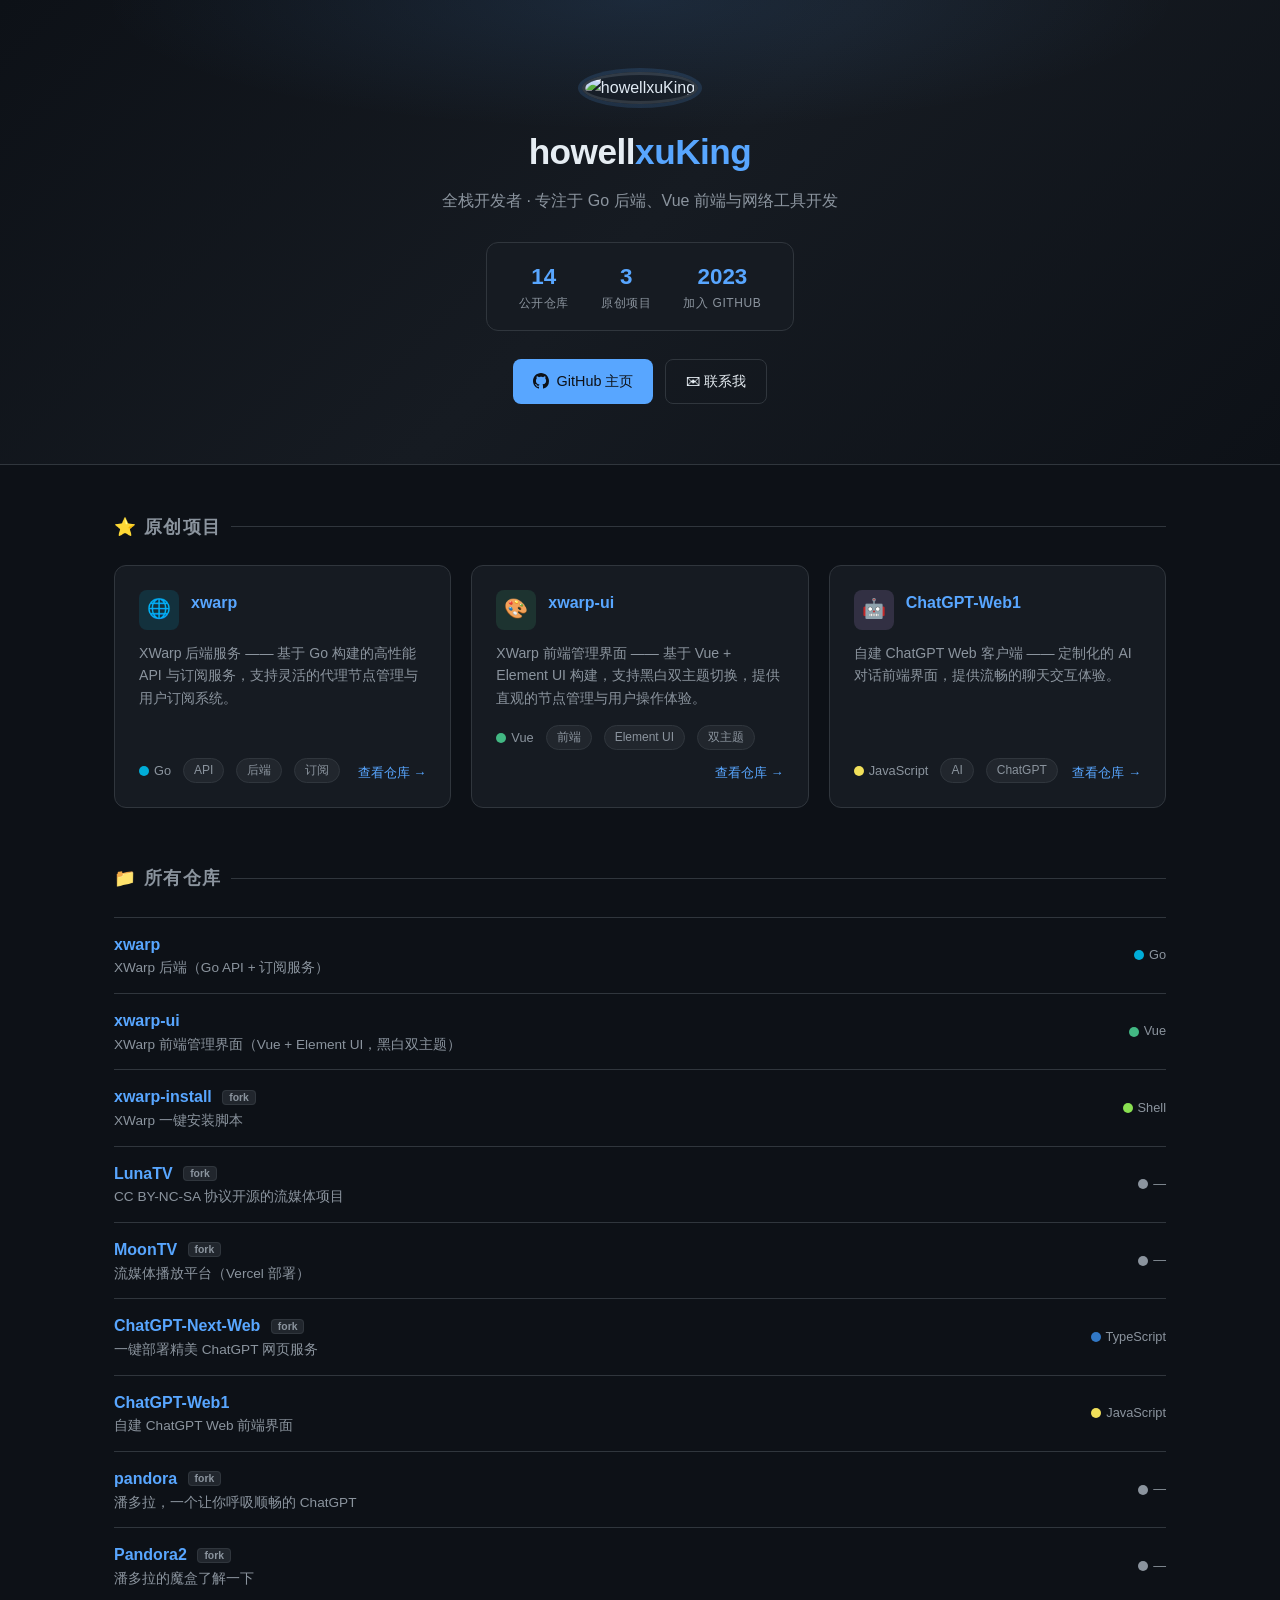
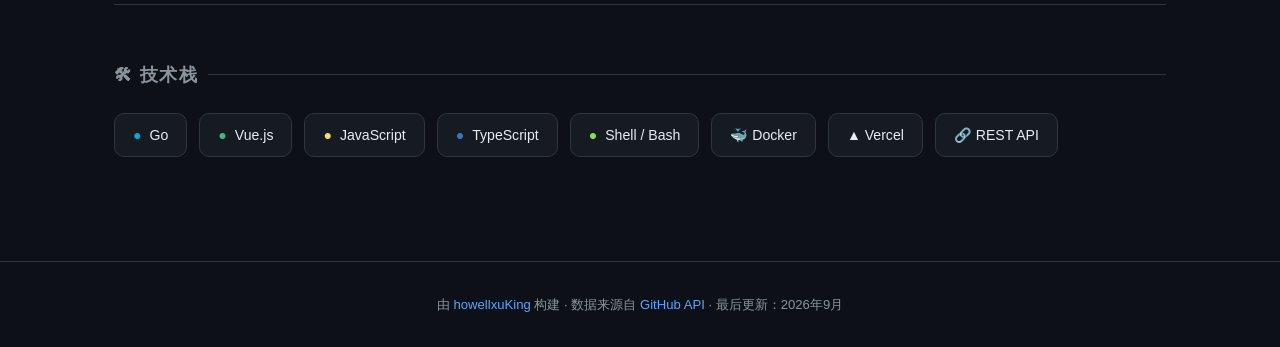
==== index.html @ 5ac7fc7a "feat: 初始化个人项目主页" ====
<!DOCTYPE html>
<html lang="zh-CN">
<head>
  <meta charset="UTF-8" />
  <meta name="viewport" content="width=device-width, initial-scale=1.0" />
  <title>howellxuKing · 项目主页</title>
  <style>
    :root {
      --bg: #0d1117;
      --surface: #161b22;
      --border: #30363d;
      --text: #e6edf3;
      --muted: #8b949e;
      --accent: #58a6ff;
      --accent2: #3fb950;
      --accent3: #d2a8ff;
      --accent4: #ffa657;
      --tag-bg: #21262d;
      --card-hover: #1f2937;
    }

    * { box-sizing: border-box; margin: 0; padding: 0; }

    body {
      background: var(--bg);
      color: var(--text);
      font-family: -apple-system, BlinkMacSystemFont, "Segoe UI", Roboto, "Helvetica Neue", Arial, sans-serif;
      min-height: 100vh;
      line-height: 1.6;
    }

    /* ── HERO ─────────────────────────────── */
    .hero {
      background: linear-gradient(135deg, #0d1117 0%, #161b22 50%, #0d1117 100%);
      border-bottom: 1px solid var(--border);
      padding: 72px 24px 60px;
      text-align: center;
      position: relative;
      overflow: hidden;
    }
    .hero::before {
      content: '';
      position: absolute;
      inset: 0;
      background: radial-gradient(ellipse 60% 40% at 50% 0%, rgba(88,166,255,0.12) 0%, transparent 70%);
      pointer-events: none;
    }
    .avatar {
      width: 100px;
      height: 100px;
      border-radius: 50%;
      border: 3px solid var(--border);
      margin-bottom: 20px;
      box-shadow: 0 0 0 4px rgba(88,166,255,0.15);
    }
    .hero h1 {
      font-size: 2.2rem;
      font-weight: 700;
      letter-spacing: -0.5px;
      margin-bottom: 8px;
    }
    .hero h1 span { color: var(--accent); }
    .hero .subtitle {
      color: var(--muted);
      font-size: 1rem;
      margin-bottom: 28px;
      max-width: 480px;
      margin-left: auto;
      margin-right: auto;
    }
    .hero-stats {
      display: inline-flex;
      gap: 32px;
      background: var(--surface);
      border: 1px solid var(--border);
      border-radius: 12px;
      padding: 16px 32px;
      margin-bottom: 28px;
    }
    .stat { text-align: center; }
    .stat-num { font-size: 1.4rem; font-weight: 700; color: var(--accent); }
    .stat-label { font-size: 0.75rem; color: var(--muted); text-transform: uppercase; letter-spacing: 0.05em; }
    .hero-links { display: flex; gap: 12px; justify-content: center; flex-wrap: wrap; }
    .btn {
      display: inline-flex;
      align-items: center;
      gap: 8px;
      padding: 10px 20px;
      border-radius: 8px;
      font-size: 0.9rem;
      font-weight: 500;
      text-decoration: none;
      transition: all 0.2s;
      cursor: pointer;
      border: none;
    }
    .btn-primary { background: var(--accent); color: #0d1117; }
    .btn-primary:hover { background: #79c0ff; }
    .btn-outline { background: transparent; color: var(--text); border: 1px solid var(--border); }
    .btn-outline:hover { background: var(--surface); border-color: var(--accent); color: var(--accent); }

    /* ── MAIN LAYOUT ───────────────────────── */
    .main { max-width: 1100px; margin: 0 auto; padding: 48px 24px; }

    .section-title {
      font-size: 1.1rem;
      font-weight: 600;
      color: var(--muted);
      text-transform: uppercase;
      letter-spacing: 0.08em;
      margin-bottom: 24px;
      display: flex;
      align-items: center;
      gap: 10px;
    }
    .section-title::after {
      content: '';
      flex: 1;
      height: 1px;
      background: var(--border);
    }

    /* ── FEATURED PROJECTS ────────────────── */
    .featured-grid {
      display: grid;
      grid-template-columns: repeat(auto-fit, minmax(320px, 1fr));
      gap: 20px;
      margin-bottom: 56px;
    }
    .card {
      background: var(--surface);
      border: 1px solid var(--border);
      border-radius: 12px;
      padding: 24px;
      transition: transform 0.2s, border-color 0.2s, box-shadow 0.2s;
      display: flex;
      flex-direction: column;
    }
    .card:hover {
      transform: translateY(-3px);
      border-color: var(--accent);
      box-shadow: 0 8px 24px rgba(0,0,0,0.4);
    }
    .card-header {
      display: flex;
      align-items: flex-start;
      gap: 12px;
      margin-bottom: 12px;
    }
    .card-icon {
      width: 40px;
      height: 40px;
      border-radius: 8px;
      display: flex;
      align-items: center;
      justify-content: center;
      font-size: 1.2rem;
      flex-shrink: 0;
    }
    .card-title { font-size: 1rem; font-weight: 600; }
    .card-title a { color: var(--accent); text-decoration: none; }
    .card-title a:hover { text-decoration: underline; }
    .badge-fork {
      font-size: 0.65rem;
      background: var(--tag-bg);
      color: var(--muted);
      border: 1px solid var(--border);
      border-radius: 4px;
      padding: 1px 6px;
      vertical-align: middle;
      margin-left: 6px;
    }
    .card-desc {
      color: var(--muted);
      font-size: 0.88rem;
      flex: 1;
      margin-bottom: 16px;
    }
    .card-footer {
      display: flex;
      align-items: center;
      gap: 12px;
      flex-wrap: wrap;
    }
    .lang-dot {
      width: 10px;
      height: 10px;
      border-radius: 50%;
      display: inline-block;
      flex-shrink: 0;
    }
    .lang-label { font-size: 0.8rem; color: var(--muted); display: flex; align-items: center; gap: 5px; }
    .tag {
      background: var(--tag-bg);
      border: 1px solid var(--border);
      border-radius: 20px;
      padding: 2px 10px;
      font-size: 0.75rem;
      color: var(--muted);
    }
    .card-link {
      margin-top: auto;
      margin-left: auto;
    }
    .card-link a {
      color: var(--accent);
      font-size: 0.82rem;
      text-decoration: none;
      display: flex;
      align-items: center;
      gap: 4px;
    }
    .card-link a:hover { text-decoration: underline; }

    /* lang colors */
    .lang-go { background: #00add8; }
    .lang-vue { background: #42b883; }
    .lang-shell { background: #89e051; }
    .lang-ts { background: #3178c6; }
    .lang-js { background: #f1e05a; }
    .lang-py { background: #3572a5; }
    .lang-other { background: #8b949e; }

    /* ── ALL REPOS TABLE ─────────────────── */
    .repo-list { margin-bottom: 56px; }
    .repo-row {
      display: flex;
      align-items: center;
      gap: 16px;
      padding: 14px 0;
      border-bottom: 1px solid var(--border);
      transition: background 0.15s;
    }
    .repo-row:first-child { border-top: 1px solid var(--border); }
    .repo-row:hover { background: rgba(255,255,255,0.02); padding-left: 8px; border-radius: 6px; }
    .repo-name { font-weight: 600; }
    .repo-name a { color: var(--accent); text-decoration: none; }
    .repo-name a:hover { text-decoration: underline; }
    .repo-desc { color: var(--muted); font-size: 0.85rem; flex: 1; }
    .repo-meta { display: flex; align-items: center; gap: 10px; flex-shrink: 0; }

    /* ── TECH STACK ──────────────────────── */
    .stack-grid {
      display: flex;
      gap: 12px;
      flex-wrap: wrap;
      margin-bottom: 56px;
    }
    .stack-item {
      background: var(--surface);
      border: 1px solid var(--border);
      border-radius: 10px;
      padding: 10px 18px;
      font-size: 0.88rem;
      display: flex;
      align-items: center;
      gap: 8px;
      color: var(--text);
    }

    /* ── FOOTER ──────────────────────────── */
    footer {
      border-top: 1px solid var(--border);
      padding: 32px 24px;
      text-align: center;
      color: var(--muted);
      font-size: 0.82rem;
    }
    footer a { color: var(--accent); text-decoration: none; }

    @media (max-width: 600px) {
      .hero h1 { font-size: 1.6rem; }
      .hero-stats { gap: 20px; padding: 14px 20px; }
      .featured-grid { grid-template-columns: 1fr; }
      .repo-desc { display: none; }
    }
  </style>
</head>
<body>

<!-- ══ HERO ══════════════════════════════════════ -->
<div class="hero">
  <img
    class="avatar"
    src="https://avatars.githubusercontent.com/u/133670669?v=4"
    alt="howellxuKing"
  />
  <h1>howell<span>xuKing</span></h1>
  <p class="subtitle">全栈开发者 · 专注于 Go 后端、Vue 前端与网络工具开发</p>

  <div class="hero-stats">
    <div class="stat">
      <div class="stat-num">14</div>
      <div class="stat-label">公开仓库</div>
    </div>
    <div class="stat">
      <div class="stat-num">3</div>
      <div class="stat-label">原创项目</div>
    </div>
    <div class="stat">
      <div class="stat-num">2023</div>
      <div class="stat-label">加入 GitHub</div>
    </div>
  </div>

  <div class="hero-links">
    <a class="btn btn-primary" href="https://github.com/howellxuKing" target="_blank">
      <svg width="16" height="16" fill="currentColor" viewBox="0 0 16 16"><path d="M8 0C3.58 0 0 3.58 0 8c0 3.54 2.29 6.53 5.47 7.59.4.07.55-.17.55-.38 0-.19-.01-.82-.01-1.49-2.01.37-2.53-.49-2.69-.94-.09-.23-.48-.94-.82-1.13-.28-.15-.68-.52-.01-.53.63-.01 1.08.58 1.23.82.72 1.21 1.87.87 2.33.66.07-.52.28-.87.51-1.07-1.78-.2-3.64-.89-3.64-3.95 0-.87.31-1.59.82-2.15-.08-.2-.36-1.02.08-2.12 0 0 .67-.21 2.2.82.64-.18 1.32-.27 2-.27.68 0 1.36.09 2 .27 1.53-1.04 2.2-.82 2.2-.82.44 1.1.16 1.92.08 2.12.51.56.82 1.27.82 2.15 0 3.07-1.87 3.75-3.65 3.95.29.25.54.73.54 1.48 0 1.07-.01 1.93-.01 2.2 0 .21.15.46.55.38A8.013 8.013 0 0 0 16 8c0-4.42-3.58-8-8-8z"/></svg>
      GitHub 主页
    </a>
    <a class="btn btn-outline" href="mailto:x50210009@gmail.com">
      ✉ 联系我
    </a>
  </div>
</div>

<!-- ══ MAIN ═══════════════════════════════════════ -->
<main class="main">

  <!-- Featured Projects -->
  <div class="section-title">⭐ 原创项目</div>
  <div class="featured-grid">

    <!-- xwarp -->
    <div class="card">
      <div class="card-header">
        <div class="card-icon" style="background:rgba(0,173,216,0.15)">🌐</div>
        <div>
          <div class="card-title">
            <a href="https://github.com/howellxuKing/xwarp" target="_blank">xwarp</a>
          </div>
        </div>
      </div>
      <div class="card-desc">XWarp 后端服务 —— 基于 Go 构建的高性能 API 与订阅服务，支持灵活的代理节点管理与用户订阅系统。</div>
      <div class="card-footer">
        <span class="lang-label"><span class="lang-dot lang-go"></span>Go</span>
        <span class="tag">API</span>
        <span class="tag">后端</span>
        <span class="tag">订阅</span>
        <div class="card-link">
          <a href="https://github.com/howellxuKing/xwarp" target="_blank">查看仓库 →</a>
        </div>
      </div>
    </div>

    <!-- xwarp-ui -->
    <div class="card">
      <div class="card-header">
        <div class="card-icon" style="background:rgba(66,184,131,0.15)">🎨</div>
        <div>
          <div class="card-title">
            <a href="https://github.com/howellxuKing/xwarp-ui" target="_blank">xwarp-ui</a>
          </div>
        </div>
      </div>
      <div class="card-desc">XWarp 前端管理界面 —— 基于 Vue + Element UI 构建，支持黑白双主题切换，提供直观的节点管理与用户操作体验。</div>
      <div class="card-footer">
        <span class="lang-label"><span class="lang-dot lang-vue"></span>Vue</span>
        <span class="tag">前端</span>
        <span class="tag">Element UI</span>
        <span class="tag">双主题</span>
        <div class="card-link">
          <a href="https://github.com/howellxuKing/xwarp-ui" target="_blank">查看仓库 →</a>
        </div>
      </div>
    </div>

    <!-- ChatGPT-Web1 -->
    <div class="card">
      <div class="card-header">
        <div class="card-icon" style="background:rgba(210,168,255,0.15)">🤖</div>
        <div>
          <div class="card-title">
            <a href="https://github.com/howellxuKing/ChatGPT-Web1" target="_blank">ChatGPT-Web1</a>
          </div>
        </div>
      </div>
      <div class="card-desc">自建 ChatGPT Web 客户端 —— 定制化的 AI 对话前端界面，提供流畅的聊天交互体验。</div>
      <div class="card-footer">
        <span class="lang-label"><span class="lang-dot lang-js"></span>JavaScript</span>
        <span class="tag">AI</span>
        <span class="tag">ChatGPT</span>
        <div class="card-link">
          <a href="https://github.com/howellxuKing/ChatGPT-Web1" target="_blank">查看仓库 →</a>
        </div>
      </div>
    </div>

  </div>

  <!-- All Repos -->
  <div class="section-title">📁 所有仓库</div>
  <div class="repo-list">

    <div class="repo-row">
      <div style="flex:1">
        <div class="repo-name"><a href="https://github.com/howellxuKing/xwarp" target="_blank">xwarp</a></div>
        <div class="repo-desc">XWarp 后端（Go API + 订阅服务）</div>
      </div>
      <div class="repo-meta">
        <span class="lang-label"><span class="lang-dot lang-go"></span>Go</span>
      </div>
    </div>

    <div class="repo-row">
      <div style="flex:1">
        <div class="repo-name"><a href="https://github.com/howellxuKing/xwarp-ui" target="_blank">xwarp-ui</a></div>
        <div class="repo-desc">XWarp 前端管理界面（Vue + Element UI，黑白双主题）</div>
      </div>
      <div class="repo-meta">
        <span class="lang-label"><span class="lang-dot lang-vue"></span>Vue</span>
      </div>
    </div>

    <div class="repo-row">
      <div style="flex:1">
        <div class="repo-name">
          <a href="https://github.com/howellxuKing/xwarp-install" target="_blank">xwarp-install</a>
          <span class="badge-fork">fork</span>
        </div>
        <div class="repo-desc">XWarp 一键安装脚本</div>
      </div>
      <div class="repo-meta">
        <span class="lang-label"><span class="lang-dot lang-shell"></span>Shell</span>
      </div>
    </div>

    <div class="repo-row">
      <div style="flex:1">
        <div class="repo-name">
          <a href="https://github.com/howellxuKing/LunaTV" target="_blank">LunaTV</a>
          <span class="badge-fork">fork</span>
        </div>
        <div class="repo-desc">CC BY-NC-SA 协议开源的流媒体项目</div>
      </div>
      <div class="repo-meta">
        <span class="lang-label"><span class="lang-dot lang-other"></span>—</span>
      </div>
    </div>

    <div class="repo-row">
      <div style="flex:1">
        <div class="repo-name">
          <a href="https://github.com/howellxuKing/MoonTV" target="_blank">MoonTV</a>
          <span class="badge-fork">fork</span>
        </div>
        <div class="repo-desc">流媒体播放平台（Vercel 部署）</div>
      </div>
      <div class="repo-meta">
        <span class="lang-label"><span class="lang-dot lang-other"></span>—</span>
      </div>
    </div>

    <div class="repo-row">
      <div style="flex:1">
        <div class="repo-name">
          <a href="https://github.com/howellxuKing/ChatGPT-Next-Web" target="_blank">ChatGPT-Next-Web</a>
          <span class="badge-fork">fork</span>
        </div>
        <div class="repo-desc">一键部署精美 ChatGPT 网页服务</div>
      </div>
      <div class="repo-meta">
        <span class="lang-label"><span class="lang-dot lang-ts"></span>TypeScript</span>
      </div>
    </div>

    <div class="repo-row">
      <div style="flex:1">
        <div class="repo-name"><a href="https://github.com/howellxuKing/ChatGPT-Web1" target="_blank">ChatGPT-Web1</a></div>
        <div class="repo-desc">自建 ChatGPT Web 前端界面</div>
      </div>
      <div class="repo-meta">
        <span class="lang-label"><span class="lang-dot lang-js"></span>JavaScript</span>
      </div>
    </div>

    <div class="repo-row">
      <div style="flex:1">
        <div class="repo-name">
          <a href="https://github.com/howellxuKing/pandora" target="_blank">pandora</a>
          <span class="badge-fork">fork</span>
        </div>
        <div class="repo-desc">潘多拉，一个让你呼吸顺畅的 ChatGPT</div>
      </div>
      <div class="repo-meta">
        <span class="lang-label"><span class="lang-dot lang-other"></span>—</span>
      </div>
    </div>

    <div class="repo-row">
      <div style="flex:1">
        <div class="repo-name">
          <a href="https://github.com/howellxuKing/Pandora2" target="_blank">Pandora2</a>
          <span class="badge-fork">fork</span>
        </div>
        <div class="repo-desc">潘多拉的魔盒了解一下</div>
      </div>
      <div class="repo-meta">
        <span class="lang-label"><span class="lang-dot lang-other"></span>—</span>
      </div>
    </div>

  </div>

  <!-- Tech Stack -->
  <div class="section-title">🛠 技术栈</div>
  <div class="stack-grid">
    <div class="stack-item"><span style="color:#00add8">●</span> Go</div>
    <div class="stack-item"><span style="color:#42b883">●</span> Vue.js</div>
    <div class="stack-item"><span style="color:#f1e05a">●</span> JavaScript</div>
    <div class="stack-item"><span style="color:#3178c6">●</span> TypeScript</div>
    <div class="stack-item"><span style="color:#89e051">●</span> Shell / Bash</div>
    <div class="stack-item">🐳 Docker</div>
    <div class="stack-item">▲ Vercel</div>
    <div class="stack-item">🔗 REST API</div>
  </div>

</main>

<!-- ══ FOOTER ═════════════════════════════════════ -->
<footer>
  <p>
    由 <a href="https://github.com/howellxuKing" target="_blank">howellxuKing</a> 构建 ·
    数据来源自 <a href="https://api.github.com/users/howellxuKing" target="_blank">GitHub API</a> ·
    最后更新：2026年9月
  </p>
</footer>

</body>
</html>
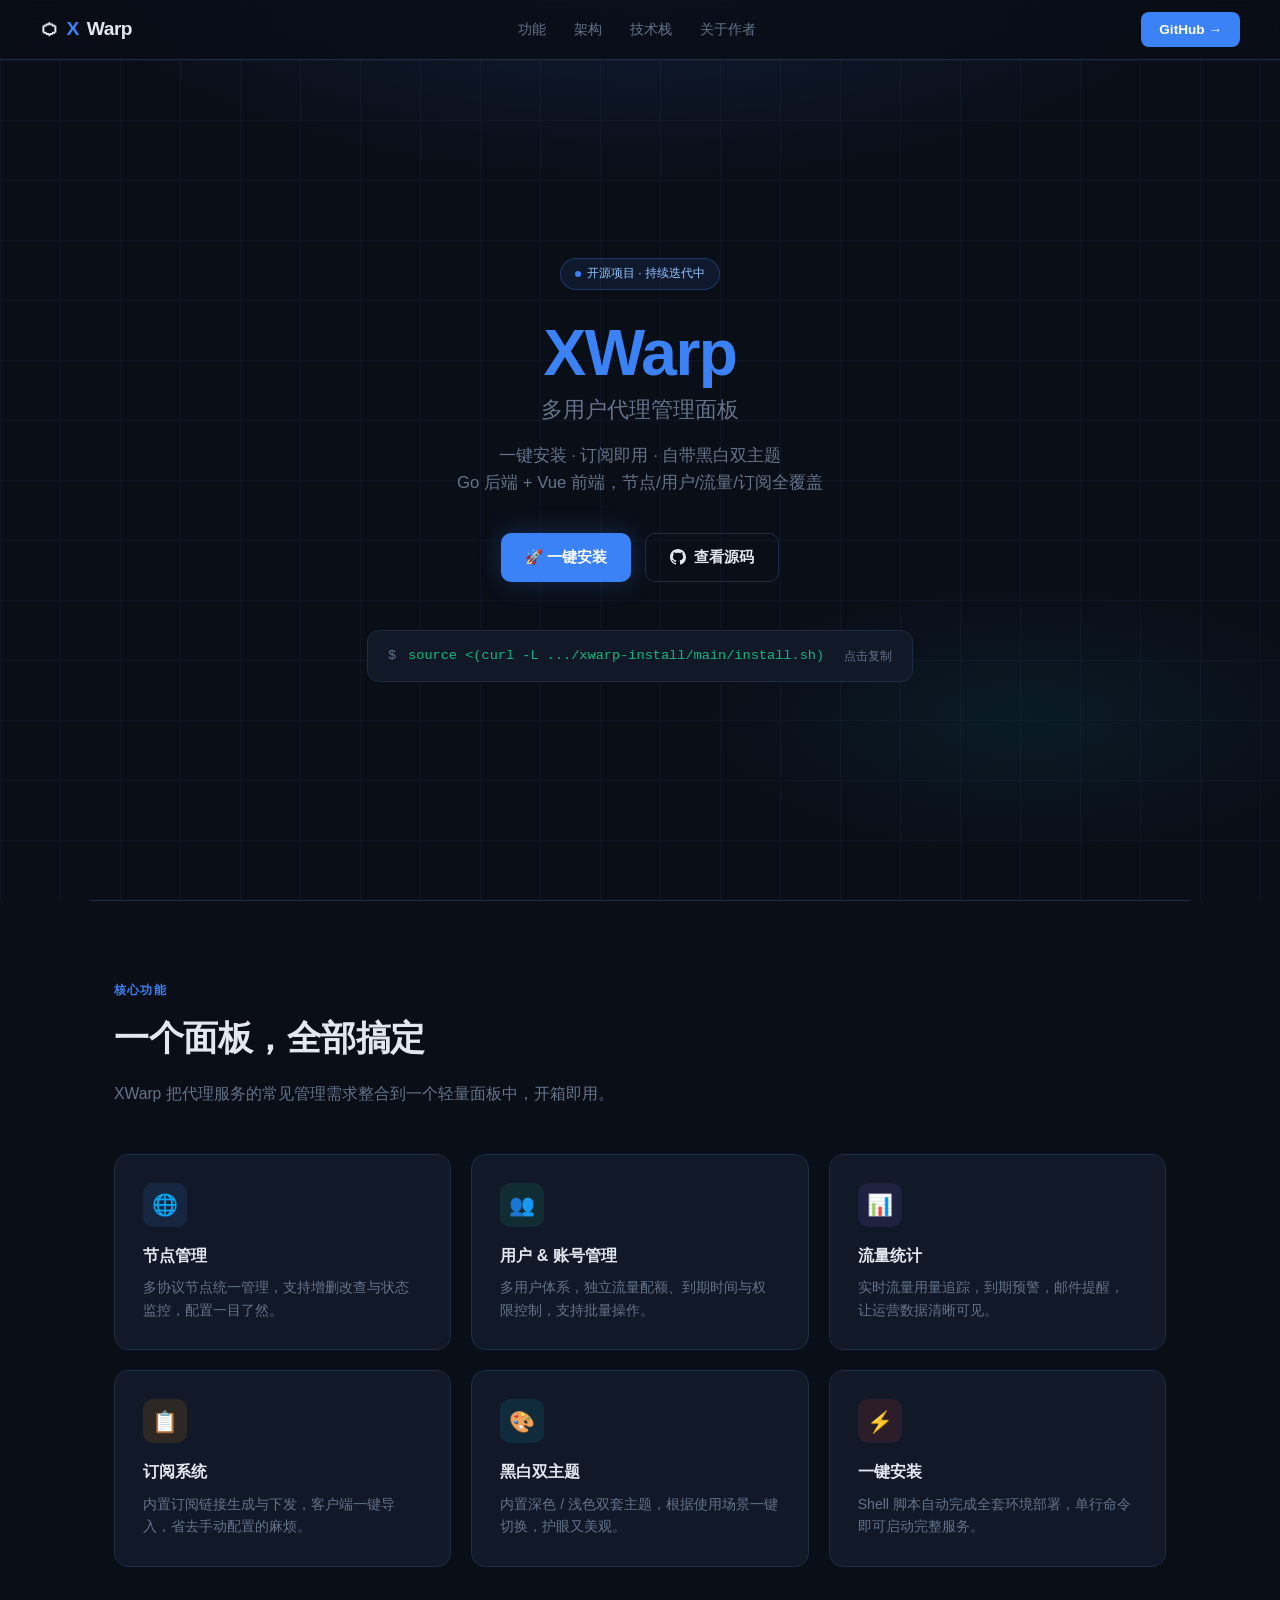
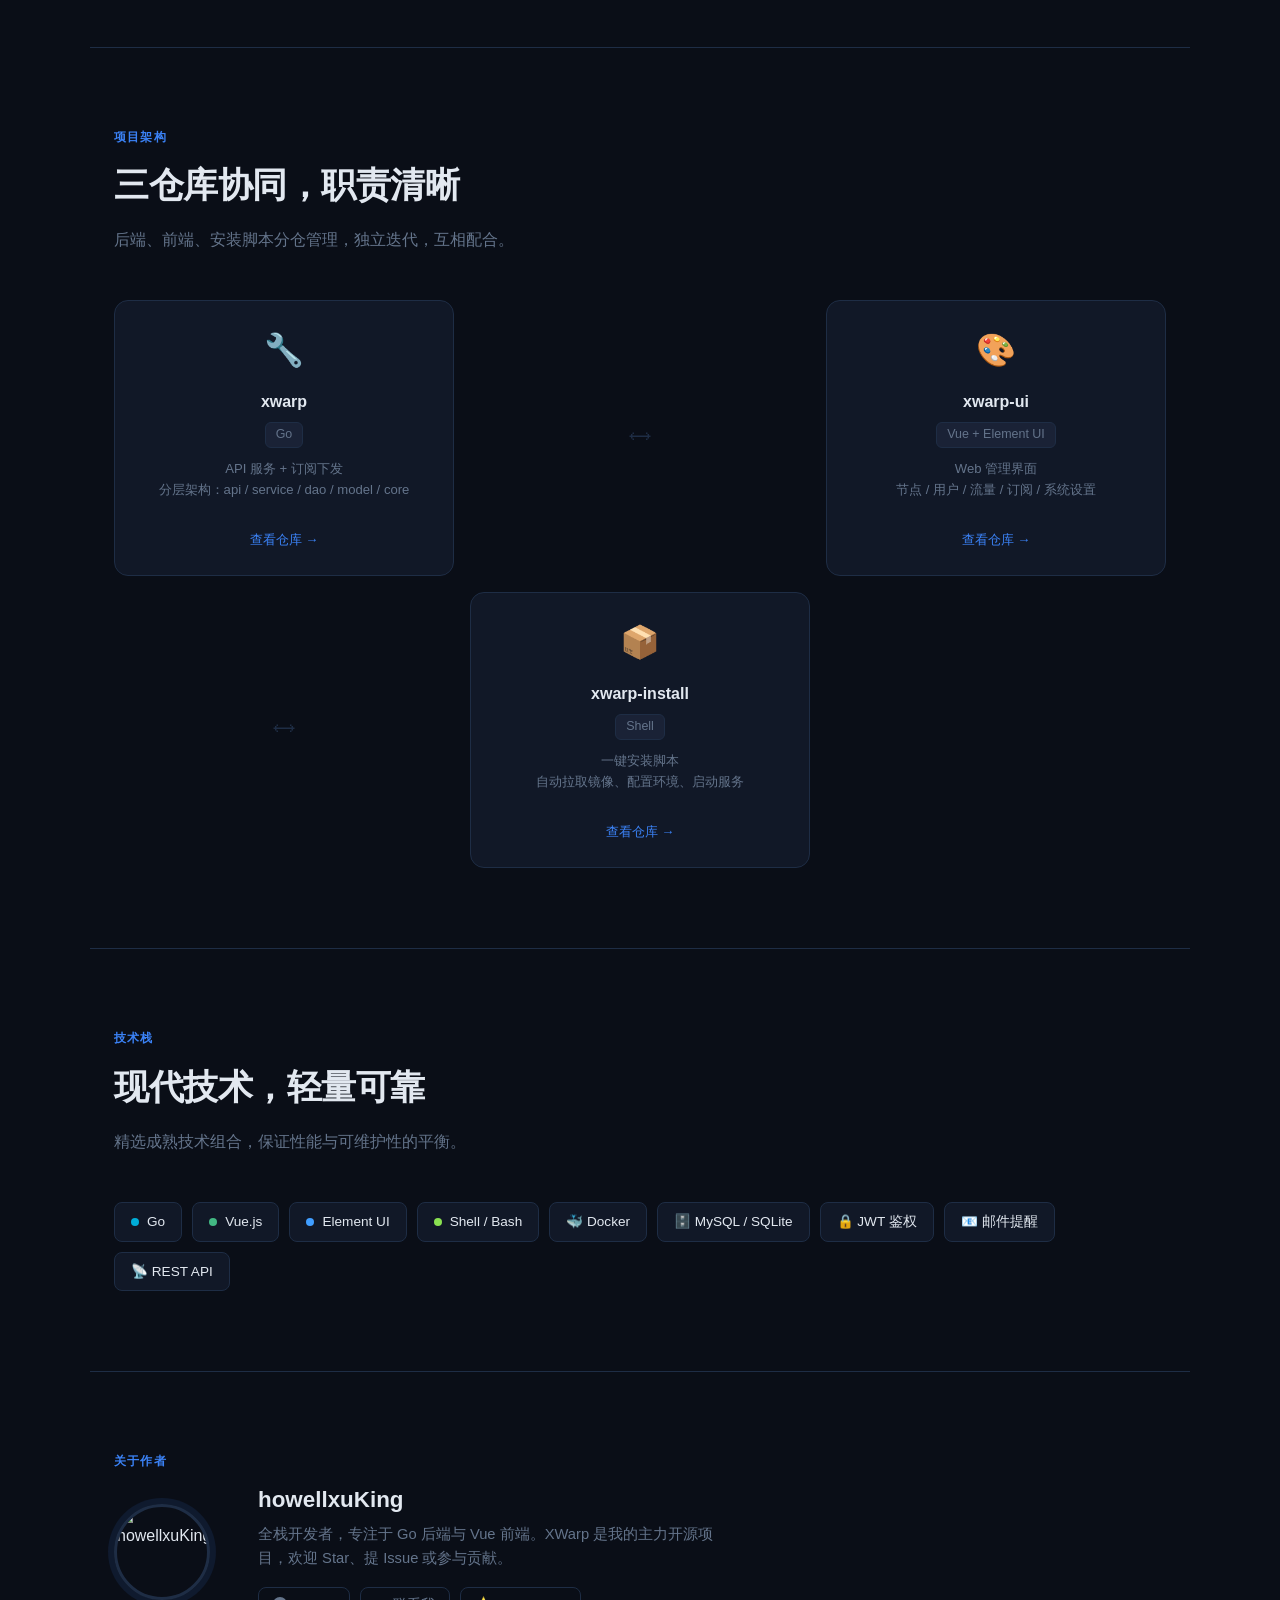
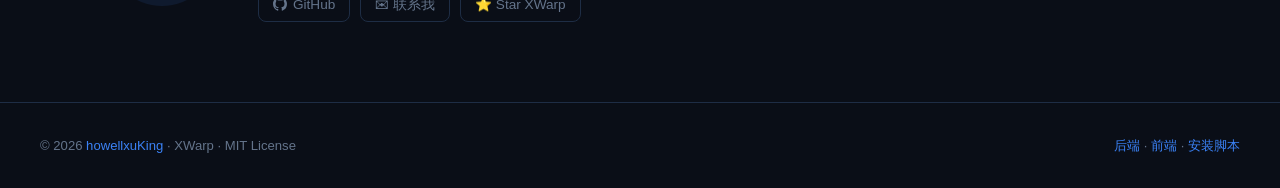
==== commit 8c96ad44: "feat: 重设计 XWarp 主页 + 绑定自定义域名 xwarp.cc" ====
--- a/index.html
+++ b/index.html
@@ -3,527 +3,432 @@
 <head>
   <meta charset="UTF-8" />
   <meta name="viewport" content="width=device-width, initial-scale=1.0" />
-  <title>howellxuKing · 项目主页</title>
+  <title>XWarp · 多用户代理管理面板</title>
+  <meta name="description" content="XWarp —— 一键安装的多用户代理管理面板，支持节点管理、订阅系统、流量统计，黑白双主题。" />
+  <meta property="og:title" content="XWarp · 多用户代理管理面板" />
+  <meta property="og:description" content="一键安装 · 订阅即用 · 自带黑白双主题" />
   <style>
     :root {
-      --bg: #0d1117;
-      --surface: #161b22;
-      --border: #30363d;
-      --text: #e6edf3;
-      --muted: #8b949e;
-      --accent: #58a6ff;
-      --accent2: #3fb950;
-      --accent3: #d2a8ff;
-      --accent4: #ffa657;
-      --tag-bg: #21262d;
-      --card-hover: #1f2937;
-    }
-
+      --bg: #0a0e17;
+      --surface: #111827;
+      --surface2: #1a2236;
+      --border: #1e2d45;
+      --text: #e2e8f0;
+      --muted: #64748b;
+      --accent: #3b82f6;
+      --accent-glow: rgba(59,130,246,0.25);
+      --accent2: #06b6d4;
+      --green: #10b981;
+      --purple: #8b5cf6;
+      --orange: #f59e0b;
+    }
     * { box-sizing: border-box; margin: 0; padding: 0; }
-
+    html { scroll-behavior: smooth; }
     body {
       background: var(--bg);
       color: var(--text);
       font-family: -apple-system, BlinkMacSystemFont, "Segoe UI", Roboto, "Helvetica Neue", Arial, sans-serif;
+      line-height: 1.6;
+      overflow-x: hidden;
+    }
+
+    /* ── NAV ────────────────────────────── */
+    nav {
+      position: fixed; top: 0; left: 0; right: 0; z-index: 100;
+      display: flex; align-items: center; justify-content: space-between;
+      padding: 0 40px; height: 60px;
+      background: rgba(10,14,23,0.85);
+      backdrop-filter: blur(12px);
+      border-bottom: 1px solid var(--border);
+    }
+    .nav-logo {
+      font-size: 1.2rem; font-weight: 800; letter-spacing: -0.5px;
+      color: var(--text); text-decoration: none;
+      display: flex; align-items: center; gap: 8px;
+    }
+    .nav-logo span { color: var(--accent); }
+    .nav-links { display: flex; gap: 28px; }
+    .nav-links a {
+      color: var(--muted); text-decoration: none; font-size: 0.9rem;
+      transition: color 0.2s;
+    }
+    .nav-links a:hover { color: var(--text); }
+    .nav-cta {
+      background: var(--accent); color: #fff;
+      padding: 7px 18px; border-radius: 8px;
+      font-size: 0.85rem; font-weight: 600;
+      text-decoration: none; transition: background 0.2s;
+    }
+    .nav-cta:hover { background: #2563eb; }
+
+    /* ── HERO ───────────────────────────── */
+    .hero {
       min-height: 100vh;
-      line-height: 1.6;
-    }
-
-    /* ── HERO ─────────────────────────────── */
-    .hero {
-      background: linear-gradient(135deg, #0d1117 0%, #161b22 50%, #0d1117 100%);
-      border-bottom: 1px solid var(--border);
-      padding: 72px 24px 60px;
+      display: flex; flex-direction: column;
+      align-items: center; justify-content: center;
       text-align: center;
+      padding: 100px 24px 60px;
       position: relative;
       overflow: hidden;
     }
     .hero::before {
       content: '';
-      position: absolute;
-      inset: 0;
-      background: radial-gradient(ellipse 60% 40% at 50% 0%, rgba(88,166,255,0.12) 0%, transparent 70%);
+      position: absolute; inset: 0;
+      background:
+        radial-gradient(ellipse 80% 50% at 50% -10%, rgba(59,130,246,0.18) 0%, transparent 60%),
+        radial-gradient(ellipse 50% 30% at 80% 80%, rgba(6,182,212,0.08) 0%, transparent 50%);
       pointer-events: none;
     }
-    .avatar {
-      width: 100px;
-      height: 100px;
-      border-radius: 50%;
+    /* animated grid */
+    .hero::after {
+      content: '';
+      position: absolute; inset: 0;
+      background-image:
+        linear-gradient(var(--border) 1px, transparent 1px),
+        linear-gradient(90deg, var(--border) 1px, transparent 1px);
+      background-size: 60px 60px;
+      opacity: 0.25;
+      pointer-events: none;
+    }
+    .hero-content { position: relative; z-index: 1; max-width: 760px; }
+    .hero-badge {
+      display: inline-flex; align-items: center; gap: 6px;
+      background: rgba(59,130,246,0.1);
+      border: 1px solid rgba(59,130,246,0.3);
+      border-radius: 20px;
+      padding: 5px 14px; font-size: 0.78rem;
+      color: #93c5fd; margin-bottom: 28px;
+    }
+    .hero-badge .dot { width:6px; height:6px; border-radius:50%; background:#3b82f6; animation: pulse 2s infinite; }
+    @keyframes pulse { 0%,100%{opacity:1} 50%{opacity:0.3} }
+    .hero h1 {
+      font-size: clamp(2.4rem, 6vw, 4rem);
+      font-weight: 800; line-height: 1.1;
+      letter-spacing: -1.5px;
+      margin-bottom: 20px;
+    }
+    .hero h1 .brand { color: var(--accent); }
+    .hero h1 .sub { display: block; font-size: clamp(1rem, 2.5vw, 1.4rem); font-weight: 400; color: var(--muted); letter-spacing: 0; margin-top: 10px; }
+    .hero-desc {
+      font-size: 1.05rem; color: var(--muted);
+      max-width: 520px; margin: 0 auto 36px;
+    }
+    .hero-actions { display: flex; gap: 14px; justify-content: center; flex-wrap: wrap; }
+    .btn {
+      display: inline-flex; align-items: center; gap: 8px;
+      padding: 12px 24px; border-radius: 10px;
+      font-size: 0.92rem; font-weight: 600;
+      text-decoration: none; transition: all 0.2s;
+    }
+    .btn-primary {
+      background: var(--accent); color: #fff;
+      box-shadow: 0 0 24px var(--accent-glow);
+    }
+    .btn-primary:hover { background: #2563eb; transform: translateY(-1px); box-shadow: 0 4px 32px var(--accent-glow); }
+    .btn-outline {
+      background: transparent; color: var(--text);
+      border: 1px solid var(--border);
+    }
+    .btn-outline:hover { border-color: var(--accent); color: var(--accent); background: rgba(59,130,246,0.05); }
+
+    /* code snippet */
+    .install-box {
+      margin-top: 48px;
+      display: inline-flex; align-items: center; gap: 12px;
+      background: var(--surface); border: 1px solid var(--border);
+      border-radius: 12px; padding: 14px 20px;
+      font-family: "Cascadia Code", "Fira Code", "Courier New", monospace;
+      font-size: 0.85rem; color: var(--green);
+      cursor: pointer; position: relative;
+    }
+    .install-box .prompt { color: var(--muted); }
+    .install-box .copy-hint {
+      font-size: 0.72rem; color: var(--muted);
+      font-family: system-ui; margin-left: 8px;
+    }
+
+    /* ── SECTION COMMON ─────────────────── */
+    section { padding: 80px 24px; max-width: 1100px; margin: 0 auto; }
+    .section-label {
+      text-transform: uppercase; letter-spacing: 0.1em;
+      font-size: 0.75rem; color: var(--accent); font-weight: 600;
+      margin-bottom: 10px;
+    }
+    .section-title {
+      font-size: clamp(1.6rem, 3vw, 2.2rem);
+      font-weight: 700; letter-spacing: -0.5px;
+      margin-bottom: 14px;
+    }
+    .section-desc { color: var(--muted); max-width: 560px; margin-bottom: 48px; font-size: 0.98rem; }
+
+    /* ── FEATURES ───────────────────────── */
+    #features { border-top: 1px solid var(--border); }
+    .features-grid {
+      display: grid;
+      grid-template-columns: repeat(auto-fit, minmax(280px, 1fr));
+      gap: 20px;
+    }
+    .feature-card {
+      background: var(--surface); border: 1px solid var(--border);
+      border-radius: 14px; padding: 28px;
+      transition: border-color 0.2s, transform 0.2s;
+    }
+    .feature-card:hover { border-color: var(--accent); transform: translateY(-3px); }
+    .feature-icon {
+      width: 44px; height: 44px; border-radius: 10px;
+      display: flex; align-items: center; justify-content: center;
+      font-size: 1.3rem; margin-bottom: 16px;
+    }
+    .feature-card h3 { font-size: 1rem; font-weight: 600; margin-bottom: 8px; }
+    .feature-card p { color: var(--muted); font-size: 0.88rem; }
+
+    /* ── ARCH ───────────────────────────── */
+    #arch { border-top: 1px solid var(--border); }
+    .arch-grid {
+      display: grid; grid-template-columns: repeat(3, 1fr);
+      gap: 16px;
+    }
+    .arch-card {
+      background: var(--surface); border: 1px solid var(--border);
+      border-radius: 14px; padding: 24px;
+      text-align: center;
+    }
+    .arch-card .arch-emoji { font-size: 2rem; margin-bottom: 12px; }
+    .arch-card h3 { font-size: 1rem; font-weight: 700; margin-bottom: 6px; }
+    .arch-card .arch-lang {
+      display: inline-block;
+      background: var(--surface2); border: 1px solid var(--border);
+      border-radius: 6px; padding: 2px 10px;
+      font-size: 0.78rem; color: var(--muted); margin-bottom: 10px;
+    }
+    .arch-card p { color: var(--muted); font-size: 0.82rem; }
+    .arch-arrow {
+      display: flex; align-items: center; justify-content: center;
+      font-size: 1.5rem; color: var(--border);
+    }
+
+    /* ── STACK ──────────────────────────── */
+    #stack { border-top: 1px solid var(--border); }
+    .stack-chips { display: flex; flex-wrap: wrap; gap: 10px; }
+    .chip {
+      display: flex; align-items: center; gap: 8px;
+      background: var(--surface); border: 1px solid var(--border);
+      border-radius: 8px; padding: 8px 16px;
+      font-size: 0.85rem;
+    }
+    .chip-dot { width: 8px; height: 8px; border-radius: 50%; }
+
+    /* ── ABOUT ──────────────────────────── */
+    #about {
+      border-top: 1px solid var(--border);
+      display: flex; flex-direction: column;
+      align-items: flex-start;
+    }
+    .about-inner {
+      display: flex; gap: 48px; align-items: center; flex-wrap: wrap;
+    }
+    .about-avatar {
+      width: 96px; height: 96px; border-radius: 50%;
       border: 3px solid var(--border);
-      margin-bottom: 20px;
-      box-shadow: 0 0 0 4px rgba(88,166,255,0.15);
-    }
-    .hero h1 {
-      font-size: 2.2rem;
-      font-weight: 700;
-      letter-spacing: -0.5px;
-      margin-bottom: 8px;
-    }
-    .hero h1 span { color: var(--accent); }
-    .hero .subtitle {
-      color: var(--muted);
-      font-size: 1rem;
-      margin-bottom: 28px;
-      max-width: 480px;
-      margin-left: auto;
-      margin-right: auto;
-    }
-    .hero-stats {
-      display: inline-flex;
-      gap: 32px;
-      background: var(--surface);
-      border: 1px solid var(--border);
-      border-radius: 12px;
-      padding: 16px 32px;
-      margin-bottom: 28px;
-    }
-    .stat { text-align: center; }
-    .stat-num { font-size: 1.4rem; font-weight: 700; color: var(--accent); }
-    .stat-label { font-size: 0.75rem; color: var(--muted); text-transform: uppercase; letter-spacing: 0.05em; }
-    .hero-links { display: flex; gap: 12px; justify-content: center; flex-wrap: wrap; }
-    .btn {
-      display: inline-flex;
-      align-items: center;
-      gap: 8px;
-      padding: 10px 20px;
-      border-radius: 8px;
-      font-size: 0.9rem;
-      font-weight: 500;
-      text-decoration: none;
-      transition: all 0.2s;
-      cursor: pointer;
-      border: none;
-    }
-    .btn-primary { background: var(--accent); color: #0d1117; }
-    .btn-primary:hover { background: #79c0ff; }
-    .btn-outline { background: transparent; color: var(--text); border: 1px solid var(--border); }
-    .btn-outline:hover { background: var(--surface); border-color: var(--accent); color: var(--accent); }
-
-    /* ── MAIN LAYOUT ───────────────────────── */
-    .main { max-width: 1100px; margin: 0 auto; padding: 48px 24px; }
-
-    .section-title {
-      font-size: 1.1rem;
-      font-weight: 600;
-      color: var(--muted);
-      text-transform: uppercase;
-      letter-spacing: 0.08em;
-      margin-bottom: 24px;
-      display: flex;
-      align-items: center;
-      gap: 10px;
-    }
-    .section-title::after {
-      content: '';
-      flex: 1;
-      height: 1px;
-      background: var(--border);
-    }
-
-    /* ── FEATURED PROJECTS ────────────────── */
-    .featured-grid {
-      display: grid;
-      grid-template-columns: repeat(auto-fit, minmax(320px, 1fr));
-      gap: 20px;
-      margin-bottom: 56px;
-    }
-    .card {
-      background: var(--surface);
-      border: 1px solid var(--border);
-      border-radius: 12px;
-      padding: 24px;
-      transition: transform 0.2s, border-color 0.2s, box-shadow 0.2s;
-      display: flex;
-      flex-direction: column;
-    }
-    .card:hover {
-      transform: translateY(-3px);
-      border-color: var(--accent);
-      box-shadow: 0 8px 24px rgba(0,0,0,0.4);
-    }
-    .card-header {
-      display: flex;
-      align-items: flex-start;
-      gap: 12px;
-      margin-bottom: 12px;
-    }
-    .card-icon {
-      width: 40px;
-      height: 40px;
-      border-radius: 8px;
-      display: flex;
-      align-items: center;
-      justify-content: center;
-      font-size: 1.2rem;
+      box-shadow: 0 0 0 6px rgba(59,130,246,0.1);
       flex-shrink: 0;
     }
-    .card-title { font-size: 1rem; font-weight: 600; }
-    .card-title a { color: var(--accent); text-decoration: none; }
-    .card-title a:hover { text-decoration: underline; }
-    .badge-fork {
-      font-size: 0.65rem;
-      background: var(--tag-bg);
-      color: var(--muted);
-      border: 1px solid var(--border);
-      border-radius: 4px;
-      padding: 1px 6px;
-      vertical-align: middle;
-      margin-left: 6px;
-    }
-    .card-desc {
-      color: var(--muted);
-      font-size: 0.88rem;
-      flex: 1;
-      margin-bottom: 16px;
-    }
-    .card-footer {
-      display: flex;
-      align-items: center;
-      gap: 12px;
-      flex-wrap: wrap;
-    }
-    .lang-dot {
-      width: 10px;
-      height: 10px;
-      border-radius: 50%;
-      display: inline-block;
-      flex-shrink: 0;
-    }
-    .lang-label { font-size: 0.8rem; color: var(--muted); display: flex; align-items: center; gap: 5px; }
-    .tag {
-      background: var(--tag-bg);
-      border: 1px solid var(--border);
-      border-radius: 20px;
-      padding: 2px 10px;
-      font-size: 0.75rem;
-      color: var(--muted);
-    }
-    .card-link {
-      margin-top: auto;
-      margin-left: auto;
-    }
-    .card-link a {
-      color: var(--accent);
-      font-size: 0.82rem;
-      text-decoration: none;
-      display: flex;
-      align-items: center;
-      gap: 4px;
-    }
-    .card-link a:hover { text-decoration: underline; }
-
-    /* lang colors */
-    .lang-go { background: #00add8; }
-    .lang-vue { background: #42b883; }
-    .lang-shell { background: #89e051; }
-    .lang-ts { background: #3178c6; }
-    .lang-js { background: #f1e05a; }
-    .lang-py { background: #3572a5; }
-    .lang-other { background: #8b949e; }
-
-    /* ── ALL REPOS TABLE ─────────────────── */
-    .repo-list { margin-bottom: 56px; }
-    .repo-row {
-      display: flex;
-      align-items: center;
-      gap: 16px;
-      padding: 14px 0;
-      border-bottom: 1px solid var(--border);
-      transition: background 0.15s;
-    }
-    .repo-row:first-child { border-top: 1px solid var(--border); }
-    .repo-row:hover { background: rgba(255,255,255,0.02); padding-left: 8px; border-radius: 6px; }
-    .repo-name { font-weight: 600; }
-    .repo-name a { color: var(--accent); text-decoration: none; }
-    .repo-name a:hover { text-decoration: underline; }
-    .repo-desc { color: var(--muted); font-size: 0.85rem; flex: 1; }
-    .repo-meta { display: flex; align-items: center; gap: 10px; flex-shrink: 0; }
-
-    /* ── TECH STACK ──────────────────────── */
-    .stack-grid {
-      display: flex;
-      gap: 12px;
-      flex-wrap: wrap;
-      margin-bottom: 56px;
-    }
-    .stack-item {
-      background: var(--surface);
-      border: 1px solid var(--border);
-      border-radius: 10px;
-      padding: 10px 18px;
-      font-size: 0.88rem;
-      display: flex;
-      align-items: center;
-      gap: 8px;
-      color: var(--text);
-    }
-
-    /* ── FOOTER ──────────────────────────── */
+    .about-bio h2 { font-size: 1.4rem; font-weight: 700; margin-bottom: 6px; }
+    .about-bio p { color: var(--muted); font-size: 0.92rem; max-width: 480px; }
+    .about-links { display: flex; gap: 10px; margin-top: 16px; flex-wrap: wrap; }
+    .about-link {
+      display: inline-flex; align-items: center; gap: 6px;
+      color: var(--muted); text-decoration: none; font-size: 0.85rem;
+      padding: 6px 14px; border: 1px solid var(--border);
+      border-radius: 8px; transition: all 0.2s;
+    }
+    .about-link:hover { color: var(--accent); border-color: var(--accent); }
+
+    /* ── FOOTER ─────────────────────────── */
     footer {
       border-top: 1px solid var(--border);
-      padding: 32px 24px;
-      text-align: center;
-      color: var(--muted);
-      font-size: 0.82rem;
+      padding: 32px 40px;
+      display: flex; justify-content: space-between; align-items: center;
+      flex-wrap: wrap; gap: 12px;
+      color: var(--muted); font-size: 0.82rem;
     }
     footer a { color: var(--accent); text-decoration: none; }
 
-    @media (max-width: 600px) {
-      .hero h1 { font-size: 1.6rem; }
-      .hero-stats { gap: 20px; padding: 14px 20px; }
-      .featured-grid { grid-template-columns: 1fr; }
-      .repo-desc { display: none; }
+    /* ── RESPONSIVE ─────────────────────── */
+    @media (max-width: 700px) {
+      nav { padding: 0 20px; }
+      .nav-links { display: none; }
+      .arch-grid { grid-template-columns: 1fr; }
+      .arch-arrow { transform: rotate(90deg); }
+      footer { justify-content: center; text-align: center; }
     }
   </style>
 </head>
 <body>
 
-<!-- ══ HERO ══════════════════════════════════════ -->
+<!-- ══ NAV ═══════════════════════════════════════ -->
+<nav>
+  <a class="nav-logo" href="#">⬡ <span>X</span>Warp</a>
+  <div class="nav-links">
+    <a href="#features">功能</a>
+    <a href="#arch">架构</a>
+    <a href="#stack">技术栈</a>
+    <a href="#about">关于作者</a>
+  </div>
+  <a class="nav-cta" href="https://github.com/howellxuKing/xwarp" target="_blank">GitHub →</a>
+</nav>
+
+<!-- ══ HERO ═══════════════════════════════════════ -->
 <div class="hero">
-  <img
-    class="avatar"
-    src="https://avatars.githubusercontent.com/u/133670669?v=4"
-    alt="howellxuKing"
-  />
-  <h1>howell<span>xuKing</span></h1>
-  <p class="subtitle">全栈开发者 · 专注于 Go 后端、Vue 前端与网络工具开发</p>
-
-  <div class="hero-stats">
-    <div class="stat">
-      <div class="stat-num">14</div>
-      <div class="stat-label">公开仓库</div>
-    </div>
-    <div class="stat">
-      <div class="stat-num">3</div>
-      <div class="stat-label">原创项目</div>
-    </div>
-    <div class="stat">
-      <div class="stat-num">2023</div>
-      <div class="stat-label">加入 GitHub</div>
-    </div>
-  </div>
-
-  <div class="hero-links">
-    <a class="btn btn-primary" href="https://github.com/howellxuKing" target="_blank">
-      <svg width="16" height="16" fill="currentColor" viewBox="0 0 16 16"><path d="M8 0C3.58 0 0 3.58 0 8c0 3.54 2.29 6.53 5.47 7.59.4.07.55-.17.55-.38 0-.19-.01-.82-.01-1.49-2.01.37-2.53-.49-2.69-.94-.09-.23-.48-.94-.82-1.13-.28-.15-.68-.52-.01-.53.63-.01 1.08.58 1.23.82.72 1.21 1.87.87 2.33.66.07-.52.28-.87.51-1.07-1.78-.2-3.64-.89-3.64-3.95 0-.87.31-1.59.82-2.15-.08-.2-.36-1.02.08-2.12 0 0 .67-.21 2.2.82.64-.18 1.32-.27 2-.27.68 0 1.36.09 2 .27 1.53-1.04 2.2-.82 2.2-.82.44 1.1.16 1.92.08 2.12.51.56.82 1.27.82 2.15 0 3.07-1.87 3.75-3.65 3.95.29.25.54.73.54 1.48 0 1.07-.01 1.93-.01 2.2 0 .21.15.46.55.38A8.013 8.013 0 0 0 16 8c0-4.42-3.58-8-8-8z"/></svg>
-      GitHub 主页
-    </a>
-    <a class="btn btn-outline" href="mailto:x50210009@gmail.com">
-      ✉ 联系我
-    </a>
+  <div class="hero-content">
+    <div class="hero-badge">
+      <span class="dot"></span> 开源项目 · 持续迭代中
+    </div>
+    <h1>
+      <span class="brand">XWarp</span>
+      <span class="sub">多用户代理管理面板</span>
+    </h1>
+    <p class="hero-desc">
+      一键安装 · 订阅即用 · 自带黑白双主题<br/>
+      Go 后端 + Vue 前端，节点/用户/流量/订阅全覆盖
+    </p>
+    <div class="hero-actions">
+      <a class="btn btn-primary" href="https://github.com/howellxuKing/xwarp-install" target="_blank">
+        🚀 一键安装
+      </a>
+      <a class="btn btn-outline" href="https://github.com/howellxuKing/xwarp" target="_blank">
+        <svg width="16" height="16" fill="currentColor" viewBox="0 0 16 16"><path d="M8 0C3.58 0 0 3.58 0 8c0 3.54 2.29 6.53 5.47 7.59.4.07.55-.17.55-.38 0-.19-.01-.82-.01-1.49-2.01.37-2.53-.49-2.69-.94-.09-.23-.48-.94-.82-1.13-.28-.15-.68-.52-.01-.53.63-.01 1.08.58 1.23.82.72 1.21 1.87.87 2.33.66.07-.52.28-.87.51-1.07-1.78-.2-3.64-.89-3.64-3.95 0-.87.31-1.59.82-2.15-.08-.2-.36-1.02.08-2.12 0 0 .67-.21 2.2.82.64-.18 1.32-.27 2-.27.68 0 1.36.09 2 .27 1.53-1.04 2.2-.82 2.2-.82.44 1.1.16 1.92.08 2.12.51.56.82 1.27.82 2.15 0 3.07-1.87 3.75-3.65 3.95.29.25.54.73.54 1.48 0 1.07-.01 1.93-.01 2.2 0 .21.15.46.55.38A8.013 8.013 0 0 0 16 8c0-4.42-3.58-8-8-8z"/></svg>
+        查看源码
+      </a>
+    </div>
+    <div class="install-box" onclick="navigator.clipboard.writeText('source <(curl -L https://raw.githubusercontent.com/howellxuKing/xwarp-install/main/install.sh)')">
+      <span class="prompt">$</span>
+      <span>source &lt;(curl -L .../xwarp-install/main/install.sh)</span>
+      <span class="copy-hint">点击复制</span>
+    </div>
   </div>
 </div>
 
-<!-- ══ MAIN ═══════════════════════════════════════ -->
-<main class="main">
-
-  <!-- Featured Projects -->
-  <div class="section-title">⭐ 原创项目</div>
-  <div class="featured-grid">
-
-    <!-- xwarp -->
-    <div class="card">
-      <div class="card-header">
-        <div class="card-icon" style="background:rgba(0,173,216,0.15)">🌐</div>
-        <div>
-          <div class="card-title">
-            <a href="https://github.com/howellxuKing/xwarp" target="_blank">xwarp</a>
-          </div>
-        </div>
+<!-- ══ FEATURES ════════════════════════════════════ -->
+<section id="features">
+  <div class="section-label">核心功能</div>
+  <div class="section-title">一个面板，全部搞定</div>
+  <p class="section-desc">XWarp 把代理服务的常见管理需求整合到一个轻量面板中，开箱即用。</p>
+  <div class="features-grid">
+    <div class="feature-card">
+      <div class="feature-icon" style="background:rgba(59,130,246,0.12)">🌐</div>
+      <h3>节点管理</h3>
+      <p>多协议节点统一管理，支持增删改查与状态监控，配置一目了然。</p>
+    </div>
+    <div class="feature-card">
+      <div class="feature-icon" style="background:rgba(16,185,129,0.12)">👥</div>
+      <h3>用户 & 账号管理</h3>
+      <p>多用户体系，独立流量配额、到期时间与权限控制，支持批量操作。</p>
+    </div>
+    <div class="feature-card">
+      <div class="feature-icon" style="background:rgba(139,92,246,0.12)">📊</div>
+      <h3>流量统计</h3>
+      <p>实时流量用量追踪，到期预警，邮件提醒，让运营数据清晰可见。</p>
+    </div>
+    <div class="feature-card">
+      <div class="feature-icon" style="background:rgba(245,158,11,0.12)">📋</div>
+      <h3>订阅系统</h3>
+      <p>内置订阅链接生成与下发，客户端一键导入，省去手动配置的麻烦。</p>
+    </div>
+    <div class="feature-card">
+      <div class="feature-icon" style="background:rgba(6,182,212,0.12)">🎨</div>
+      <h3>黑白双主题</h3>
+      <p>内置深色 / 浅色双套主题，根据使用场景一键切换，护眼又美观。</p>
+    </div>
+    <div class="feature-card">
+      <div class="feature-icon" style="background:rgba(239,68,68,0.12)">⚡</div>
+      <h3>一键安装</h3>
+      <p>Shell 脚本自动完成全套环境部署，单行命令即可启动完整服务。</p>
+    </div>
+  </div>
+</section>
+
+<!-- ══ ARCHITECTURE ═════════════════════════════════ -->
+<section id="arch">
+  <div class="section-label">项目架构</div>
+  <div class="section-title">三仓库协同，职责清晰</div>
+  <p class="section-desc">后端、前端、安装脚本分仓管理，独立迭代，互相配合。</p>
+  <div class="arch-grid">
+    <div class="arch-card">
+      <div class="arch-emoji">🔧</div>
+      <h3>xwarp</h3>
+      <span class="arch-lang">Go</span>
+      <p>API 服务 + 订阅下发<br/>分层架构：api / service / dao / model / core</p>
+      <br/>
+      <a href="https://github.com/howellxuKing/xwarp" target="_blank" style="color:var(--accent);font-size:0.82rem;text-decoration:none">查看仓库 →</a>
+    </div>
+    <div class="arch-arrow">⟷</div>
+    <div class="arch-card">
+      <div class="arch-emoji">🎨</div>
+      <h3>xwarp-ui</h3>
+      <span class="arch-lang">Vue + Element UI</span>
+      <p>Web 管理界面<br/>节点 / 用户 / 流量 / 订阅 / 系统设置</p>
+      <br/>
+      <a href="https://github.com/howellxuKing/xwarp-ui" target="_blank" style="color:var(--accent);font-size:0.82rem;text-decoration:none">查看仓库 →</a>
+    </div>
+    <div class="arch-arrow">⟷</div>
+    <div class="arch-card">
+      <div class="arch-emoji">📦</div>
+      <h3>xwarp-install</h3>
+      <span class="arch-lang">Shell</span>
+      <p>一键安装脚本<br/>自动拉取镜像、配置环境、启动服务</p>
+      <br/>
+      <a href="https://github.com/howellxuKing/xwarp-install" target="_blank" style="color:var(--accent);font-size:0.82rem;text-decoration:none">查看仓库 →</a>
+    </div>
+  </div>
+</section>
+
+<!-- ══ STACK ════════════════════════════════════════ -->
+<section id="stack">
+  <div class="section-label">技术栈</div>
+  <div class="section-title">现代技术，轻量可靠</div>
+  <p class="section-desc">精选成熟技术组合，保证性能与可维护性的平衡。</p>
+  <div class="stack-chips">
+    <div class="chip"><span class="chip-dot" style="background:#00add8"></span> Go</div>
+    <div class="chip"><span class="chip-dot" style="background:#42b883"></span> Vue.js</div>
+    <div class="chip"><span class="chip-dot" style="background:#409eff"></span> Element UI</div>
+    <div class="chip"><span class="chip-dot" style="background:#89e051"></span> Shell / Bash</div>
+    <div class="chip">🐳 Docker</div>
+    <div class="chip">🗄️ MySQL / SQLite</div>
+    <div class="chip">🔒 JWT 鉴权</div>
+    <div class="chip">📧 邮件提醒</div>
+    <div class="chip">📡 REST API</div>
+  </div>
+</section>
+
+<!-- ══ ABOUT ════════════════════════════════════════ -->
+<section id="about">
+  <div class="section-label">关于作者</div>
+  <div class="about-inner">
+    <img class="about-avatar" src="https://avatars.githubusercontent.com/u/133670669?v=4" alt="howellxuKing" />
+    <div class="about-bio">
+      <h2>howellxuKing</h2>
+      <p>全栈开发者，专注于 Go 后端与 Vue 前端。XWarp 是我的主力开源项目，欢迎 Star、提 Issue 或参与贡献。</p>
+      <div class="about-links">
+        <a class="about-link" href="https://github.com/howellxuKing" target="_blank">
+          <svg width="14" height="14" fill="currentColor" viewBox="0 0 16 16"><path d="M8 0C3.58 0 0 3.58 0 8c0 3.54 2.29 6.53 5.47 7.59.4.07.55-.17.55-.38 0-.19-.01-.82-.01-1.49-2.01.37-2.53-.49-2.69-.94-.09-.23-.48-.94-.82-1.13-.28-.15-.68-.52-.01-.53.63-.01 1.08.58 1.23.82.72 1.21 1.87.87 2.33.66.07-.52.28-.87.51-1.07-1.78-.2-3.64-.89-3.64-3.95 0-.87.31-1.59.82-2.15-.08-.2-.36-1.02.08-2.12 0 0 .67-.21 2.2.82.64-.18 1.32-.27 2-.27.68 0 1.36.09 2 .27 1.53-1.04 2.2-.82 2.2-.82.44 1.1.16 1.92.08 2.12.51.56.82 1.27.82 2.15 0 3.07-1.87 3.75-3.65 3.95.29.25.54.73.54 1.48 0 1.07-.01 1.93-.01 2.2 0 .21.15.46.55.38A8.013 8.013 0 0 0 16 8c0-4.42-3.58-8-8-8z"/></svg>
+          GitHub
+        </a>
+        <a class="about-link" href="mailto:x50210009@gmail.com">✉ 联系我</a>
+        <a class="about-link" href="https://github.com/howellxuKing/xwarp" target="_blank">⭐ Star XWarp</a>
       </div>
-      <div class="card-desc">XWarp 后端服务 —— 基于 Go 构建的高性能 API 与订阅服务，支持灵活的代理节点管理与用户订阅系统。</div>
-      <div class="card-footer">
-        <span class="lang-label"><span class="lang-dot lang-go"></span>Go</span>
-        <span class="tag">API</span>
-        <span class="tag">后端</span>
-        <span class="tag">订阅</span>
-        <div class="card-link">
-          <a href="https://github.com/howellxuKing/xwarp" target="_blank">查看仓库 →</a>
-        </div>
-      </div>
-    </div>
-
-    <!-- xwarp-ui -->
-    <div class="card">
-      <div class="card-header">
-        <div class="card-icon" style="background:rgba(66,184,131,0.15)">🎨</div>
-        <div>
-          <div class="card-title">
-            <a href="https://github.com/howellxuKing/xwarp-ui" target="_blank">xwarp-ui</a>
-          </div>
-        </div>
-      </div>
-      <div class="card-desc">XWarp 前端管理界面 —— 基于 Vue + Element UI 构建，支持黑白双主题切换，提供直观的节点管理与用户操作体验。</div>
-      <div class="card-footer">
-        <span class="lang-label"><span class="lang-dot lang-vue"></span>Vue</span>
-        <span class="tag">前端</span>
-        <span class="tag">Element UI</span>
-        <span class="tag">双主题</span>
-        <div class="card-link">
-          <a href="https://github.com/howellxuKing/xwarp-ui" target="_blank">查看仓库 →</a>
-        </div>
-      </div>
-    </div>
-
-    <!-- ChatGPT-Web1 -->
-    <div class="card">
-      <div class="card-header">
-        <div class="card-icon" style="background:rgba(210,168,255,0.15)">🤖</div>
-        <div>
-          <div class="card-title">
-            <a href="https://github.com/howellxuKing/ChatGPT-Web1" target="_blank">ChatGPT-Web1</a>
-          </div>
-        </div>
-      </div>
-      <div class="card-desc">自建 ChatGPT Web 客户端 —— 定制化的 AI 对话前端界面，提供流畅的聊天交互体验。</div>
-      <div class="card-footer">
-        <span class="lang-label"><span class="lang-dot lang-js"></span>JavaScript</span>
-        <span class="tag">AI</span>
-        <span class="tag">ChatGPT</span>
-        <div class="card-link">
-          <a href="https://github.com/howellxuKing/ChatGPT-Web1" target="_blank">查看仓库 →</a>
-        </div>
-      </div>
-    </div>
-
-  </div>
-
-  <!-- All Repos -->
-  <div class="section-title">📁 所有仓库</div>
-  <div class="repo-list">
-
-    <div class="repo-row">
-      <div style="flex:1">
-        <div class="repo-name"><a href="https://github.com/howellxuKing/xwarp" target="_blank">xwarp</a></div>
-        <div class="repo-desc">XWarp 后端（Go API + 订阅服务）</div>
-      </div>
-      <div class="repo-meta">
-        <span class="lang-label"><span class="lang-dot lang-go"></span>Go</span>
-      </div>
-    </div>
-
-    <div class="repo-row">
-      <div style="flex:1">
-        <div class="repo-name"><a href="https://github.com/howellxuKing/xwarp-ui" target="_blank">xwarp-ui</a></div>
-        <div class="repo-desc">XWarp 前端管理界面（Vue + Element UI，黑白双主题）</div>
-      </div>
-      <div class="repo-meta">
-        <span class="lang-label"><span class="lang-dot lang-vue"></span>Vue</span>
-      </div>
-    </div>
-
-    <div class="repo-row">
-      <div style="flex:1">
-        <div class="repo-name">
-          <a href="https://github.com/howellxuKing/xwarp-install" target="_blank">xwarp-install</a>
-          <span class="badge-fork">fork</span>
-        </div>
-        <div class="repo-desc">XWarp 一键安装脚本</div>
-      </div>
-      <div class="repo-meta">
-        <span class="lang-label"><span class="lang-dot lang-shell"></span>Shell</span>
-      </div>
-    </div>
-
-    <div class="repo-row">
-      <div style="flex:1">
-        <div class="repo-name">
-          <a href="https://github.com/howellxuKing/LunaTV" target="_blank">LunaTV</a>
-          <span class="badge-fork">fork</span>
-        </div>
-        <div class="repo-desc">CC BY-NC-SA 协议开源的流媒体项目</div>
-      </div>
-      <div class="repo-meta">
-        <span class="lang-label"><span class="lang-dot lang-other"></span>—</span>
-      </div>
-    </div>
-
-    <div class="repo-row">
-      <div style="flex:1">
-        <div class="repo-name">
-          <a href="https://github.com/howellxuKing/MoonTV" target="_blank">MoonTV</a>
-          <span class="badge-fork">fork</span>
-        </div>
-        <div class="repo-desc">流媒体播放平台（Vercel 部署）</div>
-      </div>
-      <div class="repo-meta">
-        <span class="lang-label"><span class="lang-dot lang-other"></span>—</span>
-      </div>
-    </div>
-
-    <div class="repo-row">
-      <div style="flex:1">
-        <div class="repo-name">
-          <a href="https://github.com/howellxuKing/ChatGPT-Next-Web" target="_blank">ChatGPT-Next-Web</a>
-          <span class="badge-fork">fork</span>
-        </div>
-        <div class="repo-desc">一键部署精美 ChatGPT 网页服务</div>
-      </div>
-      <div class="repo-meta">
-        <span class="lang-label"><span class="lang-dot lang-ts"></span>TypeScript</span>
-      </div>
-    </div>
-
-    <div class="repo-row">
-      <div style="flex:1">
-        <div class="repo-name"><a href="https://github.com/howellxuKing/ChatGPT-Web1" target="_blank">ChatGPT-Web1</a></div>
-        <div class="repo-desc">自建 ChatGPT Web 前端界面</div>
-      </div>
-      <div class="repo-meta">
-        <span class="lang-label"><span class="lang-dot lang-js"></span>JavaScript</span>
-      </div>
-    </div>
-
-    <div class="repo-row">
-      <div style="flex:1">
-        <div class="repo-name">
-          <a href="https://github.com/howellxuKing/pandora" target="_blank">pandora</a>
-          <span class="badge-fork">fork</span>
-        </div>
-        <div class="repo-desc">潘多拉，一个让你呼吸顺畅的 ChatGPT</div>
-      </div>
-      <div class="repo-meta">
-        <span class="lang-label"><span class="lang-dot lang-other"></span>—</span>
-      </div>
-    </div>
-
-    <div class="repo-row">
-      <div style="flex:1">
-        <div class="repo-name">
-          <a href="https://github.com/howellxuKing/Pandora2" target="_blank">Pandora2</a>
-          <span class="badge-fork">fork</span>
-        </div>
-        <div class="repo-desc">潘多拉的魔盒了解一下</div>
-      </div>
-      <div class="repo-meta">
-        <span class="lang-label"><span class="lang-dot lang-other"></span>—</span>
-      </div>
-    </div>
-
-  </div>
-
-  <!-- Tech Stack -->
-  <div class="section-title">🛠 技术栈</div>
-  <div class="stack-grid">
-    <div class="stack-item"><span style="color:#00add8">●</span> Go</div>
-    <div class="stack-item"><span style="color:#42b883">●</span> Vue.js</div>
-    <div class="stack-item"><span style="color:#f1e05a">●</span> JavaScript</div>
-    <div class="stack-item"><span style="color:#3178c6">●</span> TypeScript</div>
-    <div class="stack-item"><span style="color:#89e051">●</span> Shell / Bash</div>
-    <div class="stack-item">🐳 Docker</div>
-    <div class="stack-item">▲ Vercel</div>
-    <div class="stack-item">🔗 REST API</div>
-  </div>
-
-</main>
-
-<!-- ══ FOOTER ═════════════════════════════════════ -->
+    </div>
+  </div>
+</section>
+
+<!-- ══ FOOTER ═══════════════════════════════════════ -->
 <footer>
-  <p>
-    由 <a href="https://github.com/howellxuKing" target="_blank">howellxuKing</a> 构建 ·
-    数据来源自 <a href="https://api.github.com/users/howellxuKing" target="_blank">GitHub API</a> ·
-    最后更新：2026年9月
-  </p>
+  <div>© 2026 <a href="https://github.com/howellxuKing" target="_blank">howellxuKing</a> · XWarp · MIT License</div>
+  <div>
+    <a href="https://github.com/howellxuKing/xwarp" target="_blank">后端</a> ·
+    <a href="https://github.com/howellxuKing/xwarp-ui" target="_blank">前端</a> ·
+    <a href="https://github.com/howellxuKing/xwarp-install" target="_blank">安装脚本</a>
+  </div>
 </footer>
 
 </body>
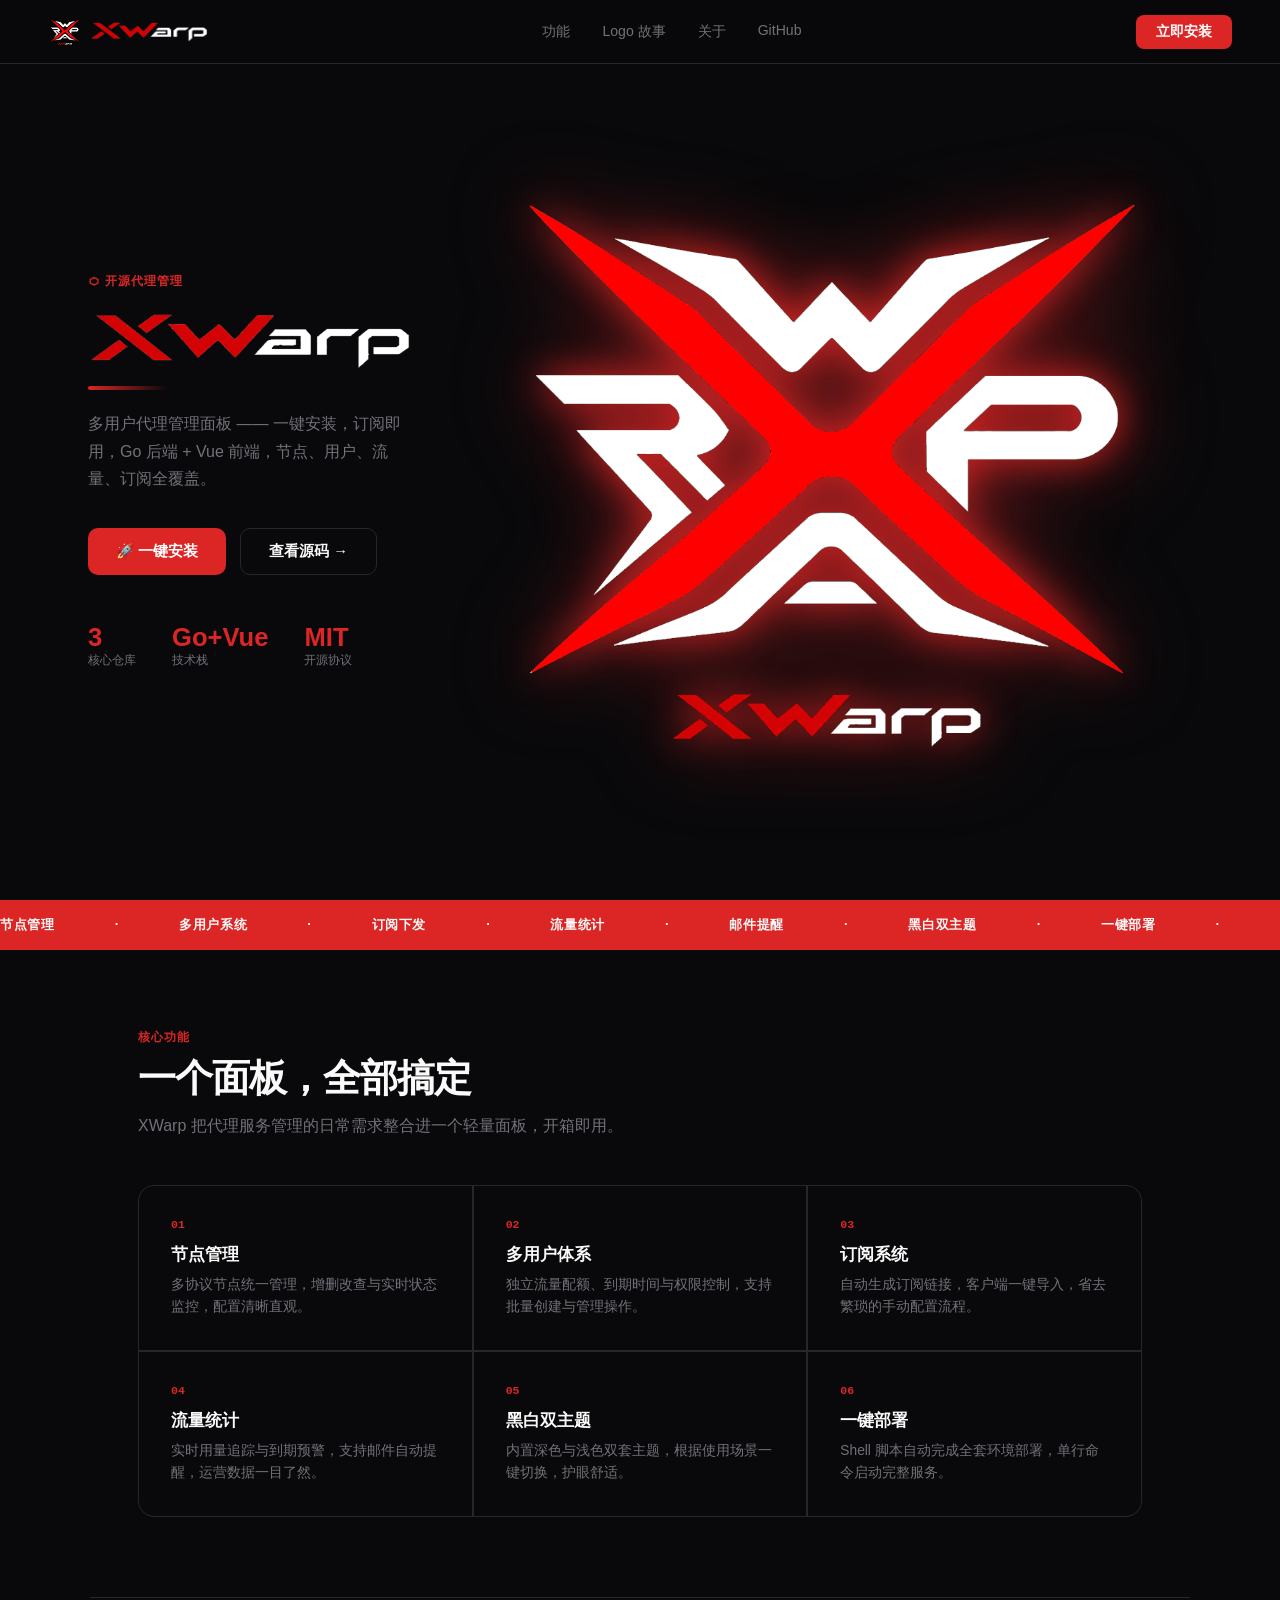
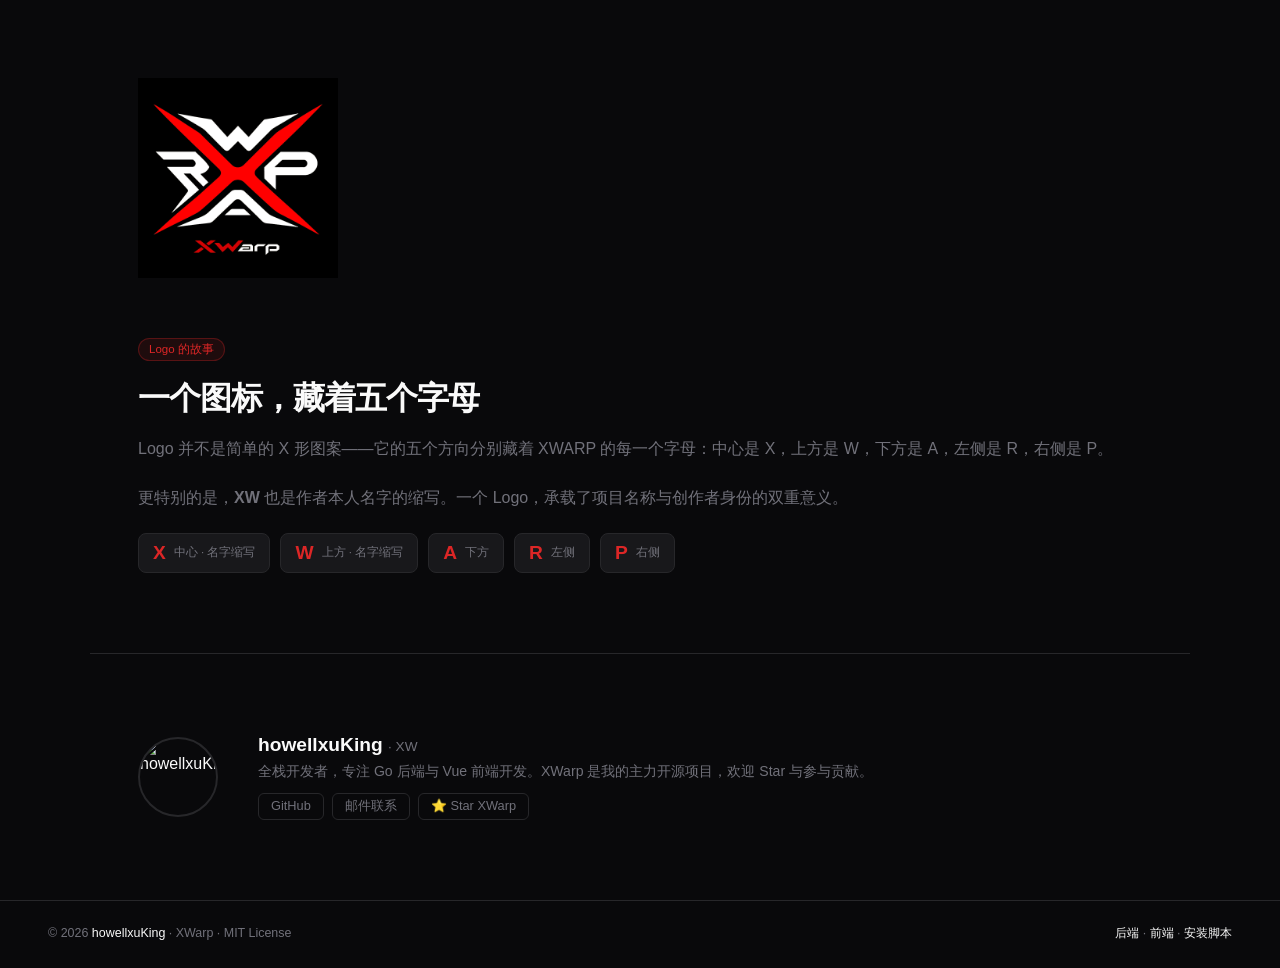
==== commit d9b3b1a8: "feat: 正式上线新版 XWarp 主页" ====
--- a/index.html
+++ b/index.html
@@ -1,435 +1,227 @@
 <!DOCTYPE html>
 <html lang="zh-CN">
 <head>
+  <link rel="preconnect" href="https://fonts.googleapis.com">
+  <link href="https://fonts.googleapis.com/css2?family=Rajdhani:wght@600;700&display=swap" rel="stylesheet">
   <meta charset="UTF-8" />
   <meta name="viewport" content="width=device-width, initial-scale=1.0" />
-  <title>XWarp · 多用户代理管理面板</title>
-  <meta name="description" content="XWarp —— 一键安装的多用户代理管理面板，支持节点管理、订阅系统、流量统计，黑白双主题。" />
-  <meta property="og:title" content="XWarp · 多用户代理管理面板" />
-  <meta property="og:description" content="一键安装 · 订阅即用 · 自带黑白双主题" />
+  <title>XWarp · 商业大气版</title>
   <style>
     :root {
-      --bg: #0a0e17;
-      --surface: #111827;
-      --surface2: #1a2236;
-      --border: #1e2d45;
-      --text: #e2e8f0;
-      --muted: #64748b;
-      --accent: #3b82f6;
-      --accent-glow: rgba(59,130,246,0.25);
-      --accent2: #06b6d4;
-      --green: #10b981;
-      --purple: #8b5cf6;
-      --orange: #f59e0b;
+      --red: #dc2626;
+      --red2: #b91c1c;
+      --bg: #09090b;
+      --surface: #18181b;
+      --border: #27272a;
+      --text: #fafafa;
+      --muted: #71717a;
     }
     * { box-sizing: border-box; margin: 0; padding: 0; }
     html { scroll-behavior: smooth; }
-    body {
-      background: var(--bg);
-      color: var(--text);
-      font-family: -apple-system, BlinkMacSystemFont, "Segoe UI", Roboto, "Helvetica Neue", Arial, sans-serif;
-      line-height: 1.6;
-      overflow-x: hidden;
-    }
-
-    /* ── NAV ────────────────────────────── */
+    body { background: var(--bg); color: var(--text); font-family: -apple-system, BlinkMacSystemFont, "Segoe UI", sans-serif; overflow-x: hidden; }
+
+    /* NAV */
     nav {
       position: fixed; top: 0; left: 0; right: 0; z-index: 100;
       display: flex; align-items: center; justify-content: space-between;
-      padding: 0 40px; height: 60px;
-      background: rgba(10,14,23,0.85);
-      backdrop-filter: blur(12px);
+      padding: 0 48px; height: 64px;
+      background: rgba(9,9,11,0.9); backdrop-filter: blur(12px);
       border-bottom: 1px solid var(--border);
     }
-    .nav-logo {
-      font-size: 1.2rem; font-weight: 800; letter-spacing: -0.5px;
-      color: var(--text); text-decoration: none;
-      display: flex; align-items: center; gap: 8px;
-    }
-    .nav-logo span { color: var(--accent); }
-    .nav-links { display: flex; gap: 28px; }
-    .nav-links a {
-      color: var(--muted); text-decoration: none; font-size: 0.9rem;
-      transition: color 0.2s;
-    }
+    .nav-logo { display: flex; align-items: center; gap: 8px; text-decoration: none; }
+    .nav-logo img:first-child { width: 34px; height: 34px; }
+    .nav-text-img { height: 22px; width: auto; object-fit: contain; }
+    .nav-logo span { font-size: 1.1rem; font-weight: 800; color: var(--text); }
+    .nav-logo span.xwarp-text { font-family: 'Rajdhani', sans-serif; font-size: 1.3rem; font-weight: 700; letter-spacing: 0.05em; text-transform: uppercase; }
+    .nav-logo span.xwarp-text em { color: var(--red); font-style: normal; }
+    .nav-logo span em { color: var(--red); font-style: normal; }
+    .hero-title-img { margin-bottom: 12px; }
+    .hero-title-img img { width: 100%; max-width: 420px; height: auto; }
+    .hero-logo-wrap { display: flex; align-items: center; justify-content: center; width: 100%; }
+    .hero-logo-wrap img {
+      width: 720px; height: 720px; object-fit: contain;
+      filter: drop-shadow(0 0 18px rgba(220,38,38,0.9)) drop-shadow(0 0 40px rgba(220,38,38,0.5));
+      animation: logo-glow 3s ease-in-out infinite alternate;
+    }
+    @keyframes logo-glow {
+      0%  { filter: drop-shadow(0 0 12px rgba(220,38,38,0.7)) drop-shadow(0 0 30px rgba(220,38,38,0.4)); }
+      100%{ filter: drop-shadow(0 0 28px rgba(220,38,38,1.0)) drop-shadow(0 0 60px rgba(220,38,38,0.7)); }
+    }
+    .nav-links { display: flex; gap: 32px; }
+    .nav-links a { color: var(--muted); text-decoration: none; font-size: 0.88rem; transition: color 0.2s; }
     .nav-links a:hover { color: var(--text); }
-    .nav-cta {
-      background: var(--accent); color: #fff;
-      padding: 7px 18px; border-radius: 8px;
-      font-size: 0.85rem; font-weight: 600;
-      text-decoration: none; transition: background 0.2s;
-    }
-    .nav-cta:hover { background: #2563eb; }
-
-    /* ── HERO ───────────────────────────── */
+    .nav-btn { background: var(--red); color: #fff; padding: 8px 20px; border-radius: 8px; font-size: 0.85rem; font-weight: 600; text-decoration: none; transition: background 0.2s; }
+    .nav-btn:hover { background: var(--red2); }
+
+    /* HERO - split layout */
     .hero {
-      min-height: 100vh;
-      display: flex; flex-direction: column;
-      align-items: center; justify-content: center;
-      text-align: center;
-      padding: 100px 24px 60px;
+      min-height: 100vh; display: flex; align-items: center;
+      padding: 100px 48px 60px; gap: 60px;
+      max-width: 1200px; margin: 0 auto;
       position: relative;
-      overflow: hidden;
-    }
-    .hero::before {
-      content: '';
-      position: absolute; inset: 0;
-      background:
-        radial-gradient(ellipse 80% 50% at 50% -10%, rgba(59,130,246,0.18) 0%, transparent 60%),
-        radial-gradient(ellipse 50% 30% at 80% 80%, rgba(6,182,212,0.08) 0%, transparent 50%);
-      pointer-events: none;
-    }
-    /* animated grid */
-    .hero::after {
-      content: '';
-      position: absolute; inset: 0;
-      background-image:
-        linear-gradient(var(--border) 1px, transparent 1px),
-        linear-gradient(90deg, var(--border) 1px, transparent 1px);
-      background-size: 60px 60px;
-      opacity: 0.25;
-      pointer-events: none;
-    }
-    .hero-content { position: relative; z-index: 1; max-width: 760px; }
-    .hero-badge {
-      display: inline-flex; align-items: center; gap: 6px;
-      background: rgba(59,130,246,0.1);
-      border: 1px solid rgba(59,130,246,0.3);
-      border-radius: 20px;
-      padding: 5px 14px; font-size: 0.78rem;
-      color: #93c5fd; margin-bottom: 28px;
-    }
-    .hero-badge .dot { width:6px; height:6px; border-radius:50%; background:#3b82f6; animation: pulse 2s infinite; }
-    @keyframes pulse { 0%,100%{opacity:1} 50%{opacity:0.3} }
-    .hero h1 {
-      font-size: clamp(2.4rem, 6vw, 4rem);
-      font-weight: 800; line-height: 1.1;
-      letter-spacing: -1.5px;
-      margin-bottom: 20px;
-    }
-    .hero h1 .brand { color: var(--accent); }
-    .hero h1 .sub { display: block; font-size: clamp(1rem, 2.5vw, 1.4rem); font-weight: 400; color: var(--muted); letter-spacing: 0; margin-top: 10px; }
-    .hero-desc {
-      font-size: 1.05rem; color: var(--muted);
-      max-width: 520px; margin: 0 auto 36px;
-    }
-    .hero-actions { display: flex; gap: 14px; justify-content: center; flex-wrap: wrap; }
-    .btn {
-      display: inline-flex; align-items: center; gap: 8px;
-      padding: 12px 24px; border-radius: 10px;
-      font-size: 0.92rem; font-weight: 600;
-      text-decoration: none; transition: all 0.2s;
-    }
-    .btn-primary {
-      background: var(--accent); color: #fff;
-      box-shadow: 0 0 24px var(--accent-glow);
-    }
-    .btn-primary:hover { background: #2563eb; transform: translateY(-1px); box-shadow: 0 4px 32px var(--accent-glow); }
-    .btn-outline {
-      background: transparent; color: var(--text);
-      border: 1px solid var(--border);
-    }
-    .btn-outline:hover { border-color: var(--accent); color: var(--accent); background: rgba(59,130,246,0.05); }
-
-    /* code snippet */
-    .install-box {
-      margin-top: 48px;
-      display: inline-flex; align-items: center; gap: 12px;
-      background: var(--surface); border: 1px solid var(--border);
-      border-radius: 12px; padding: 14px 20px;
-      font-family: "Cascadia Code", "Fira Code", "Courier New", monospace;
-      font-size: 0.85rem; color: var(--green);
-      cursor: pointer; position: relative;
-    }
-    .install-box .prompt { color: var(--muted); }
-    .install-box .copy-hint {
-      font-size: 0.72rem; color: var(--muted);
-      font-family: system-ui; margin-left: 8px;
-    }
-
-    /* ── SECTION COMMON ─────────────────── */
-    section { padding: 80px 24px; max-width: 1100px; margin: 0 auto; }
-    .section-label {
-      text-transform: uppercase; letter-spacing: 0.1em;
-      font-size: 0.75rem; color: var(--accent); font-weight: 600;
-      margin-bottom: 10px;
-    }
-    .section-title {
-      font-size: clamp(1.6rem, 3vw, 2.2rem);
-      font-weight: 700; letter-spacing: -0.5px;
-      margin-bottom: 14px;
-    }
-    .section-desc { color: var(--muted); max-width: 560px; margin-bottom: 48px; font-size: 0.98rem; }
-
-    /* ── FEATURES ───────────────────────── */
-    #features { border-top: 1px solid var(--border); }
-    .features-grid {
-      display: grid;
-      grid-template-columns: repeat(auto-fit, minmax(280px, 1fr));
-      gap: 20px;
-    }
-    .feature-card {
-      background: var(--surface); border: 1px solid var(--border);
-      border-radius: 14px; padding: 28px;
-      transition: border-color 0.2s, transform 0.2s;
-    }
-    .feature-card:hover { border-color: var(--accent); transform: translateY(-3px); }
-    .feature-icon {
-      width: 44px; height: 44px; border-radius: 10px;
-      display: flex; align-items: center; justify-content: center;
-      font-size: 1.3rem; margin-bottom: 16px;
-    }
-    .feature-card h3 { font-size: 1rem; font-weight: 600; margin-bottom: 8px; }
-    .feature-card p { color: var(--muted); font-size: 0.88rem; }
-
-    /* ── ARCH ───────────────────────────── */
-    #arch { border-top: 1px solid var(--border); }
-    .arch-grid {
-      display: grid; grid-template-columns: repeat(3, 1fr);
-      gap: 16px;
-    }
-    .arch-card {
-      background: var(--surface); border: 1px solid var(--border);
-      border-radius: 14px; padding: 24px;
-      text-align: center;
-    }
-    .arch-card .arch-emoji { font-size: 2rem; margin-bottom: 12px; }
-    .arch-card h3 { font-size: 1rem; font-weight: 700; margin-bottom: 6px; }
-    .arch-card .arch-lang {
-      display: inline-block;
-      background: var(--surface2); border: 1px solid var(--border);
-      border-radius: 6px; padding: 2px 10px;
-      font-size: 0.78rem; color: var(--muted); margin-bottom: 10px;
-    }
-    .arch-card p { color: var(--muted); font-size: 0.82rem; }
-    .arch-arrow {
-      display: flex; align-items: center; justify-content: center;
-      font-size: 1.5rem; color: var(--border);
-    }
-
-    /* ── STACK ──────────────────────────── */
-    #stack { border-top: 1px solid var(--border); }
-    .stack-chips { display: flex; flex-wrap: wrap; gap: 10px; }
-    .chip {
-      display: flex; align-items: center; gap: 8px;
-      background: var(--surface); border: 1px solid var(--border);
-      border-radius: 8px; padding: 8px 16px;
-      font-size: 0.85rem;
-    }
-    .chip-dot { width: 8px; height: 8px; border-radius: 50%; }
-
-    /* ── ABOUT ──────────────────────────── */
-    #about {
-      border-top: 1px solid var(--border);
-      display: flex; flex-direction: column;
-      align-items: flex-start;
-    }
-    .about-inner {
-      display: flex; gap: 48px; align-items: center; flex-wrap: wrap;
-    }
-    .about-avatar {
-      width: 96px; height: 96px; border-radius: 50%;
-      border: 3px solid var(--border);
-      box-shadow: 0 0 0 6px rgba(59,130,246,0.1);
-      flex-shrink: 0;
-    }
-    .about-bio h2 { font-size: 1.4rem; font-weight: 700; margin-bottom: 6px; }
-    .about-bio p { color: var(--muted); font-size: 0.92rem; max-width: 480px; }
-    .about-links { display: flex; gap: 10px; margin-top: 16px; flex-wrap: wrap; }
-    .about-link {
-      display: inline-flex; align-items: center; gap: 6px;
-      color: var(--muted); text-decoration: none; font-size: 0.85rem;
-      padding: 6px 14px; border: 1px solid var(--border);
-      border-radius: 8px; transition: all 0.2s;
-    }
-    .about-link:hover { color: var(--accent); border-color: var(--accent); }
-
-    /* ── FOOTER ─────────────────────────── */
-    footer {
-      border-top: 1px solid var(--border);
-      padding: 32px 40px;
-      display: flex; justify-content: space-between; align-items: center;
-      flex-wrap: wrap; gap: 12px;
-      color: var(--muted); font-size: 0.82rem;
-    }
-    footer a { color: var(--accent); text-decoration: none; }
-
-    /* ── RESPONSIVE ─────────────────────── */
-    @media (max-width: 700px) {
-      nav { padding: 0 20px; }
-      .nav-links { display: none; }
-      .arch-grid { grid-template-columns: 1fr; }
-      .arch-arrow { transform: rotate(90deg); }
-      footer { justify-content: center; text-align: center; }
-    }
+    }
+    .hero-left { flex: 1; }
+    .hero-right { flex: 1.3; display: flex; align-items: center; justify-content: center; position: relative; overflow: visible; }
+
+    /* decorative blobs */
+    .blob1 { position: absolute; width: 500px; height: 500px; border-radius: 50%; background: radial-gradient(circle, rgba(220,38,38,0.2) 0%, transparent 70%); top: 50%; left: 50%; transform: translate(-50%,-50%); filter: blur(50px); }
+    .blob2 { position: absolute; width: 250px; height: 250px; border-radius: 50%; background: radial-gradient(circle, rgba(220,38,38,0.12) 0%, transparent 70%); top: 10%; right: 0; filter: blur(30px); }
+
+    .hero-eyebrow { display: inline-flex; align-items: center; gap: 6px; font-size: 0.78rem; color: var(--red); font-weight: 600; text-transform: uppercase; letter-spacing: 0.08em; margin-bottom: 20px; }
+    .hero h1 { font-size: clamp(2.8rem, 5vw, 4.5rem); font-weight: 900; letter-spacing: -2px; line-height: 1; margin-bottom: 12px; }
+    .hero h1.xwarp-hero { font-family: 'Rajdhani', sans-serif; font-size: clamp(3.5rem, 6vw, 5.5rem); letter-spacing: 0.05em; font-weight: 700; text-transform: uppercase; }
+    .hero h1 .brand-x { color: var(--red); }
+    .hero-gradient-line { height: 4px; width: 80px; background: linear-gradient(90deg, var(--red), transparent); border-radius: 2px; margin-bottom: 20px; }
+    .hero-desc { color: var(--muted); font-size: 1rem; line-height: 1.7; margin-bottom: 36px; max-width: 440px; }
+    .hero-actions { display: flex; gap: 14px; flex-wrap: wrap; margin-bottom: 48px; }
+    .btn { display: inline-flex; align-items: center; gap: 8px; padding: 13px 28px; border-radius: 10px; font-size: 0.92rem; font-weight: 600; text-decoration: none; transition: all 0.2s; }
+    .btn-primary { background: var(--red); color: #fff; }
+    .btn-primary:hover { background: var(--red2); transform: translateY(-1px); }
+    .btn-outline { background: transparent; color: var(--text); border: 1px solid var(--border); }
+    .btn-outline:hover { border-color: var(--red); color: var(--red); }
+    .hero-stats { display: flex; gap: 36px; }
+    .stat-num { font-size: 1.6rem; font-weight: 800; color: var(--red); }
+    .stat-label { font-size: 0.75rem; color: var(--muted); }
+
+    /* STRIP */
+    .strip { background: var(--red); padding: 16px 0; text-align: center; font-size: 0.82rem; font-weight: 600; letter-spacing: 0.05em; overflow: hidden; }
+    .strip-inner { display: flex; gap: 60px; animation: marquee 20s linear infinite; white-space: nowrap; }
+    @keyframes marquee { 0%{transform:translateX(0)} 100%{transform:translateX(-50%)} }
+
+    /* FEATURES */
+    #features { max-width: 1100px; margin: 0 auto; padding: 80px 48px; }
+    .sec-eyebrow { font-size: 0.72rem; text-transform: uppercase; letter-spacing: 0.1em; color: var(--red); font-weight: 700; margin-bottom: 8px; }
+    .sec-title { font-size: clamp(1.8rem,3vw,2.6rem); font-weight: 800; letter-spacing: -1px; margin-bottom: 12px; }
+    .sec-desc { color: var(--muted); margin-bottom: 48px; }
+    .features-grid { display: grid; grid-template-columns: repeat(auto-fit, minmax(300px,1fr)); gap: 2px; background: var(--border); border: 1px solid var(--border); border-radius: 16px; overflow: hidden; }
+    .feat-item { background: var(--bg); padding: 32px; transition: background 0.2s; }
+    .feat-item:hover { background: var(--surface); }
+    .feat-num { font-size: 0.72rem; color: var(--red); font-weight: 700; font-family: monospace; margin-bottom: 12px; }
+    .feat-item h3 { font-size: 1.05rem; font-weight: 700; margin-bottom: 8px; }
+    .feat-item p { color: var(--muted); font-size: 0.86rem; line-height: 1.6; }
+
+    /* STORY */
+    #story { border-top: 1px solid var(--border); padding: 80px 48px; max-width: 1100px; margin: 0 auto; }
+    .story-inner { display: flex; gap: 60px; align-items: center; flex-wrap: wrap; }
+    .story-logo { width: 200px; height: 200px; flex-shrink: 0; }
+    .story-text .badge { display: inline-block; background: rgba(220,38,38,0.1); border: 1px solid rgba(220,38,38,0.3); color: var(--red); font-size: 0.72rem; padding: 3px 10px; border-radius: 20px; margin-bottom: 16px; }
+    .story-text h2 { font-size: 2rem; font-weight: 800; letter-spacing: -1px; margin-bottom: 14px; }
+    .story-text p { color: var(--muted); line-height: 1.8; margin-bottom: 20px; }
+    .letter-row { display: flex; gap: 10px; flex-wrap: wrap; }
+    .lbadge { background: var(--surface); border: 1px solid var(--border); border-radius: 8px; padding: 8px 14px; display: flex; align-items: center; gap: 8px; }
+    .lbadge .l { font-size: 1.2rem; font-weight: 900; color: var(--red); }
+    .lbadge .m { font-size: 0.72rem; color: var(--muted); }
+
+    /* ABOUT */
+    #about { border-top: 1px solid var(--border); padding: 80px 48px; max-width: 1100px; margin: 0 auto; display: flex; gap: 40px; align-items: center; flex-wrap: wrap; }
+    .about-avatar { width: 80px; height: 80px; border-radius: 50%; border: 2px solid var(--border); }
+    .about-text h2 { font-size: 1.2rem; font-weight: 700; margin-bottom: 6px; }
+    .about-text p { color: var(--muted); font-size: 0.88rem; }
+    .alinks { display: flex; gap: 8px; margin-top: 12px; flex-wrap: wrap; }
+    .alink { color: var(--muted); text-decoration: none; font-size: 0.8rem; border: 1px solid var(--border); border-radius: 6px; padding: 4px 12px; transition: all 0.2s; }
+    .alink:hover { color: var(--red); border-color: var(--red); }
+
+    footer { border-top: 1px solid var(--border); padding: 24px 48px; display: flex; justify-content: space-between; align-items: center; flex-wrap: wrap; gap: 8px; color: var(--muted); font-size: 0.78rem; }
+    footer a { color: var(--text); text-decoration: none; }
+    footer a:hover { color: var(--red); }
+    @media(max-width:900px){ .hero{flex-direction:column;padding:100px 24px 60px;} .hero-right{order:-1;} .hero-logo-wrap img{width:180px;height:180px;} nav{padding:0 20px;} .nav-links{display:none;} #features,#story,#about{padding:60px 24px;} .story-inner{flex-direction:column;} footer{justify-content:center;text-align:center;} }
   </style>
 </head>
 <body>
-
-<!-- ══ NAV ═══════════════════════════════════════ -->
 <nav>
-  <a class="nav-logo" href="#">⬡ <span>X</span>Warp</a>
+  <a class="nav-logo" href="#"><img src="logo-dark.png" alt="XWarp" style="mix-blend-mode:screen;" /><img src="xwarp-text.png" alt="XWarp" class="nav-text-img" /></a>
   <div class="nav-links">
-    <a href="#features">功能</a>
-    <a href="#arch">架构</a>
-    <a href="#stack">技术栈</a>
-    <a href="#about">关于作者</a>
-  </div>
-  <a class="nav-cta" href="https://github.com/howellxuKing/xwarp" target="_blank">GitHub →</a>
+    <a href="#features">功能</a><a href="#story">Logo 故事</a><a href="#about">关于</a>
+    <a href="https://github.com/howellxuKing/xwarp" target="_blank">GitHub</a>
+  </div>
+  <a class="nav-btn" href="https://github.com/howellxuKing/xwarp-install" target="_blank">立即安装</a>
 </nav>
 
-<!-- ══ HERO ═══════════════════════════════════════ -->
-<div class="hero">
-  <div class="hero-content">
-    <div class="hero-badge">
-      <span class="dot"></span> 开源项目 · 持续迭代中
-    </div>
-    <h1>
-      <span class="brand">XWarp</span>
-      <span class="sub">多用户代理管理面板</span>
-    </h1>
-    <p class="hero-desc">
-      一键安装 · 订阅即用 · 自带黑白双主题<br/>
-      Go 后端 + Vue 前端，节点/用户/流量/订阅全覆盖
-    </p>
+<section class="hero">
+  <div class="hero-left">
+    <div class="hero-eyebrow">⬡ 开源代理管理</div>
+    <div class="hero-title-img"><img src="xwarp-text.png" alt="XWarp" /></div>
+    <div class="hero-gradient-line"></div>
+    <p class="hero-desc">多用户代理管理面板 —— 一键安装，订阅即用，Go 后端 + Vue 前端，节点、用户、流量、订阅全覆盖。</p>
     <div class="hero-actions">
-      <a class="btn btn-primary" href="https://github.com/howellxuKing/xwarp-install" target="_blank">
-        🚀 一键安装
-      </a>
-      <a class="btn btn-outline" href="https://github.com/howellxuKing/xwarp" target="_blank">
-        <svg width="16" height="16" fill="currentColor" viewBox="0 0 16 16"><path d="M8 0C3.58 0 0 3.58 0 8c0 3.54 2.29 6.53 5.47 7.59.4.07.55-.17.55-.38 0-.19-.01-.82-.01-1.49-2.01.37-2.53-.49-2.69-.94-.09-.23-.48-.94-.82-1.13-.28-.15-.68-.52-.01-.53.63-.01 1.08.58 1.23.82.72 1.21 1.87.87 2.33.66.07-.52.28-.87.51-1.07-1.78-.2-3.64-.89-3.64-3.95 0-.87.31-1.59.82-2.15-.08-.2-.36-1.02.08-2.12 0 0 .67-.21 2.2.82.64-.18 1.32-.27 2-.27.68 0 1.36.09 2 .27 1.53-1.04 2.2-.82 2.2-.82.44 1.1.16 1.92.08 2.12.51.56.82 1.27.82 2.15 0 3.07-1.87 3.75-3.65 3.95.29.25.54.73.54 1.48 0 1.07-.01 1.93-.01 2.2 0 .21.15.46.55.38A8.013 8.013 0 0 0 16 8c0-4.42-3.58-8-8-8z"/></svg>
-        查看源码
-      </a>
-    </div>
-    <div class="install-box" onclick="navigator.clipboard.writeText('source <(curl -L https://raw.githubusercontent.com/howellxuKing/xwarp-install/main/install.sh)')">
-      <span class="prompt">$</span>
-      <span>source &lt;(curl -L .../xwarp-install/main/install.sh)</span>
-      <span class="copy-hint">点击复制</span>
-    </div>
+      <a class="btn btn-primary" href="https://github.com/howellxuKing/xwarp-install" target="_blank">🚀 一键安装</a>
+      <a class="btn btn-outline" href="https://github.com/howellxuKing/xwarp" target="_blank">查看源码 →</a>
+    </div>
+    <div class="hero-stats">
+      <div><div class="stat-num">3</div><div class="stat-label">核心仓库</div></div>
+      <div><div class="stat-num">Go+Vue</div><div class="stat-label">技术栈</div></div>
+      <div><div class="stat-num">MIT</div><div class="stat-label">开源协议</div></div>
+    </div>
+  </div>
+  <div class="hero-right">
+    <div class="blob1"></div>
+    <div class="blob2"></div>
+    <div class="hero-logo-wrap">
+      <img src="logo-transparent.png" alt="XWarp Logo" />
+    </div>
+  </div>
+</section>
+
+<div class="strip">
+  <div class="strip-inner">
+    <span>节点管理</span><span>·</span><span>多用户系统</span><span>·</span><span>订阅下发</span><span>·</span><span>流量统计</span><span>·</span><span>邮件提醒</span><span>·</span><span>黑白双主题</span><span>·</span><span>一键部署</span><span>·</span>
+    <span>节点管理</span><span>·</span><span>多用户系统</span><span>·</span><span>订阅下发</span><span>·</span><span>流量统计</span><span>·</span><span>邮件提醒</span><span>·</span><span>黑白双主题</span><span>·</span><span>一键部署</span><span>·</span>
   </div>
 </div>
 
-<!-- ══ FEATURES ════════════════════════════════════ -->
 <section id="features">
-  <div class="section-label">核心功能</div>
-  <div class="section-title">一个面板，全部搞定</div>
-  <p class="section-desc">XWarp 把代理服务的常见管理需求整合到一个轻量面板中，开箱即用。</p>
+  <div class="sec-eyebrow">核心功能</div>
+  <div class="sec-title">一个面板，全部搞定</div>
+  <p class="sec-desc">XWarp 把代理服务管理的日常需求整合进一个轻量面板，开箱即用。</p>
   <div class="features-grid">
-    <div class="feature-card">
-      <div class="feature-icon" style="background:rgba(59,130,246,0.12)">🌐</div>
-      <h3>节点管理</h3>
-      <p>多协议节点统一管理，支持增删改查与状态监控，配置一目了然。</p>
-    </div>
-    <div class="feature-card">
-      <div class="feature-icon" style="background:rgba(16,185,129,0.12)">👥</div>
-      <h3>用户 & 账号管理</h3>
-      <p>多用户体系，独立流量配额、到期时间与权限控制，支持批量操作。</p>
-    </div>
-    <div class="feature-card">
-      <div class="feature-icon" style="background:rgba(139,92,246,0.12)">📊</div>
-      <h3>流量统计</h3>
-      <p>实时流量用量追踪，到期预警，邮件提醒，让运营数据清晰可见。</p>
-    </div>
-    <div class="feature-card">
-      <div class="feature-icon" style="background:rgba(245,158,11,0.12)">📋</div>
-      <h3>订阅系统</h3>
-      <p>内置订阅链接生成与下发，客户端一键导入，省去手动配置的麻烦。</p>
-    </div>
-    <div class="feature-card">
-      <div class="feature-icon" style="background:rgba(6,182,212,0.12)">🎨</div>
-      <h3>黑白双主题</h3>
-      <p>内置深色 / 浅色双套主题，根据使用场景一键切换，护眼又美观。</p>
-    </div>
-    <div class="feature-card">
-      <div class="feature-icon" style="background:rgba(239,68,68,0.12)">⚡</div>
-      <h3>一键安装</h3>
-      <p>Shell 脚本自动完成全套环境部署，单行命令即可启动完整服务。</p>
-    </div>
-  </div>
-</section>
-
-<!-- ══ ARCHITECTURE ═════════════════════════════════ -->
-<section id="arch">
-  <div class="section-label">项目架构</div>
-  <div class="section-title">三仓库协同，职责清晰</div>
-  <p class="section-desc">后端、前端、安装脚本分仓管理，独立迭代，互相配合。</p>
-  <div class="arch-grid">
-    <div class="arch-card">
-      <div class="arch-emoji">🔧</div>
-      <h3>xwarp</h3>
-      <span class="arch-lang">Go</span>
-      <p>API 服务 + 订阅下发<br/>分层架构：api / service / dao / model / core</p>
-      <br/>
-      <a href="https://github.com/howellxuKing/xwarp" target="_blank" style="color:var(--accent);font-size:0.82rem;text-decoration:none">查看仓库 →</a>
-    </div>
-    <div class="arch-arrow">⟷</div>
-    <div class="arch-card">
-      <div class="arch-emoji">🎨</div>
-      <h3>xwarp-ui</h3>
-      <span class="arch-lang">Vue + Element UI</span>
-      <p>Web 管理界面<br/>节点 / 用户 / 流量 / 订阅 / 系统设置</p>
-      <br/>
-      <a href="https://github.com/howellxuKing/xwarp-ui" target="_blank" style="color:var(--accent);font-size:0.82rem;text-decoration:none">查看仓库 →</a>
-    </div>
-    <div class="arch-arrow">⟷</div>
-    <div class="arch-card">
-      <div class="arch-emoji">📦</div>
-      <h3>xwarp-install</h3>
-      <span class="arch-lang">Shell</span>
-      <p>一键安装脚本<br/>自动拉取镜像、配置环境、启动服务</p>
-      <br/>
-      <a href="https://github.com/howellxuKing/xwarp-install" target="_blank" style="color:var(--accent);font-size:0.82rem;text-decoration:none">查看仓库 →</a>
-    </div>
-  </div>
-</section>
-
-<!-- ══ STACK ════════════════════════════════════════ -->
-<section id="stack">
-  <div class="section-label">技术栈</div>
-  <div class="section-title">现代技术，轻量可靠</div>
-  <p class="section-desc">精选成熟技术组合，保证性能与可维护性的平衡。</p>
-  <div class="stack-chips">
-    <div class="chip"><span class="chip-dot" style="background:#00add8"></span> Go</div>
-    <div class="chip"><span class="chip-dot" style="background:#42b883"></span> Vue.js</div>
-    <div class="chip"><span class="chip-dot" style="background:#409eff"></span> Element UI</div>
-    <div class="chip"><span class="chip-dot" style="background:#89e051"></span> Shell / Bash</div>
-    <div class="chip">🐳 Docker</div>
-    <div class="chip">🗄️ MySQL / SQLite</div>
-    <div class="chip">🔒 JWT 鉴权</div>
-    <div class="chip">📧 邮件提醒</div>
-    <div class="chip">📡 REST API</div>
-  </div>
-</section>
-
-<!-- ══ ABOUT ════════════════════════════════════════ -->
+    <div class="feat-item"><div class="feat-num">01</div><h3>节点管理</h3><p>多协议节点统一管理，增删改查与实时状态监控，配置清晰直观。</p></div>
+    <div class="feat-item"><div class="feat-num">02</div><h3>多用户体系</h3><p>独立流量配额、到期时间与权限控制，支持批量创建与管理操作。</p></div>
+    <div class="feat-item"><div class="feat-num">03</div><h3>订阅系统</h3><p>自动生成订阅链接，客户端一键导入，省去繁琐的手动配置流程。</p></div>
+    <div class="feat-item"><div class="feat-num">04</div><h3>流量统计</h3><p>实时用量追踪与到期预警，支持邮件自动提醒，运营数据一目了然。</p></div>
+    <div class="feat-item"><div class="feat-num">05</div><h3>黑白双主题</h3><p>内置深色与浅色双套主题，根据使用场景一键切换，护眼舒适。</p></div>
+    <div class="feat-item"><div class="feat-num">06</div><h3>一键部署</h3><p>Shell 脚本自动完成全套环境部署，单行命令启动完整服务。</p></div>
+  </div>
+</section>
+
+<section id="story">
+  <div class="story-inner">
+    <img class="story-logo" src="logo-dark.png" alt="XWarp Logo" />
+    <div class="story-text">
+      <span class="badge">Logo 的故事</span>
+      <h2>一个图标，藏着五个字母</h2>
+      <p>Logo 并不是简单的 X 形图案——它的五个方向分别藏着 XWARP 的每一个字母：中心是 X，上方是 W，下方是 A，左侧是 R，右侧是 P。</p>
+      <p>更特别的是，<strong>XW</strong> 也是作者本人名字的缩写。一个 Logo，承载了项目名称与创作者身份的双重意义。</p>
+      <div class="letter-row">
+        <div class="lbadge"><span class="l">X</span><span class="m">中心 · 名字缩写</span></div>
+        <div class="lbadge"><span class="l">W</span><span class="m">上方 · 名字缩写</span></div>
+        <div class="lbadge"><span class="l">A</span><span class="m">下方</span></div>
+        <div class="lbadge"><span class="l">R</span><span class="m">左侧</span></div>
+        <div class="lbadge"><span class="l">P</span><span class="m">右侧</span></div>
+      </div>
+    </div>
+  </div>
+</section>
+
 <section id="about">
-  <div class="section-label">关于作者</div>
-  <div class="about-inner">
-    <img class="about-avatar" src="https://avatars.githubusercontent.com/u/133670669?v=4" alt="howellxuKing" />
-    <div class="about-bio">
-      <h2>howellxuKing</h2>
-      <p>全栈开发者，专注于 Go 后端与 Vue 前端。XWarp 是我的主力开源项目，欢迎 Star、提 Issue 或参与贡献。</p>
-      <div class="about-links">
-        <a class="about-link" href="https://github.com/howellxuKing" target="_blank">
-          <svg width="14" height="14" fill="currentColor" viewBox="0 0 16 16"><path d="M8 0C3.58 0 0 3.58 0 8c0 3.54 2.29 6.53 5.47 7.59.4.07.55-.17.55-.38 0-.19-.01-.82-.01-1.49-2.01.37-2.53-.49-2.69-.94-.09-.23-.48-.94-.82-1.13-.28-.15-.68-.52-.01-.53.63-.01 1.08.58 1.23.82.72 1.21 1.87.87 2.33.66.07-.52.28-.87.51-1.07-1.78-.2-3.64-.89-3.64-3.95 0-.87.31-1.59.82-2.15-.08-.2-.36-1.02.08-2.12 0 0 .67-.21 2.2.82.64-.18 1.32-.27 2-.27.68 0 1.36.09 2 .27 1.53-1.04 2.2-.82 2.2-.82.44 1.1.16 1.92.08 2.12.51.56.82 1.27.82 2.15 0 3.07-1.87 3.75-3.65 3.95.29.25.54.73.54 1.48 0 1.07-.01 1.93-.01 2.2 0 .21.15.46.55.38A8.013 8.013 0 0 0 16 8c0-4.42-3.58-8-8-8z"/></svg>
-          GitHub
-        </a>
-        <a class="about-link" href="mailto:x50210009@gmail.com">✉ 联系我</a>
-        <a class="about-link" href="https://github.com/howellxuKing/xwarp" target="_blank">⭐ Star XWarp</a>
-      </div>
-    </div>
-  </div>
-</section>
-
-<!-- ══ FOOTER ═══════════════════════════════════════ -->
+  <img class="about-avatar" src="https://avatars.githubusercontent.com/u/133670669?v=4" alt="howellxuKing" />
+  <div class="about-text">
+    <h2>howellxuKing <span style="color:var(--muted);font-weight:400;font-size:0.85rem">· XW</span></h2>
+    <p>全栈开发者，专注 Go 后端与 Vue 前端开发。XWarp 是我的主力开源项目，欢迎 Star 与参与贡献。</p>
+    <div class="alinks">
+      <a class="alink" href="https://github.com/howellxuKing" target="_blank">GitHub</a>
+      <a class="alink" href="mailto:x50210009@gmail.com">邮件联系</a>
+      <a class="alink" href="https://github.com/howellxuKing/xwarp" target="_blank">⭐ Star XWarp</a>
+    </div>
+  </div>
+</section>
+
 <footer>
-  <div>© 2026 <a href="https://github.com/howellxuKing" target="_blank">howellxuKing</a> · XWarp · MIT License</div>
-  <div>
-    <a href="https://github.com/howellxuKing/xwarp" target="_blank">后端</a> ·
-    <a href="https://github.com/howellxuKing/xwarp-ui" target="_blank">前端</a> ·
-    <a href="https://github.com/howellxuKing/xwarp-install" target="_blank">安装脚本</a>
-  </div>
+  <span>© 2026 <a href="https://github.com/howellxuKing">howellxuKing</a> · XWarp · MIT License</span>
+  <span>
+    <a href="https://github.com/howellxuKing/xwarp">后端</a> ·
+    <a href="https://github.com/howellxuKing/xwarp-ui">前端</a> ·
+    <a href="https://github.com/howellxuKing/xwarp-install">安装脚本</a>
+  </span>
 </footer>
-
 </body>
 </html>
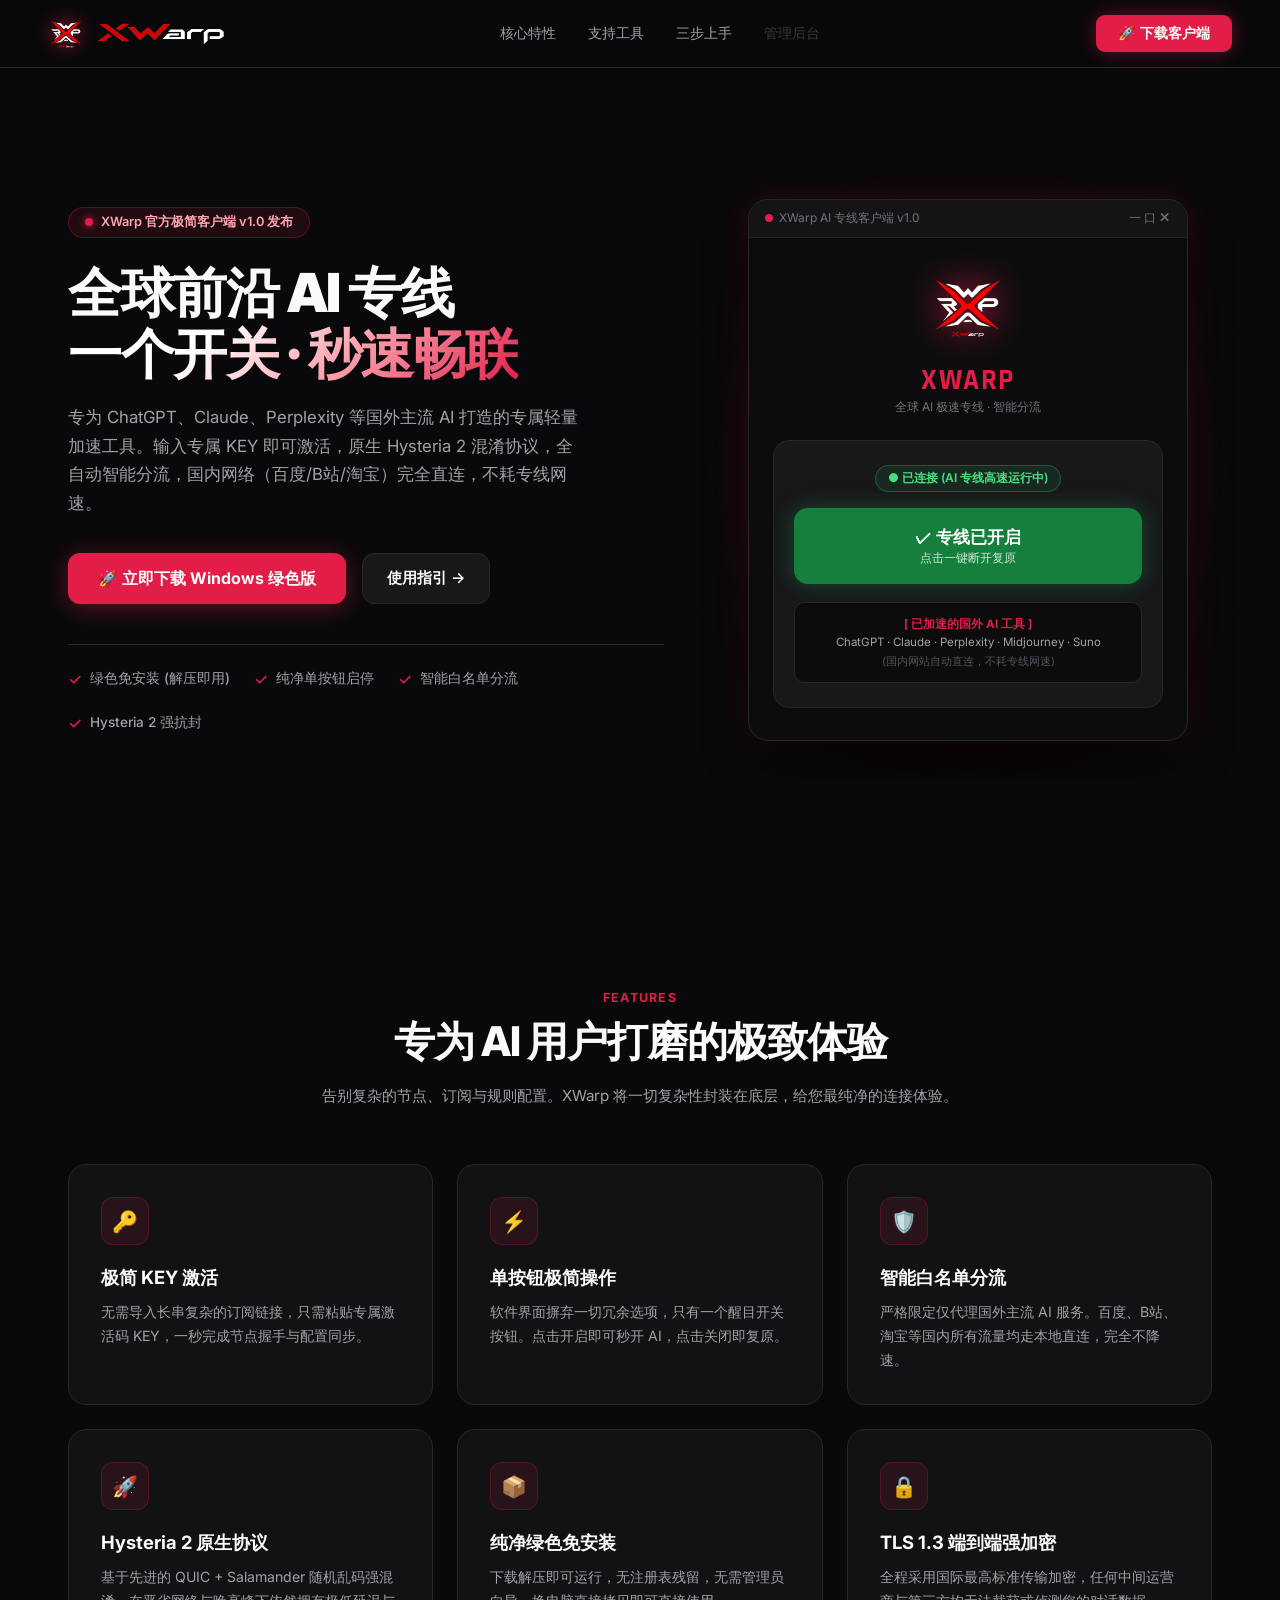
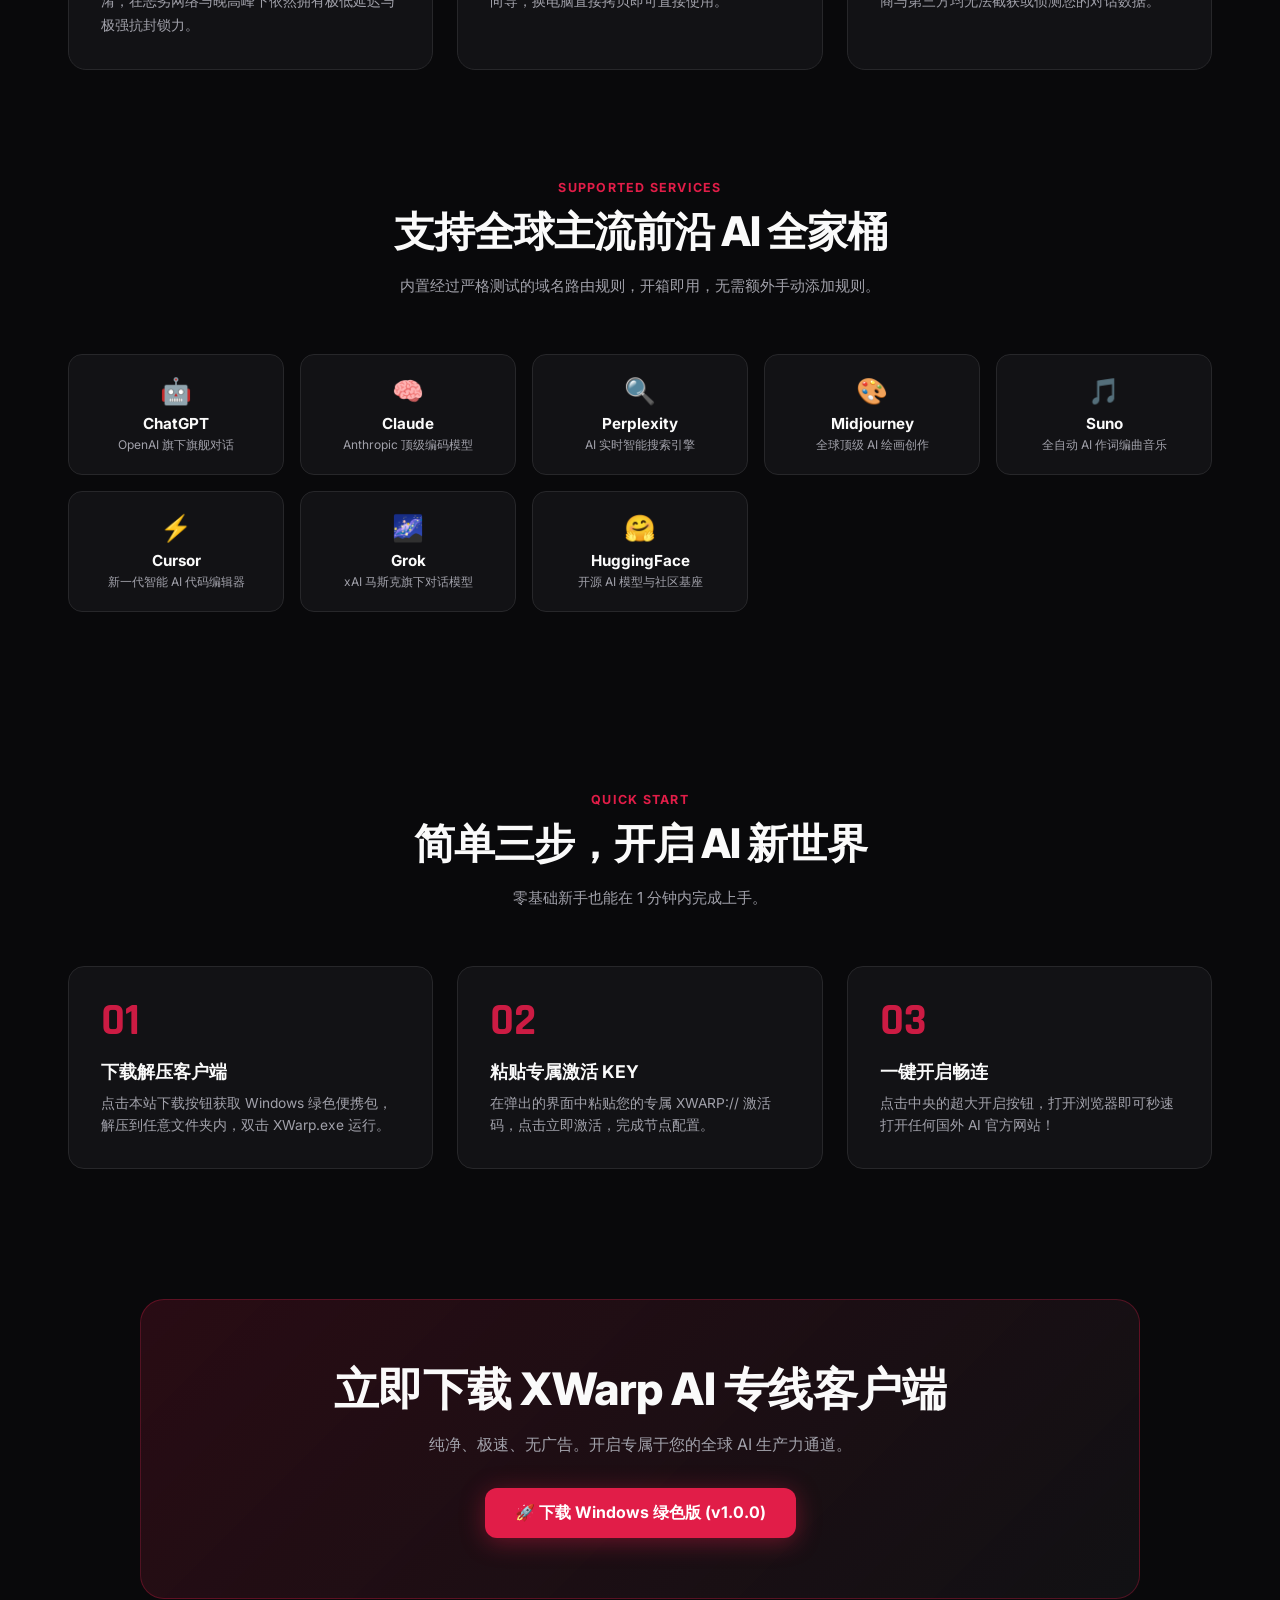
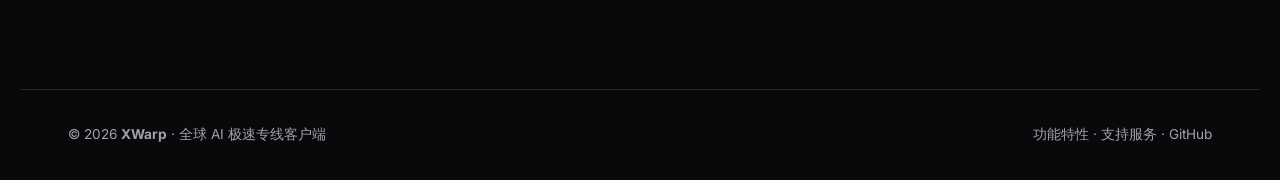
==== commit c0ee8fba: "feat: 发布 XWarp 客户端官方主页与绿色版下载" ====
--- a/index.html
+++ b/index.html
@@ -1,227 +1,440 @@
 <!DOCTYPE html>
 <html lang="zh-CN">
 <head>
-  <link rel="preconnect" href="https://fonts.googleapis.com">
-  <link href="https://fonts.googleapis.com/css2?family=Rajdhani:wght@600;700&display=swap" rel="stylesheet">
   <meta charset="UTF-8" />
   <meta name="viewport" content="width=device-width, initial-scale=1.0" />
-  <title>XWarp · 商业大气版</title>
+  <title>XWarp · 全球 AI 极速专线客户端</title>
+  <link rel="preconnect" href="https://fonts.googleapis.com">
+  <link href="https://fonts.googleapis.com/css2?family=Rajdhani:wght@600;700&family=Inter:wght@400;500;600;700;800&display=swap" rel="stylesheet">
   <style>
     :root {
-      --red: #dc2626;
-      --red2: #b91c1c;
+      --red: #e11d48;
+      --red2: #be123c;
+      --red-glow: rgba(225,29,72,0.4);
+      --red-dim: rgba(225,29,72,0.1);
       --bg: #09090b;
-      --surface: #18181b;
+      --surface: #121215;
+      --surface-card: #18181b;
       --border: #27272a;
       --text: #fafafa;
-      --muted: #71717a;
+      --muted: #a1a1aa;
+      --green: #22c55e;
     }
     * { box-sizing: border-box; margin: 0; padding: 0; }
     html { scroll-behavior: smooth; }
-    body { background: var(--bg); color: var(--text); font-family: -apple-system, BlinkMacSystemFont, "Segoe UI", sans-serif; overflow-x: hidden; }
+    body { background: var(--bg); color: var(--text); font-family: 'Inter', -apple-system, BlinkMacSystemFont, "Segoe UI", sans-serif; overflow-x: hidden; }
 
     /* NAV */
     nav {
       position: fixed; top: 0; left: 0; right: 0; z-index: 100;
       display: flex; align-items: center; justify-content: space-between;
-      padding: 0 48px; height: 64px;
-      background: rgba(9,9,11,0.9); backdrop-filter: blur(12px);
+      padding: 0 48px; height: 68px;
+      background: rgba(9,9,11,0.85); backdrop-filter: blur(16px);
       border-bottom: 1px solid var(--border);
     }
-    .nav-logo { display: flex; align-items: center; gap: 8px; text-decoration: none; }
-    .nav-logo img:first-child { width: 34px; height: 34px; }
-    .nav-text-img { height: 22px; width: auto; object-fit: contain; }
-    .nav-logo span { font-size: 1.1rem; font-weight: 800; color: var(--text); }
-    .nav-logo span.xwarp-text { font-family: 'Rajdhani', sans-serif; font-size: 1.3rem; font-weight: 700; letter-spacing: 0.05em; text-transform: uppercase; }
-    .nav-logo span.xwarp-text em { color: var(--red); font-style: normal; }
-    .nav-logo span em { color: var(--red); font-style: normal; }
-    .hero-title-img { margin-bottom: 12px; }
-    .hero-title-img img { width: 100%; max-width: 420px; height: auto; }
-    .hero-logo-wrap { display: flex; align-items: center; justify-content: center; width: 100%; }
-    .hero-logo-wrap img {
-      width: 720px; height: 720px; object-fit: contain;
-      filter: drop-shadow(0 0 18px rgba(220,38,38,0.9)) drop-shadow(0 0 40px rgba(220,38,38,0.5));
-      animation: logo-glow 3s ease-in-out infinite alternate;
-    }
-    @keyframes logo-glow {
-      0%  { filter: drop-shadow(0 0 12px rgba(220,38,38,0.7)) drop-shadow(0 0 30px rgba(220,38,38,0.4)); }
-      100%{ filter: drop-shadow(0 0 28px rgba(220,38,38,1.0)) drop-shadow(0 0 60px rgba(220,38,38,0.7)); }
-    }
+    .nav-logo { display: flex; align-items: center; gap: 12px; text-decoration: none; }
+    .nav-logo img.logo-icon { width: 36px; height: 36px; filter: drop-shadow(0 0 10px var(--red)); }
+    .nav-logo img.logo-text { height: 24px; width: auto; object-fit: contain; }
     .nav-links { display: flex; gap: 32px; }
-    .nav-links a { color: var(--muted); text-decoration: none; font-size: 0.88rem; transition: color 0.2s; }
+    .nav-links a { color: var(--muted); text-decoration: none; font-size: 0.9rem; font-weight: 500; transition: color 0.2s; }
     .nav-links a:hover { color: var(--text); }
-    .nav-btn { background: var(--red); color: #fff; padding: 8px 20px; border-radius: 8px; font-size: 0.85rem; font-weight: 600; text-decoration: none; transition: background 0.2s; }
-    .nav-btn:hover { background: var(--red2); }
-
-    /* HERO - split layout */
+    .nav-btn {
+      background: var(--red); color: #fff; padding: 9px 22px; border-radius: 9px;
+      font-size: 0.88rem; font-weight: 600; text-decoration: none;
+      box-shadow: 0 0 20px var(--red-glow); transition: all 0.2s;
+    }
+    .nav-btn:hover { background: var(--red2); transform: translateY(-1px); box-shadow: 0 0 28px var(--red-glow); }
+
+    /* HERO */
     .hero {
       min-height: 100vh; display: flex; align-items: center;
-      padding: 100px 48px 60px; gap: 60px;
-      max-width: 1200px; margin: 0 auto;
+      padding: 120px 48px 80px; gap: 60px;
+      max-width: 1240px; margin: 0 auto;
       position: relative;
     }
-    .hero-left { flex: 1; }
-    .hero-right { flex: 1.3; display: flex; align-items: center; justify-content: center; position: relative; overflow: visible; }
-
-    /* decorative blobs */
-    .blob1 { position: absolute; width: 500px; height: 500px; border-radius: 50%; background: radial-gradient(circle, rgba(220,38,38,0.2) 0%, transparent 70%); top: 50%; left: 50%; transform: translate(-50%,-50%); filter: blur(50px); }
-    .blob2 { position: absolute; width: 250px; height: 250px; border-radius: 50%; background: radial-gradient(circle, rgba(220,38,38,0.12) 0%, transparent 70%); top: 10%; right: 0; filter: blur(30px); }
-
-    .hero-eyebrow { display: inline-flex; align-items: center; gap: 6px; font-size: 0.78rem; color: var(--red); font-weight: 600; text-transform: uppercase; letter-spacing: 0.08em; margin-bottom: 20px; }
-    .hero h1 { font-size: clamp(2.8rem, 5vw, 4.5rem); font-weight: 900; letter-spacing: -2px; line-height: 1; margin-bottom: 12px; }
-    .hero h1.xwarp-hero { font-family: 'Rajdhani', sans-serif; font-size: clamp(3.5rem, 6vw, 5.5rem); letter-spacing: 0.05em; font-weight: 700; text-transform: uppercase; }
-    .hero h1 .brand-x { color: var(--red); }
-    .hero-gradient-line { height: 4px; width: 80px; background: linear-gradient(90deg, var(--red), transparent); border-radius: 2px; margin-bottom: 20px; }
-    .hero-desc { color: var(--muted); font-size: 1rem; line-height: 1.7; margin-bottom: 36px; max-width: 440px; }
-    .hero-actions { display: flex; gap: 14px; flex-wrap: wrap; margin-bottom: 48px; }
-    .btn { display: inline-flex; align-items: center; gap: 8px; padding: 13px 28px; border-radius: 10px; font-size: 0.92rem; font-weight: 600; text-decoration: none; transition: all 0.2s; }
-    .btn-primary { background: var(--red); color: #fff; }
-    .btn-primary:hover { background: var(--red2); transform: translateY(-1px); }
-    .btn-outline { background: transparent; color: var(--text); border: 1px solid var(--border); }
-    .btn-outline:hover { border-color: var(--red); color: var(--red); }
-    .hero-stats { display: flex; gap: 36px; }
-    .stat-num { font-size: 1.6rem; font-weight: 800; color: var(--red); }
-    .stat-label { font-size: 0.75rem; color: var(--muted); }
-
-    /* STRIP */
-    .strip { background: var(--red); padding: 16px 0; text-align: center; font-size: 0.82rem; font-weight: 600; letter-spacing: 0.05em; overflow: hidden; }
-    .strip-inner { display: flex; gap: 60px; animation: marquee 20s linear infinite; white-space: nowrap; }
-    @keyframes marquee { 0%{transform:translateX(0)} 100%{transform:translateX(-50%)} }
-
-    /* FEATURES */
-    #features { max-width: 1100px; margin: 0 auto; padding: 80px 48px; }
-    .sec-eyebrow { font-size: 0.72rem; text-transform: uppercase; letter-spacing: 0.1em; color: var(--red); font-weight: 700; margin-bottom: 8px; }
-    .sec-title { font-size: clamp(1.8rem,3vw,2.6rem); font-weight: 800; letter-spacing: -1px; margin-bottom: 12px; }
-    .sec-desc { color: var(--muted); margin-bottom: 48px; }
-    .features-grid { display: grid; grid-template-columns: repeat(auto-fit, minmax(300px,1fr)); gap: 2px; background: var(--border); border: 1px solid var(--border); border-radius: 16px; overflow: hidden; }
-    .feat-item { background: var(--bg); padding: 32px; transition: background 0.2s; }
-    .feat-item:hover { background: var(--surface); }
-    .feat-num { font-size: 0.72rem; color: var(--red); font-weight: 700; font-family: monospace; margin-bottom: 12px; }
-    .feat-item h3 { font-size: 1.05rem; font-weight: 700; margin-bottom: 8px; }
-    .feat-item p { color: var(--muted); font-size: 0.86rem; line-height: 1.6; }
-
-    /* STORY */
-    #story { border-top: 1px solid var(--border); padding: 80px 48px; max-width: 1100px; margin: 0 auto; }
-    .story-inner { display: flex; gap: 60px; align-items: center; flex-wrap: wrap; }
-    .story-logo { width: 200px; height: 200px; flex-shrink: 0; }
-    .story-text .badge { display: inline-block; background: rgba(220,38,38,0.1); border: 1px solid rgba(220,38,38,0.3); color: var(--red); font-size: 0.72rem; padding: 3px 10px; border-radius: 20px; margin-bottom: 16px; }
-    .story-text h2 { font-size: 2rem; font-weight: 800; letter-spacing: -1px; margin-bottom: 14px; }
-    .story-text p { color: var(--muted); line-height: 1.8; margin-bottom: 20px; }
-    .letter-row { display: flex; gap: 10px; flex-wrap: wrap; }
-    .lbadge { background: var(--surface); border: 1px solid var(--border); border-radius: 8px; padding: 8px 14px; display: flex; align-items: center; gap: 8px; }
-    .lbadge .l { font-size: 1.2rem; font-weight: 900; color: var(--red); }
-    .lbadge .m { font-size: 0.72rem; color: var(--muted); }
-
-    /* ABOUT */
-    #about { border-top: 1px solid var(--border); padding: 80px 48px; max-width: 1100px; margin: 0 auto; display: flex; gap: 40px; align-items: center; flex-wrap: wrap; }
-    .about-avatar { width: 80px; height: 80px; border-radius: 50%; border: 2px solid var(--border); }
-    .about-text h2 { font-size: 1.2rem; font-weight: 700; margin-bottom: 6px; }
-    .about-text p { color: var(--muted); font-size: 0.88rem; }
-    .alinks { display: flex; gap: 8px; margin-top: 12px; flex-wrap: wrap; }
-    .alink { color: var(--muted); text-decoration: none; font-size: 0.8rem; border: 1px solid var(--border); border-radius: 6px; padding: 4px 12px; transition: all 0.2s; }
-    .alink:hover { color: var(--red); border-color: var(--red); }
-
-    footer { border-top: 1px solid var(--border); padding: 24px 48px; display: flex; justify-content: space-between; align-items: center; flex-wrap: wrap; gap: 8px; color: var(--muted); font-size: 0.78rem; }
-    footer a { color: var(--text); text-decoration: none; }
+    .hero-left { flex: 1.1; }
+    .hero-right { flex: 0.9; display: flex; align-items: center; justify-content: center; position: relative; }
+
+    .hero-badge {
+      display: inline-flex; align-items: center; gap: 8px;
+      background: var(--red-dim); border: 1px solid rgba(225,29,72,0.3);
+      border-radius: 20px; padding: 6px 16px; font-size: 0.8rem; color: #fda4af;
+      margin-bottom: 24px; font-weight: 600;
+    }
+    .pulse-dot { width: 8px; height: 8px; border-radius: 50%; background: var(--red); box-shadow: 0 0 8px var(--red); animation: pulse 2s infinite; }
+    @keyframes pulse { 0%,100%{opacity:1;transform:scale(1)} 50%{opacity:0.4;transform:scale(0.8)} }
+
+    .hero h1 {
+      font-size: clamp(2.4rem, 4.2vw, 3.8rem); font-weight: 900;
+      letter-spacing: -1.5px; line-height: 1.15; margin-bottom: 18px;
+    }
+    .hero h1 span.gradient-text {
+      background: linear-gradient(135deg, #fff 30%, #fda4af 60%, var(--red) 100%);
+      -webkit-background-clip: text; -webkit-text-fill-color: transparent;
+    }
+    .hero-desc {
+      color: var(--muted); font-size: 1.05rem; line-height: 1.7;
+      margin-bottom: 36px; max-width: 520px;
+    }
+
+    .hero-actions { display: flex; gap: 16px; flex-wrap: wrap; margin-bottom: 40px; }
+    .btn-download {
+      display: inline-flex; align-items: center; gap: 10px;
+      background: var(--red); color: #fff; padding: 14px 30px;
+      border-radius: 12px; font-size: 1rem; font-weight: 700;
+      text-decoration: none; box-shadow: 0 4px 25px var(--red-glow);
+      transition: all 0.2s;
+    }
+    .btn-download:hover { background: var(--red2); transform: translateY(-2px); box-shadow: 0 6px 35px var(--red-glow); }
+    .btn-secondary {
+      display: inline-flex; align-items: center; gap: 8px;
+      background: var(--surface-card); color: var(--text); border: 1px solid var(--border);
+      padding: 14px 24px; border-radius: 12px; font-size: 0.95rem; font-weight: 600;
+      text-decoration: none; transition: all 0.2s;
+    }
+    .btn-secondary:hover { border-color: var(--red); color: var(--red); }
+
+    .hero-features-bar {
+      display: flex; gap: 24px; flex-wrap: wrap;
+      padding-top: 24px; border-top: 1px solid var(--border);
+    }
+    .f-item { display: flex; align-items: center; gap: 8px; font-size: 0.85rem; color: var(--muted); font-weight: 500; }
+    .f-item span.icon { color: var(--red); font-size: 1rem; }
+
+    /* MOCKUP WINDOW IN HERO */
+    .mockup-wrap { position: relative; width: 100%; max-width: 440px; }
+    .mockup-bg-glow {
+      position: absolute; inset: -20px;
+      background: radial-gradient(circle, rgba(225,29,72,0.28) 0%, transparent 70%);
+      filter: blur(40px); z-index: 0; pointer-events: none;
+    }
+    .client-window {
+      position: relative; z-index: 1;
+      background: #0c0c0e; border: 1px solid #27272a;
+      border-radius: 20px; box-shadow: 0 25px 50px -12px rgba(0,0,0,0.8), 0 0 35px rgba(225,29,72,0.15);
+      overflow: hidden;
+    }
+    .win-bar {
+      height: 38px; background: #141417; border-bottom: 1px solid rgba(255,255,255,0.06);
+      display: flex; align-items: center; justify-content: space-between; padding: 0 16px;
+      font-size: 0.75rem; color: #71717a;
+    }
+    .win-body { padding: 32px 24px; text-align: center; }
+    .win-logo {
+      width: 76px; height: 76px; margin: 0 auto 12px;
+      filter: drop-shadow(0 0 18px var(--red));
+    }
+    .win-title { font-family: 'Rajdhani', sans-serif; font-size: 1.8rem; font-weight: 700; color: var(--red); letter-spacing: 0.05em; }
+    .win-sub { font-size: 0.75rem; color: #71717a; margin-bottom: 24px; }
+    .win-card {
+      background: #18181b; border: 1px solid #27272a; border-radius: 16px; padding: 24px 20px;
+    }
+    .status-pill {
+      display: inline-flex; align-items: center; gap: 6px;
+      padding: 4px 12px; border-radius: 20px;
+      background: rgba(34,197,94,0.1); border: 1px solid rgba(34,197,94,0.3);
+      color: #4ade80; font-size: 0.75rem; font-weight: 600; margin-bottom: 16px;
+    }
+    .win-big-btn {
+      width: 100%; padding: 18px; border-radius: 14px;
+      background: #15803d; color: #fff; font-size: 1.05rem; font-weight: 800;
+      border: none; box-shadow: 0 0 20px rgba(34,197,94,0.3);
+      cursor: default; display: flex; flex-direction: column; align-items: center; gap: 2px;
+    }
+    .win-big-btn span.sub { font-size: 0.72rem; font-weight: 400; opacity: 0.8; }
+    .win-tags {
+      margin-top: 18px; background: rgba(0,0,0,0.5); border: 1px solid #27272a;
+      border-radius: 10px; padding: 12px; font-size: 0.72rem; color: #a1a1aa; line-height: 1.6;
+    }
+    .win-tags strong { color: var(--red); }
+
+    /* SECTION 1: FEATURES */
+    section.sec { padding: 90px 48px; max-width: 1240px; margin: 0 auto; }
+    .sec-header { text-align: center; max-width: 640px; margin: 0 auto 56px; }
+    .sec-eyebrow { font-size: 0.78rem; font-weight: 700; text-transform: uppercase; letter-spacing: 0.1em; color: var(--red); margin-bottom: 10px; }
+    .sec-title { font-size: clamp(1.8rem, 3.2vw, 2.6rem); font-weight: 800; letter-spacing: -1px; margin-bottom: 14px; }
+    .sec-desc { color: var(--muted); font-size: 0.95rem; line-height: 1.6; }
+
+    .grid-3 { display: grid; grid-template-columns: repeat(auto-fit, minmax(320px, 1fr)); gap: 24px; }
+    .card {
+      background: var(--surface); border: 1px solid var(--border);
+      border-radius: 18px; padding: 32px; transition: all 0.3s;
+    }
+    .card:hover { border-color: rgba(225,29,72,0.4); transform: translateY(-4px); box-shadow: 0 12px 30px rgba(0,0,0,0.6); }
+    .card-icon {
+      width: 48px; height: 48px; border-radius: 12px; background: var(--red-dim);
+      border: 1px solid rgba(225,29,72,0.25); display: flex; align-items: center; justify-content: center;
+      font-size: 1.3rem; margin-bottom: 20px;
+    }
+    .card h3 { font-size: 1.15rem; font-weight: 700; margin-bottom: 10px; }
+    .card p { color: var(--muted); font-size: 0.88rem; line-height: 1.7; }
+
+    /* SECTION 2: AI SHOWCASE */
+    .ai-grid { display: grid; grid-template-columns: repeat(auto-fit, minmax(180px, 1fr)); gap: 16px; margin-top: 40px; }
+    .ai-card {
+      background: var(--surface); border: 1px solid var(--border); border-radius: 14px;
+      padding: 20px 16px; text-align: center; transition: all 0.2s; text-decoration: none; color: inherit;
+    }
+    .ai-card:hover { border-color: var(--red); transform: translateY(-2px); }
+    .ai-card .ai-name { font-weight: 700; font-size: 0.95rem; margin-bottom: 4px; }
+    .ai-card .ai-type { font-size: 0.75rem; color: var(--muted); }
+
+    /* SECTION 3: STEPS */
+    .steps-row { display: grid; grid-template-columns: repeat(auto-fit, minmax(280px, 1fr)); gap: 24px; margin-top: 48px; }
+    .step-box { background: var(--surface); border: 1px solid var(--border); border-radius: 16px; padding: 32px; position: relative; }
+    .step-num { font-family: 'Rajdhani', sans-serif; font-size: 2.8rem; font-weight: 800; color: var(--red); line-height: 1; margin-bottom: 16px; opacity: 0.9; }
+    .step-box h4 { font-size: 1.1rem; font-weight: 700; margin-bottom: 8px; }
+    .step-box p { color: var(--muted); font-size: 0.86rem; line-height: 1.6; }
+
+    /* DOWNLOAD CTA */
+    .cta-banner {
+      background: linear-gradient(135deg, rgba(225,29,72,0.15) 0%, rgba(18,18,21,0.9) 100%);
+      border: 1px solid rgba(225,29,72,0.3); border-radius: 24px;
+      padding: 60px 40px; text-align: center; max-width: 1000px; margin: 40px auto 90px;
+    }
+    .cta-banner h2 { font-size: clamp(2rem, 3.5vw, 2.8rem); font-weight: 800; margin-bottom: 14px; letter-spacing: -0.5px; }
+    .cta-banner p { color: var(--muted); font-size: 1rem; margin-bottom: 32px; max-width: 540px; margin-left: auto; margin-right: auto; }
+
+    footer {
+      border-top: 1px solid var(--border); padding: 36px 48px;
+      display: flex; justify-content: space-between; align-items: center; flex-wrap: wrap; gap: 16px;
+      color: var(--muted); font-size: 0.85rem; max-width: 1240px; margin: 0 auto;
+    }
+    footer a { color: var(--muted); text-decoration: none; transition: color 0.2s; }
     footer a:hover { color: var(--red); }
-    @media(max-width:900px){ .hero{flex-direction:column;padding:100px 24px 60px;} .hero-right{order:-1;} .hero-logo-wrap img{width:180px;height:180px;} nav{padding:0 20px;} .nav-links{display:none;} #features,#story,#about{padding:60px 24px;} .story-inner{flex-direction:column;} footer{justify-content:center;text-align:center;} }
+
+    @media (max-width: 960px) {
+      nav { padding: 0 20px; }
+      .nav-links { display: none; }
+      .hero { flex-direction: column; padding: 110px 24px 60px; text-align: center; }
+      .hero-desc { margin-left: auto; margin-right: auto; }
+      .hero-actions { justify-content: center; }
+      .hero-features-bar { justify-content: center; }
+      section.sec { padding: 60px 24px; }
+      footer { padding: 24px; justify-content: center; text-align: center; }
+    }
   </style>
 </head>
 <body>
+
+<!-- NAV -->
 <nav>
-  <a class="nav-logo" href="#"><img src="logo-dark.png" alt="XWarp" style="mix-blend-mode:screen;" /><img src="xwarp-text.png" alt="XWarp" class="nav-text-img" /></a>
+  <a class="nav-logo" href="#">
+    <img src="logo-transparent.png" class="logo-icon" alt="XWarp" />
+    <img src="xwarp-text.png" class="logo-text" alt="XWarp Text" />
+  </a>
   <div class="nav-links">
-    <a href="#features">功能</a><a href="#story">Logo 故事</a><a href="#about">关于</a>
-    <a href="https://github.com/howellxuKing/xwarp" target="_blank">GitHub</a>
-  </div>
-  <a class="nav-btn" href="https://github.com/howellxuKing/xwarp-install" target="_blank">立即安装</a>
+    <a href="#features">核心特性</a>
+    <a href="#supported-ai">支持工具</a>
+    <a href="#steps">三步上手</a>
+    <a href="https://aba.xwarp.cc" target="_blank" style="opacity: 0.3;">管理后台</a>
+  </div>
+  <a class="nav-btn" href="https://github.com/howellxuKing/xwarp-quick-setup/releases/download/v1.0.0/XWarp-v1.0.0-windows-x64.zip">
+    🚀 下载客户端
+  </a>
 </nav>
 
-<section class="hero">
+<!-- HERO -->
+<div class="hero">
   <div class="hero-left">
-    <div class="hero-eyebrow">⬡ 开源代理管理</div>
-    <div class="hero-title-img"><img src="xwarp-text.png" alt="XWarp" /></div>
-    <div class="hero-gradient-line"></div>
-    <p class="hero-desc">多用户代理管理面板 —— 一键安装，订阅即用，Go 后端 + Vue 前端，节点、用户、流量、订阅全覆盖。</p>
+    <div class="hero-badge">
+      <span class="pulse-dot"></span> XWarp 官方极简客户端 v1.0 发布
+    </div>
+    <h1>
+      全球前沿 AI 专线<br />
+      <span class="gradient-text">一个开关 · 秒速畅联</span>
+    </h1>
+    <p class="hero-desc">
+      专为 ChatGPT、Claude、Perplexity 等国外主流 AI 打造的专属轻量加速工具。输入专属 KEY 即可激活，原生 Hysteria 2 混淆协议，全自动智能分流，国内网络（百度/B站/淘宝）完全直连，不耗专线网速。
+    </p>
     <div class="hero-actions">
-      <a class="btn btn-primary" href="https://github.com/howellxuKing/xwarp-install" target="_blank">🚀 一键安装</a>
-      <a class="btn btn-outline" href="https://github.com/howellxuKing/xwarp" target="_blank">查看源码 →</a>
-    </div>
-    <div class="hero-stats">
-      <div><div class="stat-num">3</div><div class="stat-label">核心仓库</div></div>
-      <div><div class="stat-num">Go+Vue</div><div class="stat-label">技术栈</div></div>
-      <div><div class="stat-num">MIT</div><div class="stat-label">开源协议</div></div>
-    </div>
-  </div>
+      <a class="btn-download" href="https://github.com/howellxuKing/xwarp-quick-setup/releases/download/v1.0.0/XWarp-v1.0.0-windows-x64.zip">
+        <span>🚀 立即下载 Windows 绿色版</span>
+      </a>
+      <a class="btn-secondary" href="#steps">
+        <span>使用指引 →</span>
+      </a>
+    </div>
+    <div class="hero-features-bar">
+      <div class="f-item"><span class="icon">✓</span> 绿色免安装 (解压即用)</div>
+      <div class="f-item"><span class="icon">✓</span> 纯净单按钮启停</div>
+      <div class="f-item"><span class="icon">✓</span> 智能白名单分流</div>
+      <div class="f-item"><span class="icon">✓</span> Hysteria 2 强抗封</div>
+    </div>
+  </div>
+
   <div class="hero-right">
-    <div class="blob1"></div>
-    <div class="blob2"></div>
-    <div class="hero-logo-wrap">
-      <img src="logo-transparent.png" alt="XWarp Logo" />
+    <div class="mockup-wrap">
+      <div class="mockup-bg-glow"></div>
+      <div class="client-window">
+        <div class="win-bar">
+          <div style="display:flex;align-items:center;gap:6px;">
+            <span style="width:8px;height:8px;border-radius:50%;background:#e11d48;display:inline-block;"></span>
+            <span>XWarp AI 专线客户端 v1.0</span>
+          </div>
+          <div>一 口 ✕</div>
+        </div>
+        <div class="win-body">
+          <img src="logo-transparent.png" class="win-logo" alt="XWarp" />
+          <div class="win-title">XWARP</div>
+          <div class="win-sub">全球 AI 极速专线 · 智能分流</div>
+
+          <div class="win-card">
+            <div class="status-pill">● 已连接 (AI 专线高速运行中)</div>
+            <button class="win-big-btn">
+              <span>✓ 专线已开启</span>
+              <span class="sub">点击一键断开复原</span>
+            </button>
+            <div class="win-tags">
+              <strong>[ 已加速的国外 AI 工具 ]</strong><br />
+              ChatGPT · Claude · Perplexity · Midjourney · Suno<br />
+              <span style="color:#52525b;font-size:0.68rem;">(国内网站自动直连，不耗专线网速)</span>
+            </div>
+          </div>
+        </div>
+      </div>
+    </div>
+  </div>
+</div>
+
+<!-- SECTION 1: FEATURES -->
+<section class="sec" id="features">
+  <div class="sec-header">
+    <div class="sec-eyebrow">FEATURES</div>
+    <div class="sec-title">专为 AI 用户打磨的极致体验</div>
+    <p class="sec-desc">告别复杂的节点、订阅与规则配置。XWarp 将一切复杂性封装在底层，给您最纯净的连接体验。</p>
+  </div>
+  <div class="grid-3">
+    <div class="card">
+      <div class="card-icon">🔑</div>
+      <h3>极简 KEY 激活</h3>
+      <p>无需导入长串复杂的订阅链接，只需粘贴专属激活码 KEY，一秒完成节点握手与配置同步。</p>
+    </div>
+    <div class="card">
+      <div class="card-icon">⚡</div>
+      <h3>单按钮极简操作</h3>
+      <p>软件界面摒弃一切冗余选项，只有一个醒目开关按钮。点击开启即可秒开 AI，点击关闭即复原。</p>
+    </div>
+    <div class="card">
+      <div class="card-icon">🛡️</div>
+      <h3>智能白名单分流</h3>
+      <p>严格限定仅代理国外主流 AI 服务。百度、B站、淘宝等国内所有流量均走本地直连，完全不降速。</p>
+    </div>
+    <div class="card">
+      <div class="card-icon">🚀</div>
+      <h3>Hysteria 2 原生协议</h3>
+      <p>基于先进的 QUIC + Salamander 随机乱码强混淆，在恶劣网络与晚高峰下依然拥有极低延迟与极强抗封锁力。</p>
+    </div>
+    <div class="card">
+      <div class="card-icon">📦</div>
+      <h3>纯净绿色免安装</h3>
+      <p>下载解压即可运行，无注册表残留，无需管理员向导，换电脑直接拷贝即可直接使用。</p>
+    </div>
+    <div class="card">
+      <div class="card-icon">🔒</div>
+      <h3>TLS 1.3 端到端强加密</h3>
+      <p>全程采用国际最高标准传输加密，任何中间运营商与第三方均无法截获或侦测您的对话数据。</p>
     </div>
   </div>
 </section>
 
-<div class="strip">
-  <div class="strip-inner">
-    <span>节点管理</span><span>·</span><span>多用户系统</span><span>·</span><span>订阅下发</span><span>·</span><span>流量统计</span><span>·</span><span>邮件提醒</span><span>·</span><span>黑白双主题</span><span>·</span><span>一键部署</span><span>·</span>
-    <span>节点管理</span><span>·</span><span>多用户系统</span><span>·</span><span>订阅下发</span><span>·</span><span>流量统计</span><span>·</span><span>邮件提醒</span><span>·</span><span>黑白双主题</span><span>·</span><span>一键部署</span><span>·</span>
-  </div>
+<!-- SECTION 2: SUPPORTED AI -->
+<section class="sec" id="supported-ai" style="padding-top: 20px;">
+  <div class="sec-header">
+    <div class="sec-eyebrow">SUPPORTED SERVICES</div>
+    <div class="sec-title">支持全球主流前沿 AI 全家桶</div>
+    <p class="sec-desc">内置经过严格测试的域名路由规则，开箱即用，无需额外手动添加规则。</p>
+  </div>
+  <div class="ai-grid">
+    <div class="ai-card">
+      <div style="font-size:1.6rem;margin-bottom:8px;">🤖</div>
+      <div class="ai-name">ChatGPT</div>
+      <div class="ai-type">OpenAI 旗下旗舰对话</div>
+    </div>
+    <div class="ai-card">
+      <div style="font-size:1.6rem;margin-bottom:8px;">🧠</div>
+      <div class="ai-name">Claude</div>
+      <div class="ai-type">Anthropic 顶级编码模型</div>
+    </div>
+    <div class="ai-card">
+      <div style="font-size:1.6rem;margin-bottom:8px;">🔍</div>
+      <div class="ai-name">Perplexity</div>
+      <div class="ai-type">AI 实时智能搜索引擎</div>
+    </div>
+    <div class="ai-card">
+      <div style="font-size:1.6rem;margin-bottom:8px;">🎨</div>
+      <div class="ai-name">Midjourney</div>
+      <div class="ai-type">全球顶级 AI 绘画创作</div>
+    </div>
+    <div class="ai-card">
+      <div style="font-size:1.6rem;margin-bottom:8px;">🎵</div>
+      <div class="ai-name">Suno</div>
+      <div class="ai-type">全自动 AI 作词编曲音乐</div>
+    </div>
+    <div class="ai-card">
+      <div style="font-size:1.6rem;margin-bottom:8px;">⚡</div>
+      <div class="ai-name">Cursor</div>
+      <div class="ai-type">新一代智能 AI 代码编辑器</div>
+    </div>
+    <div class="ai-card">
+      <div style="font-size:1.6rem;margin-bottom:8px;">🌌</div>
+      <div class="ai-name">Grok</div>
+      <div class="ai-type">xAI 马斯克旗下对话模型</div>
+    </div>
+    <div class="ai-card">
+      <div style="font-size:1.6rem;margin-bottom:8px;">🤗</div>
+      <div class="ai-name">HuggingFace</div>
+      <div class="ai-type">开源 AI 模型与社区基座</div>
+    </div>
+  </div>
+</section>
+
+<!-- SECTION 3: STEPS -->
+<section class="sec" id="steps">
+  <div class="sec-header">
+    <div class="sec-eyebrow">QUICK START</div>
+    <div class="sec-title">简单三步，开启 AI 新世界</div>
+    <p class="sec-desc">零基础新手也能在 1 分钟内完成上手。</p>
+  </div>
+  <div class="steps-row">
+    <div class="step-box">
+      <div class="step-num">01</div>
+      <h4>下载解压客户端</h4>
+      <p>点击本站下载按钮获取 Windows 绿色便携包，解压到任意文件夹内，双击 XWarp.exe 运行。</p>
+    </div>
+    <div class="step-box">
+      <div class="step-num">02</div>
+      <h4>粘贴专属激活 KEY</h4>
+      <p>在弹出的界面中粘贴您的专属 XWARP:// 激活码，点击立即激活，完成节点配置。</p>
+    </div>
+    <div class="step-box">
+      <div class="step-num">03</div>
+      <h4>一键开启畅连</h4>
+      <p>点击中央的超大开启按钮，打开浏览器即可秒速打开任何国外 AI 官方网站！</p>
+    </div>
+  </div>
+</section>
+
+<!-- CTA -->
+<div class="cta-banner">
+  <h2>立即下载 XWarp AI 专线客户端</h2>
+  <p>纯净、极速、无广告。开启专属于您的全球 AI 生产力通道。</p>
+  <a class="btn-download" href="https://github.com/howellxuKing/xwarp-quick-setup/releases/download/v1.0.0/XWarp-v1.0.0-windows-x64.zip">
+    <span>🚀 下载 Windows 绿色版 (v1.0.0)</span>
+  </a>
 </div>
 
-<section id="features">
-  <div class="sec-eyebrow">核心功能</div>
-  <div class="sec-title">一个面板，全部搞定</div>
-  <p class="sec-desc">XWarp 把代理服务管理的日常需求整合进一个轻量面板，开箱即用。</p>
-  <div class="features-grid">
-    <div class="feat-item"><div class="feat-num">01</div><h3>节点管理</h3><p>多协议节点统一管理，增删改查与实时状态监控，配置清晰直观。</p></div>
-    <div class="feat-item"><div class="feat-num">02</div><h3>多用户体系</h3><p>独立流量配额、到期时间与权限控制，支持批量创建与管理操作。</p></div>
-    <div class="feat-item"><div class="feat-num">03</div><h3>订阅系统</h3><p>自动生成订阅链接，客户端一键导入，省去繁琐的手动配置流程。</p></div>
-    <div class="feat-item"><div class="feat-num">04</div><h3>流量统计</h3><p>实时用量追踪与到期预警，支持邮件自动提醒，运营数据一目了然。</p></div>
-    <div class="feat-item"><div class="feat-num">05</div><h3>黑白双主题</h3><p>内置深色与浅色双套主题，根据使用场景一键切换，护眼舒适。</p></div>
-    <div class="feat-item"><div class="feat-num">06</div><h3>一键部署</h3><p>Shell 脚本自动完成全套环境部署，单行命令启动完整服务。</p></div>
-  </div>
-</section>
-
-<section id="story">
-  <div class="story-inner">
-    <img class="story-logo" src="logo-dark.png" alt="XWarp Logo" />
-    <div class="story-text">
-      <span class="badge">Logo 的故事</span>
-      <h2>一个图标，藏着五个字母</h2>
-      <p>Logo 并不是简单的 X 形图案——它的五个方向分别藏着 XWARP 的每一个字母：中心是 X，上方是 W，下方是 A，左侧是 R，右侧是 P。</p>
-      <p>更特别的是，<strong>XW</strong> 也是作者本人名字的缩写。一个 Logo，承载了项目名称与创作者身份的双重意义。</p>
-      <div class="letter-row">
-        <div class="lbadge"><span class="l">X</span><span class="m">中心 · 名字缩写</span></div>
-        <div class="lbadge"><span class="l">W</span><span class="m">上方 · 名字缩写</span></div>
-        <div class="lbadge"><span class="l">A</span><span class="m">下方</span></div>
-        <div class="lbadge"><span class="l">R</span><span class="m">左侧</span></div>
-        <div class="lbadge"><span class="l">P</span><span class="m">右侧</span></div>
-      </div>
-    </div>
-  </div>
-</section>
-
-<section id="about">
-  <img class="about-avatar" src="https://avatars.githubusercontent.com/u/133670669?v=4" alt="howellxuKing" />
-  <div class="about-text">
-    <h2>howellxuKing <span style="color:var(--muted);font-weight:400;font-size:0.85rem">· XW</span></h2>
-    <p>全栈开发者，专注 Go 后端与 Vue 前端开发。XWarp 是我的主力开源项目，欢迎 Star 与参与贡献。</p>
-    <div class="alinks">
-      <a class="alink" href="https://github.com/howellxuKing" target="_blank">GitHub</a>
-      <a class="alink" href="mailto:x50210009@gmail.com">邮件联系</a>
-      <a class="alink" href="https://github.com/howellxuKing/xwarp" target="_blank">⭐ Star XWarp</a>
-    </div>
-  </div>
-</section>
-
+<!-- FOOTER -->
 <footer>
-  <span>© 2026 <a href="https://github.com/howellxuKing">howellxuKing</a> · XWarp · MIT License</span>
-  <span>
-    <a href="https://github.com/howellxuKing/xwarp">后端</a> ·
-    <a href="https://github.com/howellxuKing/xwarp-ui">前端</a> ·
-    <a href="https://github.com/howellxuKing/xwarp-install">安装脚本</a>
-  </span>
+  <div>
+    © 2026 <strong>XWarp</strong> · 全球 AI 极速专线客户端
+  </div>
+  <div>
+    <a href="#features">功能特性</a> ·
+    <a href="#supported-ai">支持服务</a> ·
+    <a href="https://github.com/howellxuKing" target="_blank">GitHub</a>
+  </div>
 </footer>
+
 </body>
 </html>
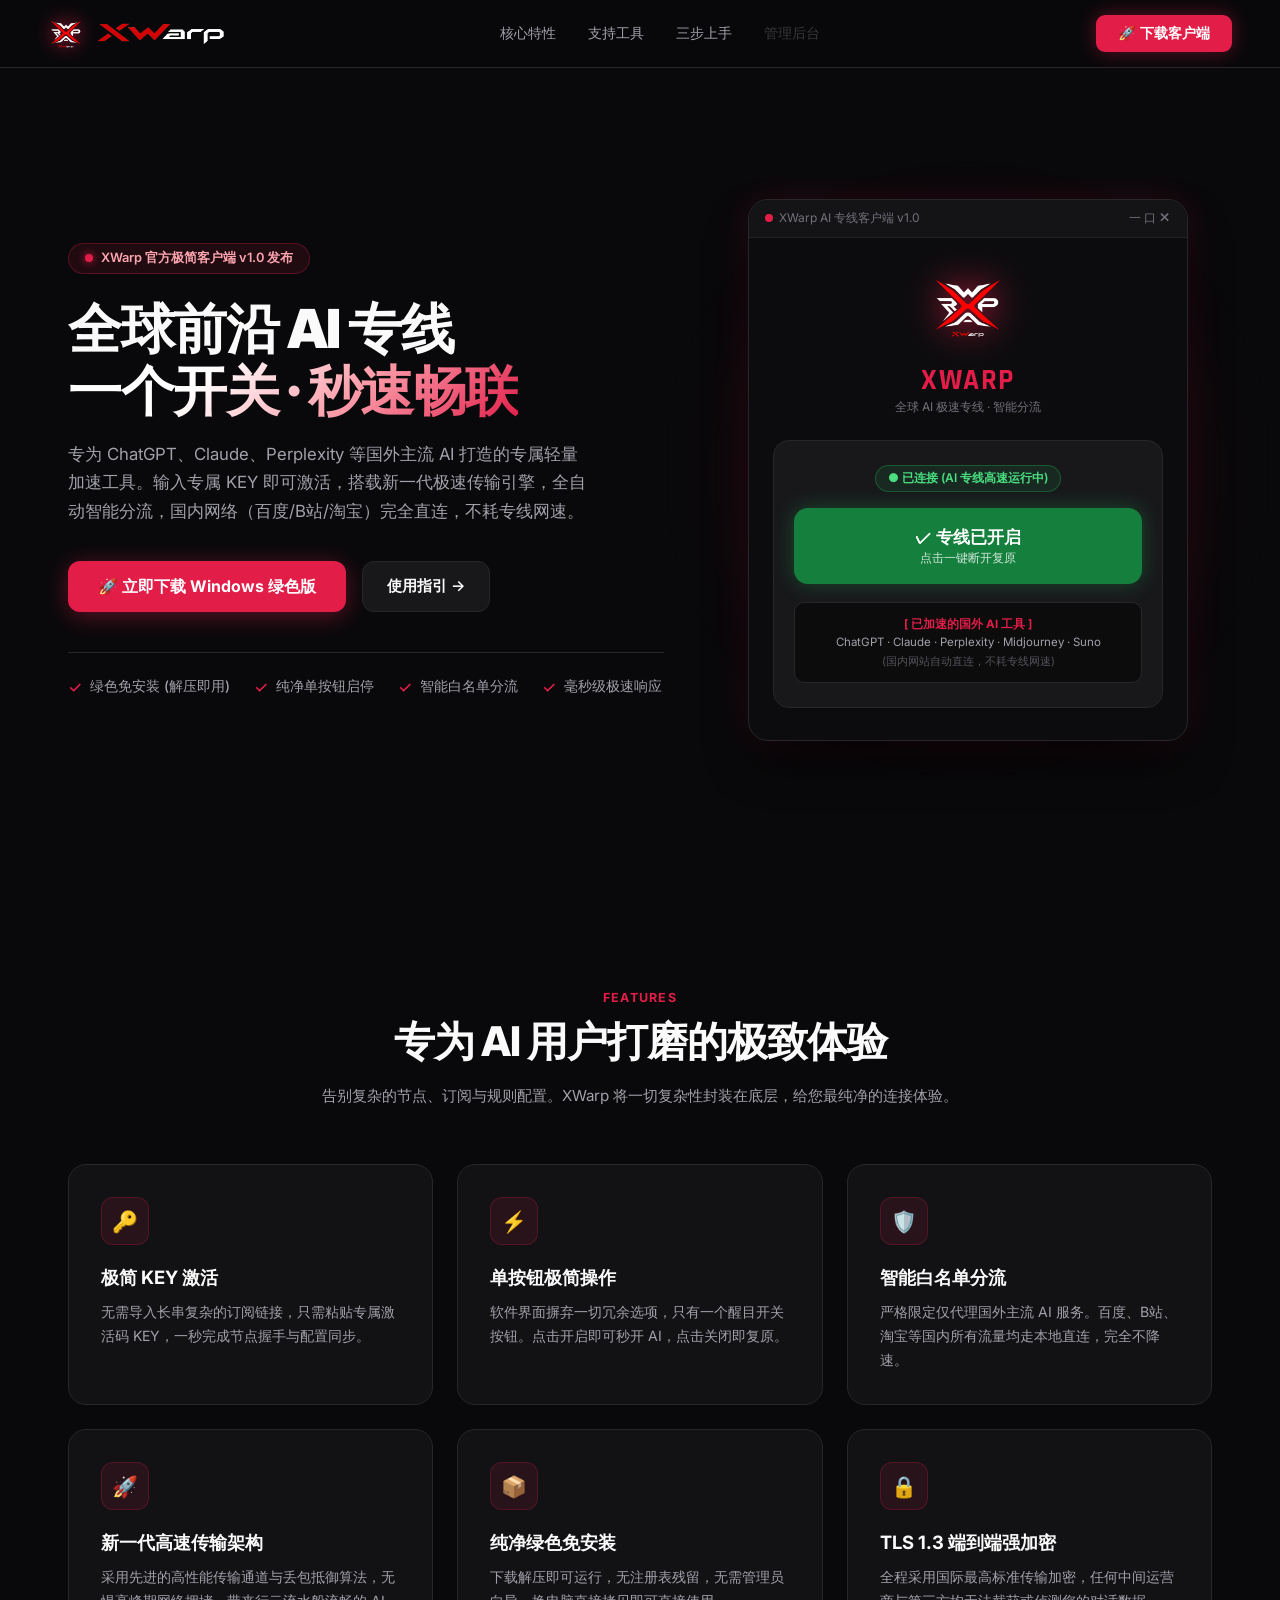
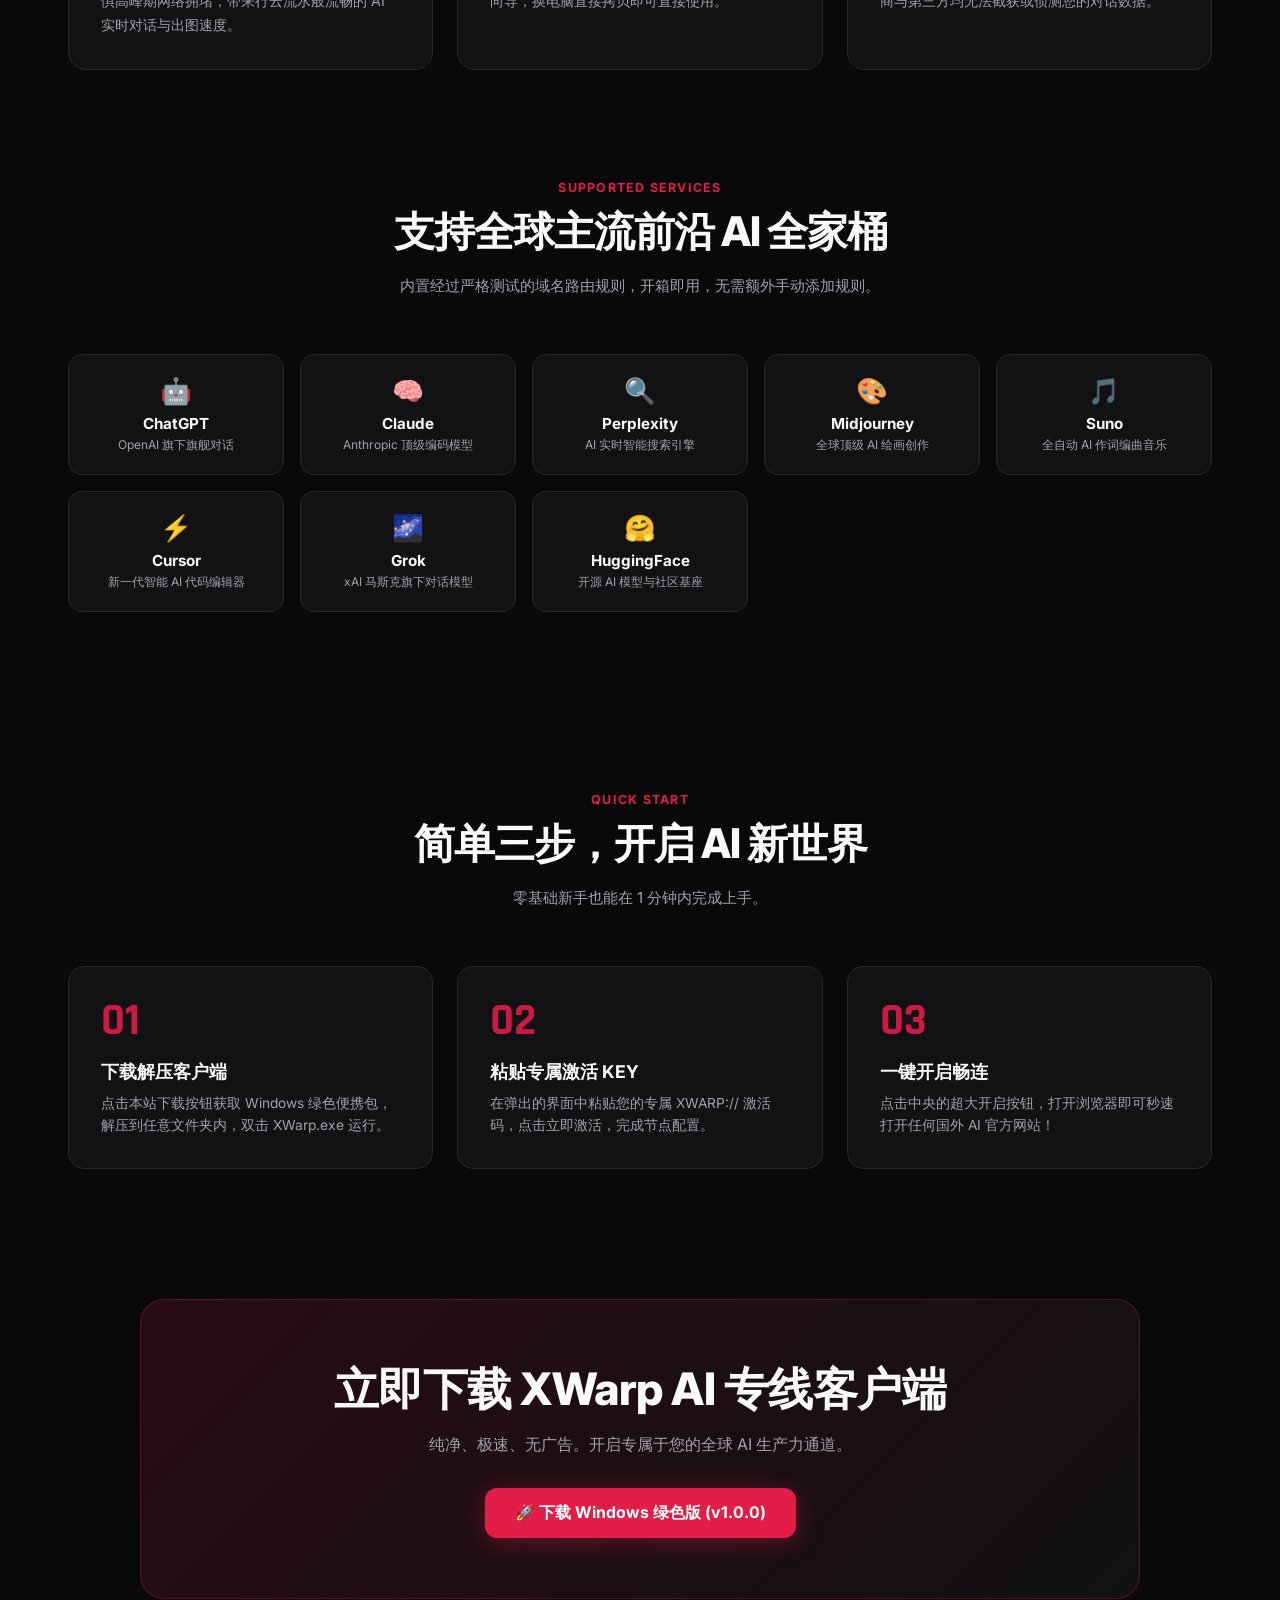
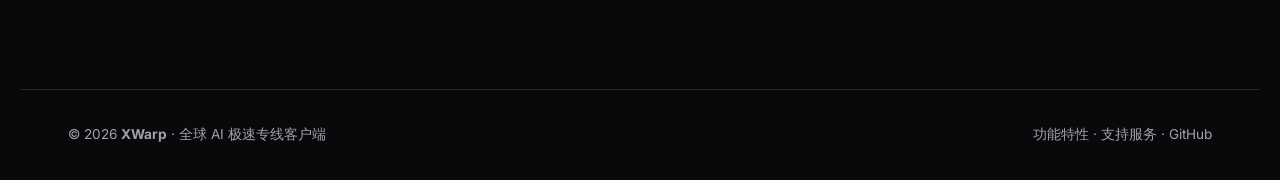
==== commit bd09161c: "feat: 优化文案，移除底层技术协议名称，升级为新一代高速传输架构描述" ====
--- a/index.html
+++ b/index.html
@@ -245,7 +245,7 @@
       <span class="gradient-text">一个开关 · 秒速畅联</span>
     </h1>
     <p class="hero-desc">
-      专为 ChatGPT、Claude、Perplexity 等国外主流 AI 打造的专属轻量加速工具。输入专属 KEY 即可激活，原生 Hysteria 2 混淆协议，全自动智能分流，国内网络（百度/B站/淘宝）完全直连，不耗专线网速。
+      专为 ChatGPT、Claude、Perplexity 等国外主流 AI 打造的专属轻量加速工具。输入专属 KEY 即可激活，搭载新一代极速传输引擎，全自动智能分流，国内网络（百度/B站/淘宝）完全直连，不耗专线网速。
     </p>
     <div class="hero-actions">
       <a class="btn-download" href="https://github.com/howellxuKing/xwarp-quick-setup/releases/download/v1.0.0/XWarp-v1.0.0-windows-x64.zip">
@@ -259,7 +259,7 @@
       <div class="f-item"><span class="icon">✓</span> 绿色免安装 (解压即用)</div>
       <div class="f-item"><span class="icon">✓</span> 纯净单按钮启停</div>
       <div class="f-item"><span class="icon">✓</span> 智能白名单分流</div>
-      <div class="f-item"><span class="icon">✓</span> Hysteria 2 强抗封</div>
+      <div class="f-item"><span class="icon">✓</span> 毫秒级极速响应</div>
     </div>
   </div>
 
@@ -322,8 +322,8 @@
     </div>
     <div class="card">
       <div class="card-icon">🚀</div>
-      <h3>Hysteria 2 原生协议</h3>
-      <p>基于先进的 QUIC + Salamander 随机乱码强混淆，在恶劣网络与晚高峰下依然拥有极低延迟与极强抗封锁力。</p>
+      <h3>新一代高速传输架构</h3>
+      <p>采用先进的高性能传输通道与丢包抵御算法，无惧高峰期网络拥堵，带来行云流水般流畅的 AI 实时对话与出图速度。</p>
     </div>
     <div class="card">
       <div class="card-icon">📦</div>
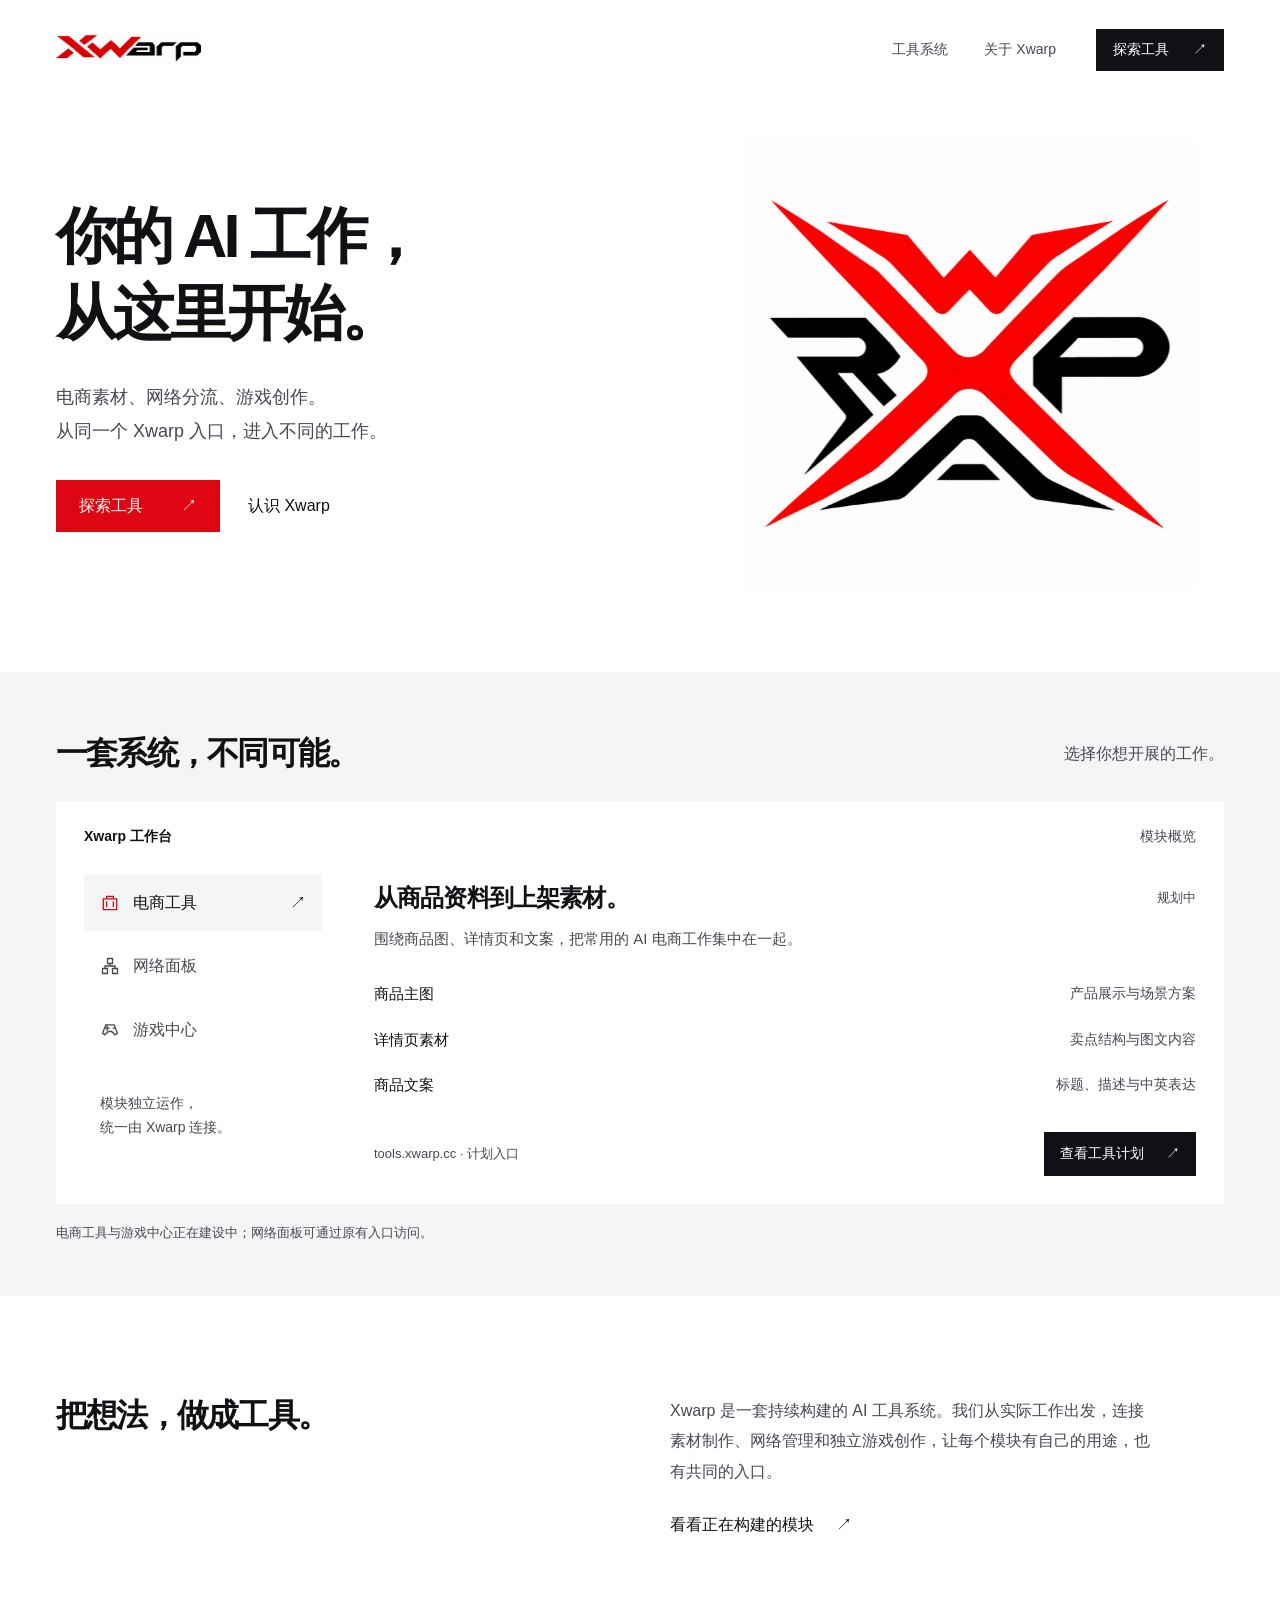
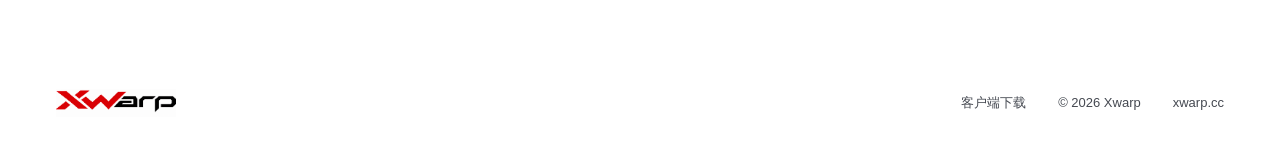
==== commit 024255f2: "Publish approved minimal Xwarp system homepage" ====
--- a/index.html
+++ b/index.html
@@ -1,440 +1,23 @@
-<!DOCTYPE html>
+<!doctype html>
 <html lang="zh-CN">
 <head>
-  <meta charset="UTF-8" />
-  <meta name="viewport" content="width=device-width, initial-scale=1.0" />
-  <title>XWarp · 全球 AI 极速专线客户端</title>
-  <link rel="preconnect" href="https://fonts.googleapis.com">
-  <link href="https://fonts.googleapis.com/css2?family=Rajdhani:wght@600;700&family=Inter:wght@400;500;600;700;800&display=swap" rel="stylesheet">
-  <style>
-    :root {
-      --red: #e11d48;
-      --red2: #be123c;
-      --red-glow: rgba(225,29,72,0.4);
-      --red-dim: rgba(225,29,72,0.1);
-      --bg: #09090b;
-      --surface: #121215;
-      --surface-card: #18181b;
-      --border: #27272a;
-      --text: #fafafa;
-      --muted: #a1a1aa;
-      --green: #22c55e;
-    }
-    * { box-sizing: border-box; margin: 0; padding: 0; }
-    html { scroll-behavior: smooth; }
-    body { background: var(--bg); color: var(--text); font-family: 'Inter', -apple-system, BlinkMacSystemFont, "Segoe UI", sans-serif; overflow-x: hidden; }
-
-    /* NAV */
-    nav {
-      position: fixed; top: 0; left: 0; right: 0; z-index: 100;
-      display: flex; align-items: center; justify-content: space-between;
-      padding: 0 48px; height: 68px;
-      background: rgba(9,9,11,0.85); backdrop-filter: blur(16px);
-      border-bottom: 1px solid var(--border);
-    }
-    .nav-logo { display: flex; align-items: center; gap: 12px; text-decoration: none; }
-    .nav-logo img.logo-icon { width: 36px; height: 36px; filter: drop-shadow(0 0 10px var(--red)); }
-    .nav-logo img.logo-text { height: 24px; width: auto; object-fit: contain; }
-    .nav-links { display: flex; gap: 32px; }
-    .nav-links a { color: var(--muted); text-decoration: none; font-size: 0.9rem; font-weight: 500; transition: color 0.2s; }
-    .nav-links a:hover { color: var(--text); }
-    .nav-btn {
-      background: var(--red); color: #fff; padding: 9px 22px; border-radius: 9px;
-      font-size: 0.88rem; font-weight: 600; text-decoration: none;
-      box-shadow: 0 0 20px var(--red-glow); transition: all 0.2s;
-    }
-    .nav-btn:hover { background: var(--red2); transform: translateY(-1px); box-shadow: 0 0 28px var(--red-glow); }
-
-    /* HERO */
-    .hero {
-      min-height: 100vh; display: flex; align-items: center;
-      padding: 120px 48px 80px; gap: 60px;
-      max-width: 1240px; margin: 0 auto;
-      position: relative;
-    }
-    .hero-left { flex: 1.1; }
-    .hero-right { flex: 0.9; display: flex; align-items: center; justify-content: center; position: relative; }
-
-    .hero-badge {
-      display: inline-flex; align-items: center; gap: 8px;
-      background: var(--red-dim); border: 1px solid rgba(225,29,72,0.3);
-      border-radius: 20px; padding: 6px 16px; font-size: 0.8rem; color: #fda4af;
-      margin-bottom: 24px; font-weight: 600;
-    }
-    .pulse-dot { width: 8px; height: 8px; border-radius: 50%; background: var(--red); box-shadow: 0 0 8px var(--red); animation: pulse 2s infinite; }
-    @keyframes pulse { 0%,100%{opacity:1;transform:scale(1)} 50%{opacity:0.4;transform:scale(0.8)} }
-
-    .hero h1 {
-      font-size: clamp(2.4rem, 4.2vw, 3.8rem); font-weight: 900;
-      letter-spacing: -1.5px; line-height: 1.15; margin-bottom: 18px;
-    }
-    .hero h1 span.gradient-text {
-      background: linear-gradient(135deg, #fff 30%, #fda4af 60%, var(--red) 100%);
-      -webkit-background-clip: text; -webkit-text-fill-color: transparent;
-    }
-    .hero-desc {
-      color: var(--muted); font-size: 1.05rem; line-height: 1.7;
-      margin-bottom: 36px; max-width: 520px;
-    }
-
-    .hero-actions { display: flex; gap: 16px; flex-wrap: wrap; margin-bottom: 40px; }
-    .btn-download {
-      display: inline-flex; align-items: center; gap: 10px;
-      background: var(--red); color: #fff; padding: 14px 30px;
-      border-radius: 12px; font-size: 1rem; font-weight: 700;
-      text-decoration: none; box-shadow: 0 4px 25px var(--red-glow);
-      transition: all 0.2s;
-    }
-    .btn-download:hover { background: var(--red2); transform: translateY(-2px); box-shadow: 0 6px 35px var(--red-glow); }
-    .btn-secondary {
-      display: inline-flex; align-items: center; gap: 8px;
-      background: var(--surface-card); color: var(--text); border: 1px solid var(--border);
-      padding: 14px 24px; border-radius: 12px; font-size: 0.95rem; font-weight: 600;
-      text-decoration: none; transition: all 0.2s;
-    }
-    .btn-secondary:hover { border-color: var(--red); color: var(--red); }
-
-    .hero-features-bar {
-      display: flex; gap: 24px; flex-wrap: wrap;
-      padding-top: 24px; border-top: 1px solid var(--border);
-    }
-    .f-item { display: flex; align-items: center; gap: 8px; font-size: 0.85rem; color: var(--muted); font-weight: 500; }
-    .f-item span.icon { color: var(--red); font-size: 1rem; }
-
-    /* MOCKUP WINDOW IN HERO */
-    .mockup-wrap { position: relative; width: 100%; max-width: 440px; }
-    .mockup-bg-glow {
-      position: absolute; inset: -20px;
-      background: radial-gradient(circle, rgba(225,29,72,0.28) 0%, transparent 70%);
-      filter: blur(40px); z-index: 0; pointer-events: none;
-    }
-    .client-window {
-      position: relative; z-index: 1;
-      background: #0c0c0e; border: 1px solid #27272a;
-      border-radius: 20px; box-shadow: 0 25px 50px -12px rgba(0,0,0,0.8), 0 0 35px rgba(225,29,72,0.15);
-      overflow: hidden;
-    }
-    .win-bar {
-      height: 38px; background: #141417; border-bottom: 1px solid rgba(255,255,255,0.06);
-      display: flex; align-items: center; justify-content: space-between; padding: 0 16px;
-      font-size: 0.75rem; color: #71717a;
-    }
-    .win-body { padding: 32px 24px; text-align: center; }
-    .win-logo {
-      width: 76px; height: 76px; margin: 0 auto 12px;
-      filter: drop-shadow(0 0 18px var(--red));
-    }
-    .win-title { font-family: 'Rajdhani', sans-serif; font-size: 1.8rem; font-weight: 700; color: var(--red); letter-spacing: 0.05em; }
-    .win-sub { font-size: 0.75rem; color: #71717a; margin-bottom: 24px; }
-    .win-card {
-      background: #18181b; border: 1px solid #27272a; border-radius: 16px; padding: 24px 20px;
-    }
-    .status-pill {
-      display: inline-flex; align-items: center; gap: 6px;
-      padding: 4px 12px; border-radius: 20px;
-      background: rgba(34,197,94,0.1); border: 1px solid rgba(34,197,94,0.3);
-      color: #4ade80; font-size: 0.75rem; font-weight: 600; margin-bottom: 16px;
-    }
-    .win-big-btn {
-      width: 100%; padding: 18px; border-radius: 14px;
-      background: #15803d; color: #fff; font-size: 1.05rem; font-weight: 800;
-      border: none; box-shadow: 0 0 20px rgba(34,197,94,0.3);
-      cursor: default; display: flex; flex-direction: column; align-items: center; gap: 2px;
-    }
-    .win-big-btn span.sub { font-size: 0.72rem; font-weight: 400; opacity: 0.8; }
-    .win-tags {
-      margin-top: 18px; background: rgba(0,0,0,0.5); border: 1px solid #27272a;
-      border-radius: 10px; padding: 12px; font-size: 0.72rem; color: #a1a1aa; line-height: 1.6;
-    }
-    .win-tags strong { color: var(--red); }
-
-    /* SECTION 1: FEATURES */
-    section.sec { padding: 90px 48px; max-width: 1240px; margin: 0 auto; }
-    .sec-header { text-align: center; max-width: 640px; margin: 0 auto 56px; }
-    .sec-eyebrow { font-size: 0.78rem; font-weight: 700; text-transform: uppercase; letter-spacing: 0.1em; color: var(--red); margin-bottom: 10px; }
-    .sec-title { font-size: clamp(1.8rem, 3.2vw, 2.6rem); font-weight: 800; letter-spacing: -1px; margin-bottom: 14px; }
-    .sec-desc { color: var(--muted); font-size: 0.95rem; line-height: 1.6; }
-
-    .grid-3 { display: grid; grid-template-columns: repeat(auto-fit, minmax(320px, 1fr)); gap: 24px; }
-    .card {
-      background: var(--surface); border: 1px solid var(--border);
-      border-radius: 18px; padding: 32px; transition: all 0.3s;
-    }
-    .card:hover { border-color: rgba(225,29,72,0.4); transform: translateY(-4px); box-shadow: 0 12px 30px rgba(0,0,0,0.6); }
-    .card-icon {
-      width: 48px; height: 48px; border-radius: 12px; background: var(--red-dim);
-      border: 1px solid rgba(225,29,72,0.25); display: flex; align-items: center; justify-content: center;
-      font-size: 1.3rem; margin-bottom: 20px;
-    }
-    .card h3 { font-size: 1.15rem; font-weight: 700; margin-bottom: 10px; }
-    .card p { color: var(--muted); font-size: 0.88rem; line-height: 1.7; }
-
-    /* SECTION 2: AI SHOWCASE */
-    .ai-grid { display: grid; grid-template-columns: repeat(auto-fit, minmax(180px, 1fr)); gap: 16px; margin-top: 40px; }
-    .ai-card {
-      background: var(--surface); border: 1px solid var(--border); border-radius: 14px;
-      padding: 20px 16px; text-align: center; transition: all 0.2s; text-decoration: none; color: inherit;
-    }
-    .ai-card:hover { border-color: var(--red); transform: translateY(-2px); }
-    .ai-card .ai-name { font-weight: 700; font-size: 0.95rem; margin-bottom: 4px; }
-    .ai-card .ai-type { font-size: 0.75rem; color: var(--muted); }
-
-    /* SECTION 3: STEPS */
-    .steps-row { display: grid; grid-template-columns: repeat(auto-fit, minmax(280px, 1fr)); gap: 24px; margin-top: 48px; }
-    .step-box { background: var(--surface); border: 1px solid var(--border); border-radius: 16px; padding: 32px; position: relative; }
-    .step-num { font-family: 'Rajdhani', sans-serif; font-size: 2.8rem; font-weight: 800; color: var(--red); line-height: 1; margin-bottom: 16px; opacity: 0.9; }
-    .step-box h4 { font-size: 1.1rem; font-weight: 700; margin-bottom: 8px; }
-    .step-box p { color: var(--muted); font-size: 0.86rem; line-height: 1.6; }
-
-    /* DOWNLOAD CTA */
-    .cta-banner {
-      background: linear-gradient(135deg, rgba(225,29,72,0.15) 0%, rgba(18,18,21,0.9) 100%);
-      border: 1px solid rgba(225,29,72,0.3); border-radius: 24px;
-      padding: 60px 40px; text-align: center; max-width: 1000px; margin: 40px auto 90px;
-    }
-    .cta-banner h2 { font-size: clamp(2rem, 3.5vw, 2.8rem); font-weight: 800; margin-bottom: 14px; letter-spacing: -0.5px; }
-    .cta-banner p { color: var(--muted); font-size: 1rem; margin-bottom: 32px; max-width: 540px; margin-left: auto; margin-right: auto; }
-
-    footer {
-      border-top: 1px solid var(--border); padding: 36px 48px;
-      display: flex; justify-content: space-between; align-items: center; flex-wrap: wrap; gap: 16px;
-      color: var(--muted); font-size: 0.85rem; max-width: 1240px; margin: 0 auto;
-    }
-    footer a { color: var(--muted); text-decoration: none; transition: color 0.2s; }
-    footer a:hover { color: var(--red); }
-
-    @media (max-width: 960px) {
-      nav { padding: 0 20px; }
-      .nav-links { display: none; }
-      .hero { flex-direction: column; padding: 110px 24px 60px; text-align: center; }
-      .hero-desc { margin-left: auto; margin-right: auto; }
-      .hero-actions { justify-content: center; }
-      .hero-features-bar { justify-content: center; }
-      section.sec { padding: 60px 24px; }
-      footer { padding: 24px; justify-content: center; text-align: center; }
-    }
-  </style>
+<meta charset="utf-8"><meta name="viewport" content="width=device-width,initial-scale=1"><meta name="theme-color" content="#ffffff"><meta name="description" content="Xwarp，将 AI 电商工具、网络管理与游戏创作连接在同一个入口。"><title>Xwarp — AI 工具，从这里开始</title>
+<link rel="stylesheet" href="minimal.css?v=20261031"><script src="minimal.js?v=20261031" defer></script>
 </head>
 <body>
-
-<!-- NAV -->
-<nav>
-  <a class="nav-logo" href="#">
-    <img src="logo-transparent.png" class="logo-icon" alt="XWarp" />
-    <img src="xwarp-text.png" class="logo-text" alt="XWarp Text" />
-  </a>
-  <div class="nav-links">
-    <a href="#features">核心特性</a>
-    <a href="#supported-ai">支持工具</a>
-    <a href="#steps">三步上手</a>
-    <a href="https://aba.xwarp.cc" target="_blank" style="opacity: 0.3;">管理后台</a>
-  </div>
-  <a class="nav-btn" href="https://github.com/howellxuKing/xwarp-quick-setup/releases/download/v1.0.0/XWarp-v1.0.0-windows-x64.zip">
-    🚀 下载客户端
-  </a>
-</nav>
-
-<!-- HERO -->
-<div class="hero">
-  <div class="hero-left">
-    <div class="hero-badge">
-      <span class="pulse-dot"></span> XWarp 官方极简客户端 v1.0 发布
-    </div>
-    <h1>
-      全球前沿 AI 专线<br />
-      <span class="gradient-text">一个开关 · 秒速畅联</span>
-    </h1>
-    <p class="hero-desc">
-      专为 ChatGPT、Claude、Perplexity 等国外主流 AI 打造的专属轻量加速工具。输入专属 KEY 即可激活，搭载新一代极速传输引擎，全自动智能分流，国内网络（百度/B站/淘宝）完全直连，不耗专线网速。
-    </p>
-    <div class="hero-actions">
-      <a class="btn-download" href="https://github.com/howellxuKing/xwarp-quick-setup/releases/download/v1.0.0/XWarp-v1.0.0-windows-x64.zip">
-        <span>🚀 立即下载 Windows 绿色版</span>
-      </a>
-      <a class="btn-secondary" href="#steps">
-        <span>使用指引 →</span>
-      </a>
-    </div>
-    <div class="hero-features-bar">
-      <div class="f-item"><span class="icon">✓</span> 绿色免安装 (解压即用)</div>
-      <div class="f-item"><span class="icon">✓</span> 纯净单按钮启停</div>
-      <div class="f-item"><span class="icon">✓</span> 智能白名单分流</div>
-      <div class="f-item"><span class="icon">✓</span> 毫秒级极速响应</div>
-    </div>
-  </div>
-
-  <div class="hero-right">
-    <div class="mockup-wrap">
-      <div class="mockup-bg-glow"></div>
-      <div class="client-window">
-        <div class="win-bar">
-          <div style="display:flex;align-items:center;gap:6px;">
-            <span style="width:8px;height:8px;border-radius:50%;background:#e11d48;display:inline-block;"></span>
-            <span>XWarp AI 专线客户端 v1.0</span>
-          </div>
-          <div>一 口 ✕</div>
-        </div>
-        <div class="win-body">
-          <img src="logo-transparent.png" class="win-logo" alt="XWarp" />
-          <div class="win-title">XWARP</div>
-          <div class="win-sub">全球 AI 极速专线 · 智能分流</div>
-
-          <div class="win-card">
-            <div class="status-pill">● 已连接 (AI 专线高速运行中)</div>
-            <button class="win-big-btn">
-              <span>✓ 专线已开启</span>
-              <span class="sub">点击一键断开复原</span>
-            </button>
-            <div class="win-tags">
-              <strong>[ 已加速的国外 AI 工具 ]</strong><br />
-              ChatGPT · Claude · Perplexity · Midjourney · Suno<br />
-              <span style="color:#52525b;font-size:0.68rem;">(国内网站自动直连，不耗专线网速)</span>
-            </div>
-          </div>
-        </div>
-      </div>
-    </div>
-  </div>
-</div>
-
-<!-- SECTION 1: FEATURES -->
-<section class="sec" id="features">
-  <div class="sec-header">
-    <div class="sec-eyebrow">FEATURES</div>
-    <div class="sec-title">专为 AI 用户打磨的极致体验</div>
-    <p class="sec-desc">告别复杂的节点、订阅与规则配置。XWarp 将一切复杂性封装在底层，给您最纯净的连接体验。</p>
-  </div>
-  <div class="grid-3">
-    <div class="card">
-      <div class="card-icon">🔑</div>
-      <h3>极简 KEY 激活</h3>
-      <p>无需导入长串复杂的订阅链接，只需粘贴专属激活码 KEY，一秒完成节点握手与配置同步。</p>
-    </div>
-    <div class="card">
-      <div class="card-icon">⚡</div>
-      <h3>单按钮极简操作</h3>
-      <p>软件界面摒弃一切冗余选项，只有一个醒目开关按钮。点击开启即可秒开 AI，点击关闭即复原。</p>
-    </div>
-    <div class="card">
-      <div class="card-icon">🛡️</div>
-      <h3>智能白名单分流</h3>
-      <p>严格限定仅代理国外主流 AI 服务。百度、B站、淘宝等国内所有流量均走本地直连，完全不降速。</p>
-    </div>
-    <div class="card">
-      <div class="card-icon">🚀</div>
-      <h3>新一代高速传输架构</h3>
-      <p>采用先进的高性能传输通道与丢包抵御算法，无惧高峰期网络拥堵，带来行云流水般流畅的 AI 实时对话与出图速度。</p>
-    </div>
-    <div class="card">
-      <div class="card-icon">📦</div>
-      <h3>纯净绿色免安装</h3>
-      <p>下载解压即可运行，无注册表残留，无需管理员向导，换电脑直接拷贝即可直接使用。</p>
-    </div>
-    <div class="card">
-      <div class="card-icon">🔒</div>
-      <h3>TLS 1.3 端到端强加密</h3>
-      <p>全程采用国际最高标准传输加密，任何中间运营商与第三方均无法截获或侦测您的对话数据。</p>
-    </div>
-  </div>
-</section>
-
-<!-- SECTION 2: SUPPORTED AI -->
-<section class="sec" id="supported-ai" style="padding-top: 20px;">
-  <div class="sec-header">
-    <div class="sec-eyebrow">SUPPORTED SERVICES</div>
-    <div class="sec-title">支持全球主流前沿 AI 全家桶</div>
-    <p class="sec-desc">内置经过严格测试的域名路由规则，开箱即用，无需额外手动添加规则。</p>
-  </div>
-  <div class="ai-grid">
-    <div class="ai-card">
-      <div style="font-size:1.6rem;margin-bottom:8px;">🤖</div>
-      <div class="ai-name">ChatGPT</div>
-      <div class="ai-type">OpenAI 旗下旗舰对话</div>
-    </div>
-    <div class="ai-card">
-      <div style="font-size:1.6rem;margin-bottom:8px;">🧠</div>
-      <div class="ai-name">Claude</div>
-      <div class="ai-type">Anthropic 顶级编码模型</div>
-    </div>
-    <div class="ai-card">
-      <div style="font-size:1.6rem;margin-bottom:8px;">🔍</div>
-      <div class="ai-name">Perplexity</div>
-      <div class="ai-type">AI 实时智能搜索引擎</div>
-    </div>
-    <div class="ai-card">
-      <div style="font-size:1.6rem;margin-bottom:8px;">🎨</div>
-      <div class="ai-name">Midjourney</div>
-      <div class="ai-type">全球顶级 AI 绘画创作</div>
-    </div>
-    <div class="ai-card">
-      <div style="font-size:1.6rem;margin-bottom:8px;">🎵</div>
-      <div class="ai-name">Suno</div>
-      <div class="ai-type">全自动 AI 作词编曲音乐</div>
-    </div>
-    <div class="ai-card">
-      <div style="font-size:1.6rem;margin-bottom:8px;">⚡</div>
-      <div class="ai-name">Cursor</div>
-      <div class="ai-type">新一代智能 AI 代码编辑器</div>
-    </div>
-    <div class="ai-card">
-      <div style="font-size:1.6rem;margin-bottom:8px;">🌌</div>
-      <div class="ai-name">Grok</div>
-      <div class="ai-type">xAI 马斯克旗下对话模型</div>
-    </div>
-    <div class="ai-card">
-      <div style="font-size:1.6rem;margin-bottom:8px;">🤗</div>
-      <div class="ai-name">HuggingFace</div>
-      <div class="ai-type">开源 AI 模型与社区基座</div>
-    </div>
-  </div>
-</section>
-
-<!-- SECTION 3: STEPS -->
-<section class="sec" id="steps">
-  <div class="sec-header">
-    <div class="sec-eyebrow">QUICK START</div>
-    <div class="sec-title">简单三步，开启 AI 新世界</div>
-    <p class="sec-desc">零基础新手也能在 1 分钟内完成上手。</p>
-  </div>
-  <div class="steps-row">
-    <div class="step-box">
-      <div class="step-num">01</div>
-      <h4>下载解压客户端</h4>
-      <p>点击本站下载按钮获取 Windows 绿色便携包，解压到任意文件夹内，双击 XWarp.exe 运行。</p>
-    </div>
-    <div class="step-box">
-      <div class="step-num">02</div>
-      <h4>粘贴专属激活 KEY</h4>
-      <p>在弹出的界面中粘贴您的专属 XWARP:// 激活码，点击立即激活，完成节点配置。</p>
-    </div>
-    <div class="step-box">
-      <div class="step-num">03</div>
-      <h4>一键开启畅连</h4>
-      <p>点击中央的超大开启按钮，打开浏览器即可秒速打开任何国外 AI 官方网站！</p>
-    </div>
-  </div>
-</section>
-
-<!-- CTA -->
-<div class="cta-banner">
-  <h2>立即下载 XWarp AI 专线客户端</h2>
-  <p>纯净、极速、无广告。开启专属于您的全球 AI 生产力通道。</p>
-  <a class="btn-download" href="https://github.com/howellxuKing/xwarp-quick-setup/releases/download/v1.0.0/XWarp-v1.0.0-windows-x64.zip">
-    <span>🚀 下载 Windows 绿色版 (v1.0.0)</span>
-  </a>
-</div>
-
-<!-- FOOTER -->
-<footer>
-  <div>
-    © 2026 <strong>XWarp</strong> · 全球 AI 极速专线客户端
-  </div>
-  <div>
-    <a href="#features">功能特性</a> ·
-    <a href="#supported-ai">支持服务</a> ·
-    <a href="https://github.com/howellxuKing" target="_blank">GitHub</a>
-  </div>
-</footer>
-
-</body>
-</html>
+<header class="header wrap"><a class="wordmark" href="#" aria-label="Xwarp 首页"><img src="assets/xwarp-logo-light.png" width="2172" height="724" alt="Xwarp"></a><nav aria-label="主导航"><a href="#workspace">工具系统</a><a href="#about">关于 Xwarp</a></nav><a class="header-action" href="#workspace">探索工具 <span aria-hidden="true">↗</span></a></header>
+<main>
+<section class="hero wrap" aria-labelledby="hero-title"><div class="hero-copy"><h1 id="hero-title">你的 AI 工作，<br>从这里开始。</h1><p>电商素材、网络分流、游戏创作。<br>从同一个 Xwarp 入口，进入不同的工作。</p><div class="hero-actions"><a class="primary" href="#workspace">探索工具 <span aria-hidden="true">↗</span></a><a class="secondary" href="#about">认识 Xwarp</a></div></div><div class="hero-art"><img src="assets/xwarp-symbol-light.png" alt="Xwarp 红黑字母徽标" width="1254" height="1254"></div></section>
+<section class="workspace-section" id="workspace" aria-labelledby="workspace-title"><div class="wrap"><div class="section-intro"><h2 id="workspace-title">一套系统，不同可能。</h2><p>选择你想开展的工作。</p></div>
+<div class="workspace" data-ui aria-label="Xwarp 模块选择"><div class="workspace-top"><span class="workspace-name">Xwarp 工作台</span><span class="preview-note">模块概览</span></div><div class="workspace-body"><div class="module-nav" role="group" aria-label="选择功能模块">
+<button type="button" class="module selected" data-module="commerce" aria-pressed="true"><svg viewBox="0 0 24 24" aria-hidden="true"><path d="M4 7h16v13H4zM8 7V4h8v3M8 11v5m8-5v5"/></svg><span>电商工具</span><span class="module-arrow" aria-hidden="true">↗</span></button>
+<button type="button" class="module" data-module="network" aria-pressed="false"><svg viewBox="0 0 24 24" aria-hidden="true"><path d="M9 3h6v6H9zM3 15h6v6H3zm12 0h6v6h-6zM12 9v3M6 15v-3h12v3"/></svg><span>网络面板</span><span class="module-arrow" aria-hidden="true">↗</span></button>
+<button type="button" class="module" data-module="game" aria-pressed="false"><svg viewBox="0 0 24 24" aria-hidden="true"><path d="M7 7h10l4 10-3 2-4-4h-4l-4 4-3-2zM6 11h5M8.5 8.5v5M16 11h1"/></svg><span>游戏中心</span><span class="module-arrow" aria-hidden="true">↗</span></button>
+<p class="module-footnote">模块独立运作，<br>统一由 Xwarp 连接。</p></div>
+<div class="module-content" aria-live="polite"><div class="module-title-row"><h3 id="module-title">从商品资料到上架素材。</h3><span class="module-status" id="module-status">规划中</span></div><p id="module-description">围绕商品图、详情页和文案，把常用的 AI 电商工作集中在一起。</p><div class="capability-list" id="capability-list"><div><span>商品主图</span><span>产品展示与场景方案</span></div><div><span>详情页素材</span><span>卖点结构与图文内容</span></div><div><span>商品文案</span><span>标题、描述与中英表达</span></div></div><div class="module-bottom"><span id="module-address">tools.xwarp.cc · 计划入口</span><button id="module-action" class="module-action" type="button">查看工具计划 <span aria-hidden="true">↗</span></button></div></div></div></div>
+<p class="scope-note">电商工具与游戏中心正在建设中；网络面板可通过原有入口访问。</p></div></section>
+<section class="about wrap" id="about"><h2>把想法，做成工具。</h2><div><p>Xwarp 是一套持续构建的 AI 工具系统。我们从实际工作出发，连接素材制作、网络管理和独立游戏创作，让每个模块有自己的用途，也有共同的入口。</p><a href="#workspace" class="secondary">看看正在构建的模块 <span aria-hidden="true">↗</span></a></div></section>
+</main>
+<footer class="wrap footer"><a class="wordmark" href="#" aria-label="返回 Xwarp 首页"><img src="assets/xwarp-logo-light.png" width="2172" height="724" alt="Xwarp"></a><a href="https://github.com/howellxuKing/xwarp-quick-setup/releases/download/v1.0.0/XWarp-v1.0.0-windows-x64.zip">客户端下载</a><span>© 2026 Xwarp</span><span>xwarp.cc</span></footer>
+<dialog id="plan-dialog" aria-labelledby="plan-title"><button class="close-dialog" type="button" aria-label="关闭">×</button><h2 id="plan-title">Xwarp 电商工具</h2><p id="plan-description"></p><p class="plan-note">该模块正在建设中，具体功能与开放时间将另行公布。</p><button class="primary confirm-dialog" type="button">知道了</button></dialog>
+</body></html>
--- a/minimal.css
+++ b/minimal.css
@@ -0,0 +1,6 @@
+:root{--paper:#fff;--ink:#101114;--muted:#454951;--surface:#f5f5f6;--red:#de0612;--font:-apple-system,BlinkMacSystemFont,'Segoe UI','Microsoft YaHei','PingFang SC',sans-serif;--ease:cubic-bezier(.22,1,.36,1)}
+*{box-sizing:border-box}html{scroll-behavior:smooth;scroll-padding-top:30px}body{margin:0;background:var(--paper);color:var(--ink);font-family:var(--font);font-size:16px;line-height:1.7;-webkit-font-smoothing:antialiased}a{color:inherit;text-decoration:none}p,h1,h2,h3{margin:0}button{font:inherit;border:0;cursor:pointer}a,button{transition:opacity .18s,transform .18s var(--ease)}a:hover,button:hover{opacity:.72}a:active,button:active{transform:translateY(1px)}:focus-visible{outline:3px solid var(--red);outline-offset:5px}h1,h2,h3{font-weight:600;letter-spacing:-.055em;line-height:1.23;text-wrap:balance}p{text-wrap:pretty}.wrap{width:calc(100% - 112px);max-width:1248px;margin-inline:auto}.header{height:100px;display:flex;align-items:center;gap:40px}.wordmark{width:145px;height:32px;position:relative;display:block;overflow:hidden;flex-shrink:0}.wordmark img{position:absolute;max-width:none;width:239px;height:auto;left:-49px;top:-26px}.header nav{margin-left:auto;display:flex;gap:36px}.header nav a{font-size:14px;color:var(--muted)}.header-action{display:flex;gap:24px;align-items:center;min-height:42px;padding:8px 17px;background:var(--ink);color:var(--paper);font-size:14px}.hero{display:grid;grid-template-columns:1.2fr 1fr;align-items:center;gap:50px;min-height:572px;padding-top:22px;padding-bottom:64px}.hero h1{font-size:clamp(40px,4.8vw,70px);line-height:1.25;letter-spacing:-.065em;white-space:nowrap}.hero-copy>p{margin-top:28px;font-size:18px;line-height:1.9;color:var(--muted)}.hero-actions{display:flex;align-items:center;gap:28px;margin-top:32px}.primary{background:var(--red);color:var(--paper);display:inline-flex;align-items:center;justify-content:center;gap:38px;padding:12px 23px;min-height:50px;font-size:16px}.secondary{display:inline-flex;align-items:center;gap:22px;min-height:44px;font-size:16px}.hero-art{display:flex;justify-content:center;align-items:center;min-width:0}.hero-art img{display:block;width:100%;max-width:450px;height:auto}.workspace-section{background:var(--surface);padding:62px 0 52px;scroll-margin-top:0}.section-intro{display:flex;align-items:center;justify-content:space-between;gap:24px;margin-bottom:28px}.section-intro h2,.about h2{font-size:32px}.section-intro>p{color:var(--muted);font-size:16px}.workspace{background:var(--paper);padding:24px 28px 28px}.workspace-top{display:flex;justify-content:space-between;gap:20px;font-size:14px;margin-bottom:25px}.workspace-name{font-weight:600}.preview-note{color:var(--muted)}.workspace-body{display:grid;grid-template-columns:238px 1fr;gap:52px}.module-nav{display:flex;flex-direction:column;gap:6px}.module{display:flex;align-items:center;gap:13px;width:100%;padding:15px 16px;min-height:56px;color:var(--muted);background:var(--paper);text-align:left}.module svg{width:20px;height:20px;stroke:currentColor;fill:none;stroke-width:1.6;stroke-linecap:square;stroke-linejoin:miter;flex-shrink:0}.module-arrow{margin-left:auto;opacity:0}.module.selected{background:var(--surface);color:var(--ink)}.module.selected .module-arrow{opacity:1}.module.selected svg{color:var(--red)}.module-footnote{font-size:14px;color:var(--muted);margin:28px 16px 0}.module-content{min-width:0;padding-top:9px}.module-title-row{display:flex;align-items:center;justify-content:space-between;gap:18px}.module-content h3{font-size:24px;letter-spacing:-.035em}.module-status{font-size:13px;color:var(--muted);white-space:nowrap}.module-content>p{margin-top:13px;color:var(--muted);font-size:15px}.capability-list{margin:20px 0 24px}.capability-list>div{display:flex;align-items:center;justify-content:space-between;gap:24px;padding:10px 0}.capability-list>div>span:first-child{font-size:15px}.capability-list>div>span:last-child{font-size:14px;color:var(--muted)}.module-bottom{display:flex;justify-content:space-between;align-items:center;gap:20px;min-height:44px}.module-bottom>span{font-size:13px;color:var(--muted)}.module-action{background:var(--ink);color:var(--paper);display:inline-flex;align-items:center;gap:22px;padding:10px 16px;font-size:14px}.scope-note{margin-top:18px;font-size:13px;color:var(--muted)}.about{padding-top:100px;padding-bottom:100px;display:grid;grid-template-columns:1fr 1fr;gap:60px}.about p{color:var(--muted);max-width:54ch;font-size:16px;line-height:1.9}.about .secondary{margin-top:16px}.footer{min-height:112px;display:flex;align-items:center;gap:32px;color:var(--muted);font-size:13px}.footer>.wordmark{margin-right:auto;width:120px;height:28px}.footer>.wordmark img{width:198px;left:-41px;top:-21px}dialog{border:0;width:calc(100% - 40px);max-width:500px;padding:40px;color:var(--ink);background:var(--paper)}dialog::backdrop{background:rgba(0,0,0,.5)}dialog h2{font-size:24px;padding-right:24px}dialog p{margin-top:22px}dialog .plan-note{color:var(--muted);font-size:14px}.close-dialog{position:absolute;right:12px;top:10px;width:44px;height:44px;font-size:28px;background:none}.confirm-dialog{margin-top:28px}.hero-copy h1{animation:arrive .75s var(--ease) both}.hero-copy>p{animation:arrive .75s .08s var(--ease) both}.hero-actions{animation:arrive .75s .16s var(--ease) both}.hero-art{animation:resolve-in 1.1s .1s var(--ease) both}.module-content.swap{animation:crossfade .3s var(--ease)}.in-view{animation:arrive .7s var(--ease) both}@keyframes arrive{from{opacity:.15;transform:translateY(16px)}to{opacity:1;transform:translateY(0)}}@keyframes resolve-in{from{opacity:.3;transform:scale(.97)}to{opacity:1;transform:scale(1)}}@keyframes crossfade{from{opacity:.3;transform:translateY(5px)}to{opacity:1;transform:translateY(0)}}
+@media(min-width:1600px){.hero{min-height:640px}}@media(max-width:1000px){.wrap{width:calc(100% - 64px)}.header{height:88px;gap:26px}.header nav{gap:24px}.hero{gap:22px;min-height:520px}.hero h1{font-size:clamp(36px,4.8vw,48px)}.hero-copy>p{font-size:16px}.hero-art img{max-width:360px}.workspace-body{grid-template-columns:190px 1fr;gap:28px}.workspace{padding:22px}.module{padding:14px 12px}.module-content h3{font-size:22px}.module-bottom{align-items:start;flex-direction:column;gap:14px}.about{gap:32px}.about h2,.section-intro h2{font-size:28px}}
+@media(max-width:600px){.wrap{width:calc(100% - 40px)}.header{height:80px;gap:16px}.wordmark{width:122px;height:28px}.wordmark img{width:202px;left:-42px;top:-22px}.header nav{gap:18px}.header nav a{font-size:13px}.header nav a:last-child{display:none}.header-action{font-size:13px;padding:7px 11px;gap:12px;min-height:38px}.hero{display:flex;flex-direction:column;align-items:stretch;gap:14px;padding-top:34px;padding-bottom:34px;min-height:0}.hero h1{font-size:40px;line-height:1.3}.hero-copy>p{margin-top:22px;line-height:1.8;font-size:16px}.hero-actions{gap:24px;margin-top:24px}.primary{font-size:15px;padding:11px 18px;gap:24px}.secondary{font-size:15px}.hero-art{justify-content:center;height:205px;overflow:hidden}.hero-art img{width:235px;max-width:none;flex-shrink:0}.workspace-section{padding:35px 0 30px}.section-intro{display:block;margin-bottom:22px}.section-intro h2,.about h2{font-size:26px}.section-intro>p{font-size:14px;margin-top:10px}.workspace{padding:18px}.workspace-top{font-size:13px;margin-bottom:18px}.workspace-body{display:flex;flex-direction:column;gap:24px}.module-nav{flex-direction:row;gap:4px}.module{flex:1;justify-content:center;gap:7px;padding:12px 5px;min-height:48px;font-size:13px;white-space:nowrap}.module svg{width:17px;height:17px}.module-arrow,.module-footnote{display:none}.module-content{padding-top:0}.module-content h3{font-size:21px;line-height:1.4}.module-title-row{align-items:start;gap:10px}.module-content>p{font-size:14px;margin-top:14px}.capability-list{margin:18px 0}.capability-list>div{gap:12px;align-items:start}.capability-list>div>span:first-child{font-size:14px;white-space:nowrap}.capability-list>div>span:last-child{font-size:13px;text-align:right}.module-bottom{gap:16px}.module-bottom>span{font-size:13px}.module-action{font-size:13px;min-height:44px}.scope-note{font-size:13px}.about{padding-top:64px;padding-bottom:44px;grid-template-columns:1fr;gap:22px}.about p{font-size:16px}.footer{min-height:110px;flex-wrap:wrap;gap:15px}.footer>.wordmark{margin-right:calc(100% - 120px)}.footer>span:last-child{margin-left:auto}dialog{padding:30px 24px}}
+@media(max-width:360px){.header nav{display:none}.header-action{margin-left:auto}.hero h1{font-size:36px}.hero-copy>p br{display:none}.module svg{display:none}.module-content h3{font-size:19px}.module-status{font-size:13px}}
+@media(prefers-reduced-motion:reduce){html{scroll-behavior:auto}*,*::before,*::after{animation:none!important;transition:none!important}}
